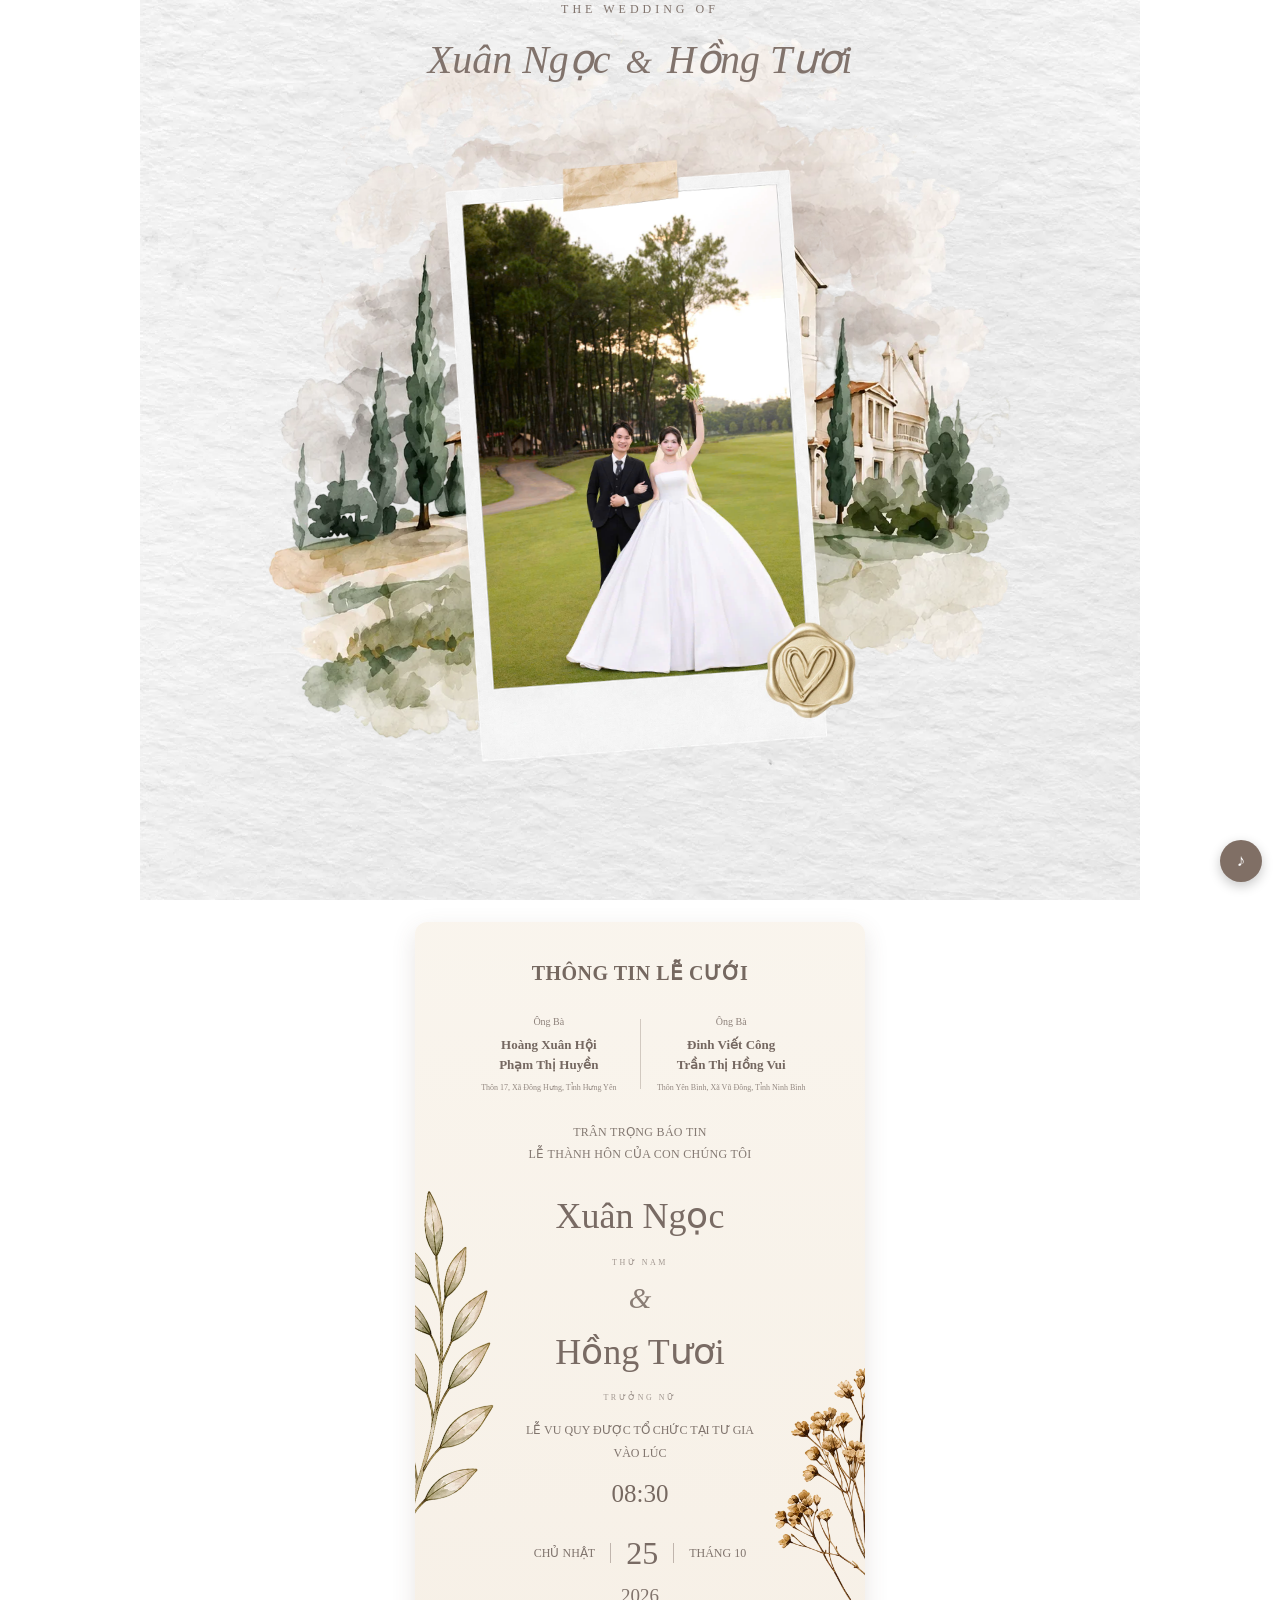
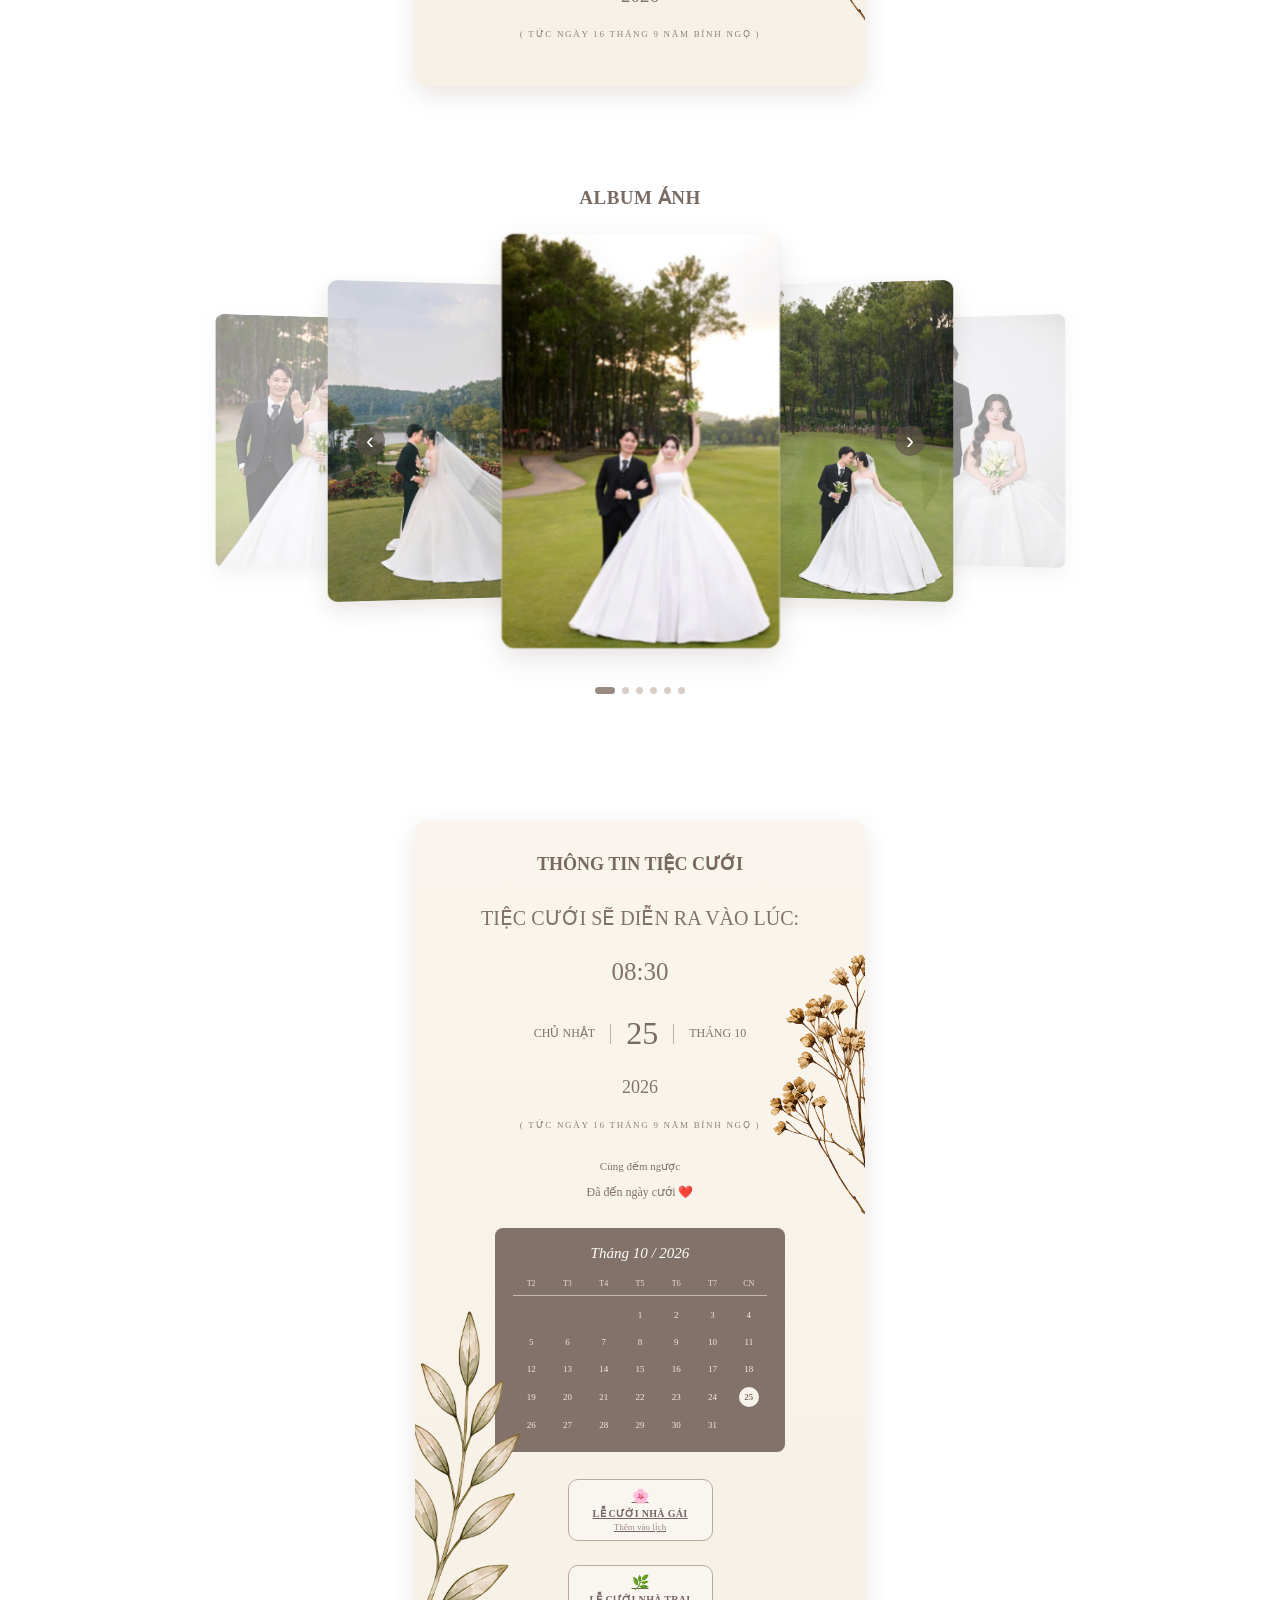
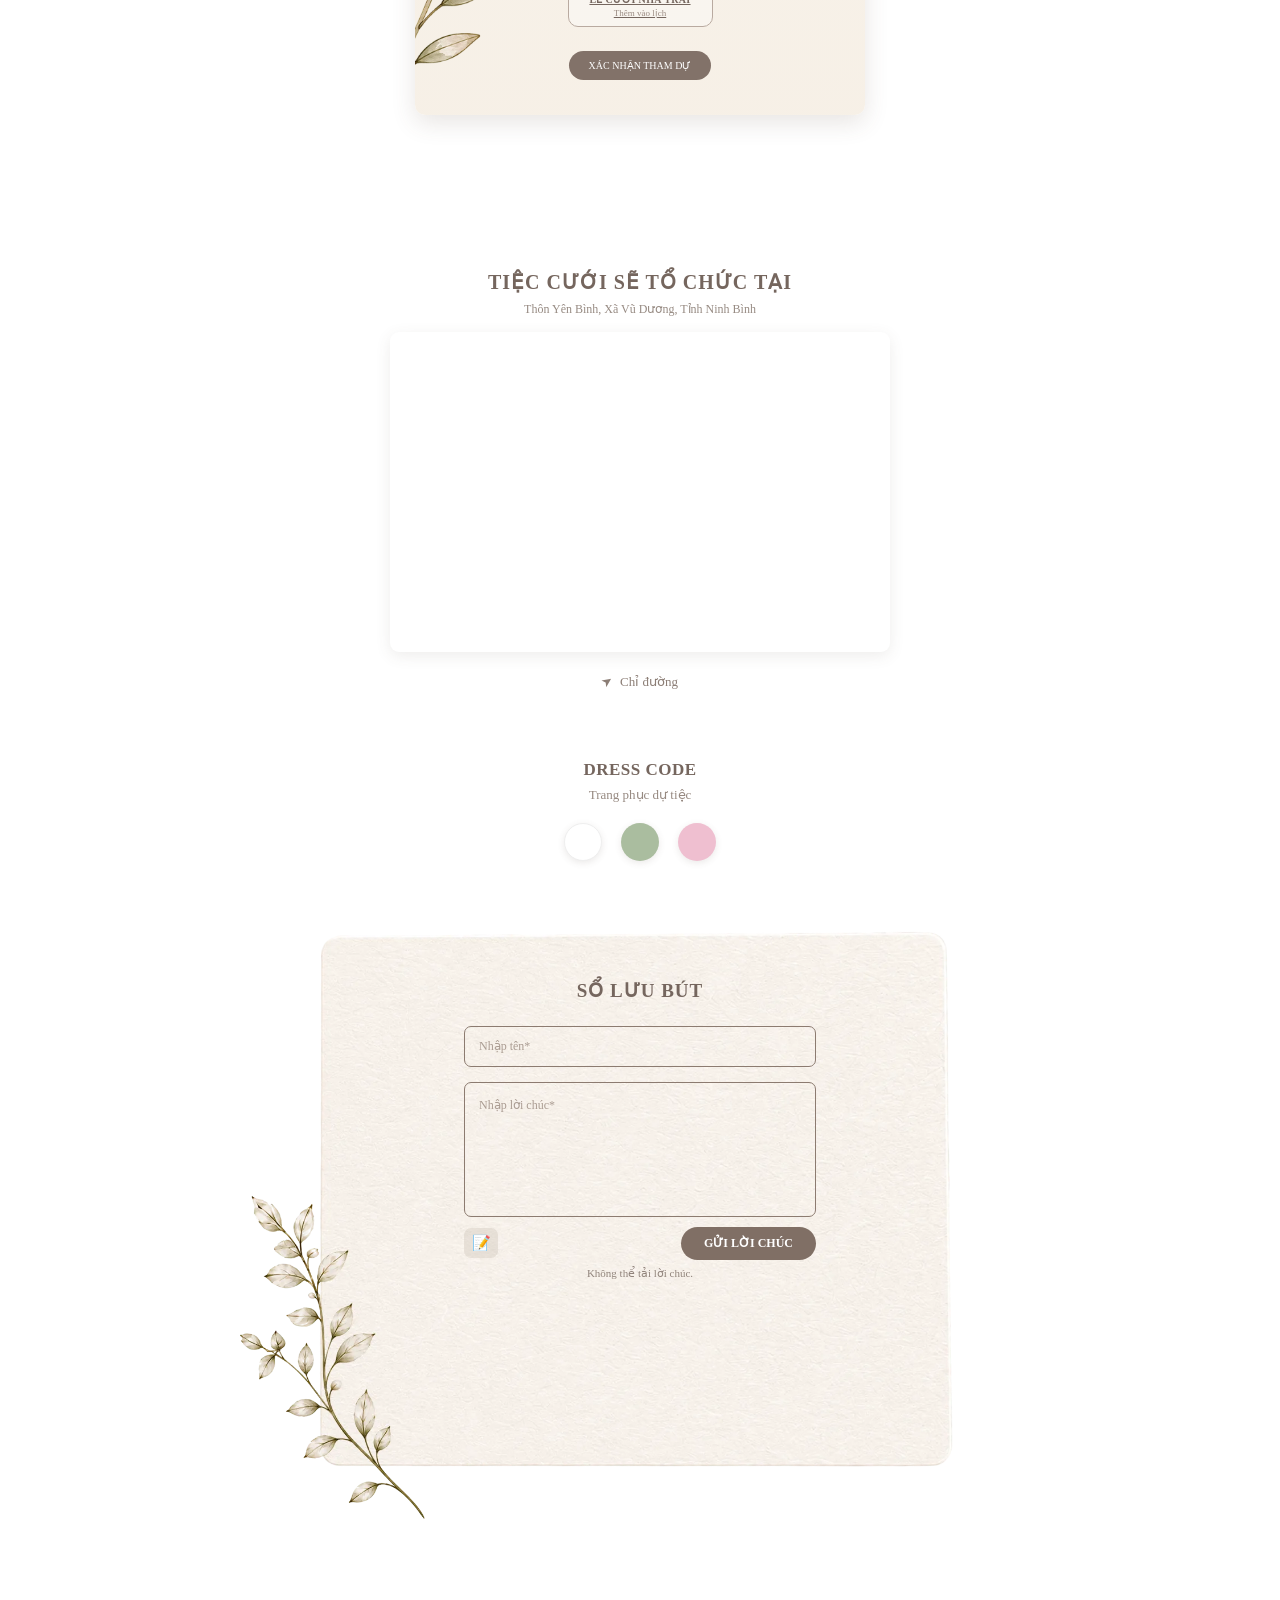
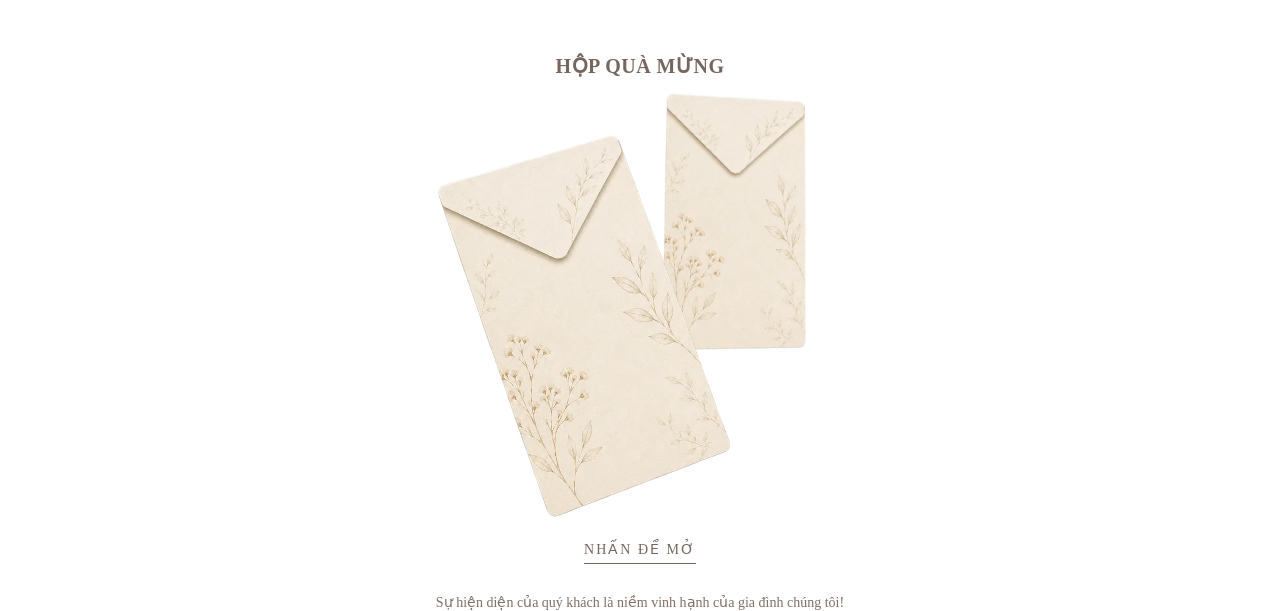
==== index.html @ ac2305ff "Cap nhat code" ====
<!DOCTYPE html>
<html lang="en">
<head>
    <meta charset="UTF-8">
    <meta name="viewport" content="width=device-width, initial-scale=1.0">
    <title>Đám Cưới Ngọc Tươi</title>
    <link rel="stylesheet" href="index.css">

    <meta property="og:type" content="website">
    <meta property="og:title" content="Thiệp cưới Xuân Ngọc & Hồng Tươi">
    <meta property="og:description" content="Trân trọng kính mời bạn đến chung vui cùng chúng mình ngày 25 tháng 10 năm 2026 ♥">
    <meta property="og:url" content="https://tuoixinh21.github.io/cuoingoctuoi/">
    <meta property="og:image" content="https://tuoixinh21.github.io/cuoingoctuoi/anhcuoi/2.jpg">
    <meta property="og:image:alt" content="Ảnh cưới Xuân Ngọc và Hồng Tươi">
    <meta name="twitter:card" content="summary_large_image">

</head>
<body>
    <div class="wedding-cover">

    <!-- ================================
         TIÊU ĐỀ
    ================================= -->

    <div class="wedding-subtitle">
        THE WEDDING OF
    </div>


    <!-- ================================
         TÊN CÔ DÂU CHÚ RỂ
    ================================= -->

    <div class="wedding-names">
        Xuân Ngọc <span>&amp;</span> Hồng Tươi
    </div>


    <!-- ================================
         KHU VỰC ẢNH
    ================================= -->

    <div class="wedding-photo">


        <!-- ẢNH CƯỚI -->
        <img class="anh-cuoi" src="anhcuoi/anh-chinh.jpg" alt="Xuân Ngọc &amp; Hồng Tươi">


        <!-- KHUNG POLAROID CỦA BẠN -->
        <img class="khung-anh" src="anhcuoi/frame-avatar.png" alt="">


        <!-- BĂNG KEO -->
        <div class="wedding-tape"></div>


        <!-- HOA KHÔ -->
        <div class="wedding-flower">

            <img src="LINK-HOA-KHO" alt="">

        </div>


        <!-- CON DẤU -->
        <div class="wedding-seal">

            <img src="LINK-CON-DAU" alt="">

        </div>


    </div>

</div>
<!-- =====================================================
     THÔNG TIN LỄ CƯỚI
===================================================== -->

<section class="wedding-info">

    <!-- TIÊU ĐỀ -->
    <h2 class="info-title">
        THÔNG TIN LỄ CƯỚI
    </h2>


    <!-- =================================================
         THÔNG TIN HAI GIA ĐÌNH
    ================================================== -->

    <div class="family-info">

        <!-- NHÀ TRAI -->
        <div class="family-side">

            <div class="small-text">
                Ông Bà
            </div>

            <strong>
                Hoàng Xuân Hội
            </strong>

            <strong>
                Phạm Thị Huyền
            </strong>

            <div class="address">
                Thôn 17, Xã Đông Hưng, Tỉnh Hưng Yên
            </div>

        </div>


        <!-- ĐƯỜNG KẺ -->
        <div class="family-line"></div>


        <!-- NHÀ GÁI -->
        <div class="family-side">

            <div class="small-text">
                Ông Bà
            </div>

            <strong>
                Đinh Viết Công
            </strong>

            <strong>
                Trần Thị Hồng Vui
            </strong>

            <div class="address">
                Thôn Yên Bình, Xã Vũ Đông, Tỉnh Ninh Bình
            </div>

        </div>

    </div>


    <!-- =================================================
         LỜI MỜI
    ================================================== -->

    <div class="invitation-text">

        TRÂN TRỌNG BÁO TIN<br>

        LỄ THÀNH HÔN CỦA CON CHÚNG TÔI

    </div>


    <!-- =================================================
         TÊN CÔ DÂU
    ================================================== -->

    <div class="bride-name">
        Xuân Ngọc
    </div>


    <!-- VAI TRÒ -->
    <div class="gender">
        THỨ NAM
    </div>


    <!-- DẤU & -->
    <div class="and-symbol">
        &
    </div>


    <!-- =================================================
         TÊN CHÚ RỂ
    ================================================== -->

    <div class="groom-name">
        Hồng Tươi
    </div>


    <!-- VAI TRÒ -->
    <div class="gender">
        TRƯỞNG NỮ
    </div>


    <!-- =================================================
         THÔNG TIN BUỔI LỄ
    ================================================== -->

    <div class="ceremony-text">

        LỄ VU QUY ĐƯỢC TỔ CHỨC TẠI TƯ GIA

        <br>

        VÀO LÚC

    </div>


    <!-- GIỜ -->
    <div class="ceremony-time">
        08:30
    </div>


    <!-- =================================================
         NGÀY
    ================================================== -->

    <div class="date-row">

        <span>
            CHỦ NHẬT
        </span>

        <i></i>

        <strong>
            25
        </strong>

        <i></i>

        <span>
            THÁNG 10
        </span>

    </div>


    <!-- =================================================
         NĂM
    ================================================== -->

    <div class="year">
        2026
    </div>


    <!-- =================================================
         ÂM LỊCH
    ================================================== -->

    <div class="lunar-date">
        ( TỨC NGÀY 16 THÁNG 9 NĂM BÍNH NGỌ )
    </div>


    <!-- =================================================
         HOA BÊN TRÁI
    ================================================== -->

    <div class="info-flower info-flower-left">

        <img
            src="anhcuoi/leaf-background.png"
            alt=""
        >

    </div>


    <!-- =================================================
         HOA BÊN PHẢI
    ================================================== -->

    <div class="info-flower info-flower-right">

        <img
            src="anhcuoi/flower2-decoration.png"
            alt=""
        >

    </div>

</section>
<!-- =====================================================
     ALBUM ẢNH
===================================================== -->

<section class="wedding-album">

    <h2 class="album-title">
        ALBUM ẢNH
    </h2>


    <div class="album-slider">

        <!-- NÚT TRÁI -->
        <button
            class="album-btn album-prev"
            onclick="prevAlbum()">
            ‹
        </button>


        <!-- KHUNG ẢNH -->
        <div class="album-track">

            <div class="album-card">
                <img src="anhcuoi/1.jpg" alt="Ảnh cưới 1">
            </div>

            <div class="album-card">
                <img src="anhcuoi/2.jpg" alt="Ảnh cưới 2">
            </div>

            <div class="album-card">
                <img src="anhcuoi/4.jpg" alt="Ảnh cưới 3">
            </div>

            <div class="album-card">
                <img src="anhcuoi/5.jpg" alt="Ảnh cưới 4">
            </div>

            <div class="album-card">
                <img src="anhcuoi/6.jpg" alt="Ảnh cưới 5">
            </div>

            <div class="album-card">
                <img src="anhcuoi/7.jpg" alt="Ảnh cưới 6">
            </div>

        </div>


        <!-- NÚT PHẢI -->
        <button
            class="album-btn album-next"
            onclick="nextAlbum()">
            ›
        </button>

    </div>


    <!-- CHẤM -->
    <div class="album-dots"></div>
<!-- HỘP XEM ẢNH ALBUM -->
<div class="album-lightbox" id="albumLightbox">

    <button
        type="button"
        class="album-lightbox-close"
        id="albumLightboxClose"
        aria-label="Đóng ảnh"
    >&times;</button>

    <img
        id="albumLightboxImage"
        src=""
        alt="Ảnh cưới phóng to"
    >

</div>

</section>
<!-- =====================================================
     THÔNG TIN TIỆC CƯỚI
===================================================== -->

<section class="wedding-party">

    <!-- =================================================
         TIÊU ĐỀ
    ================================================== -->

    <h2 class="party-title">
        THÔNG TIN TIỆC CƯỚI
    </h2>


    <!-- =================================================
         NỘI DUNG
    ================================================== -->

    <div class="party-content">

        <div class="party-intro">
            TIỆC CƯỚI SẼ DIỄN RA VÀO LÚC:
        </div>


        <!-- GIỜ -->

        <div class="party-time">
            08:30
        </div>


        <!-- NGÀY -->

        <div class="party-date">

            <span>CHỦ NHẬT</span>

            <i></i>

            <strong>25</strong>

            <i></i>

            <span>THÁNG 10</span>

        </div>


        <!-- NĂM -->

        <div class="party-year">
            2026
        </div>


        <!-- ÂM LỊCH -->

        <div class="party-lunar">
            ( TỨC NGÀY 16 THÁNG 9 NĂM BÍNH NGỌ )
        </div>


        <!-- =================================================
             ĐẾM NGƯỢC
        ================================================== -->

        <div class="countdown-title">
            Cùng đếm ngược
        </div>

        <div
            class="countdown"
            id="weddingCountdown">

            <span id="countdownText">
                17 ngày 18 giờ 10 phút 11 giây
            </span>

        </div>


        <!-- =================================================
             LỊCH
        ================================================== -->

        <div class="wedding-calendar">

            <div class="calendar-month">
                Tháng 10 / 2026
            </div>


            <div class="calendar-week">

                <span>T2</span>
                <span>T3</span>
                <span>T4</span>
                <span>T5</span>
                <span>T6</span>
                <span>T7</span>
                <span>CN</span>

            </div>


            <div class="calendar-days">

                <span></span>
                <span></span>
                <span></span>
            
                <span>1</span>
                <span>2</span>
                <span>3</span>

                <span>4</span>
                <span>5</span>
                <span>6</span>
                <span>7</span>
                <span>8</span>
                <span>9</span>
                <span>10</span>

                <span>11</span>
                <span>12</span>
                <span>13</span>
                <span>14</span>
                <span>15</span>
                <span>16</span>
                <span>17</span>

                <span>18</span>
                <span>19</span>
                <span>20</span>
                <span>21</span>
                <span>22</span>
                <span>23</span>
                <span>24</span>

                <span class="calendar-selected">
                    25
                </span>

                <span>26</span>
                <span>27</span>
                <span>28</span>
                <span>29</span>
                <span>30</span>
                <span>31</span>

            </div>

        </div>


        <!-- =================================================
             THÊM VÀO LỊCH
        ================================================== -->

        <!-- =========================================================
     THÊM VÀO LỊCH
========================================================= -->

<div class="calendar-buttons">

    <!-- NHÀ GÁI -->
    <button
        type="button"
        class="add-calendar"
        id="addCalendarBride">

        <span>🌸</span>
        <strong>LỄ CƯỚI NHÀ GÁI</strong>
        <small>Thêm vào lịch</small>

    </button>


    <!-- NHÀ TRAI -->
    <button
        type="button"
        class="add-calendar"
        id="addCalendarGroom">

        <span>🌿</span>
        <strong>LỄ CƯỚI NHÀ TRAI</strong>
        <small>Thêm vào lịch</small>

    </button>

</div>

        <!-- =================================================
             XÁC NHẬN THAM DỰ
        ================================================== -->

        <button
            class="confirm-attendance"
            id="openAttendance"
            type="button">

            XÁC NHẬN THAM DỰ

        </button>

    </div>


    <!-- =================================================
         HOA TRÁI
    ================================================== -->

    <div class="party-flower party-flower-left">

        <img
            src="anhcuoi/leaf-background.png"
            alt=""
        >

    </div>


    <!-- =================================================
         HOA PHẢI
    ================================================== -->

    <div class="party-flower party-flower-right">

        <img
            src="anhcuoi/flower2-decoration.png"
            alt=""
        >

    </div>


    <!-- =================================================
         POPUP XÁC NHẬN THAM DỰ
    ================================================== -->

    <div
        class="attendance-popup"
        id="attendancePopup">


        <!-- NỀN TỐI -->

        <div
            class="attendance-overlay"
            id="attendanceOverlay">
        </div>


        <!-- KHUNG FORM -->

        <div class="attendance-box">


            <!-- NÚT ĐÓNG -->

            <button
                type="button"
                class="attendance-close"
                id="attendanceClose">

                ×

            </button>


            <!-- TIÊU ĐỀ -->

            <h2>
                XÁC NHẬN THAM DỰ
            </h2>


            <p class="attendance-subtitle">

                Rất hân hạnh được đón tiếp bạn ❤️

            </p>


            <!-- =================================================
                 HỌ TÊN
            ================================================== -->

            <input
                type="text"
                id="attendanceName"
                class="attendance-input"
                placeholder="Họ và tên*"
            >


            <!-- =================================================
                 SỐ ĐIỆN THOẠI
            ================================================== -->

            <input
                type="tel"
                id="attendancePhone"
                class="attendance-input"
                placeholder="Số điện thoại*"
            >


            <!-- =================================================
                 SỐ NGƯỜI
            ================================================== -->

            <div class="attendance-label">

                Số người tham dự

            </div>


            <select
                id="attendanceGuests"
                class="attendance-input">

                <option value="1">
                    1 người
                </option>

                <option value="2">
                    2 người
                </option>

                <option value="3">
                    3 người
                </option>

                <option value="4">
                    4 người
                </option>

                <option value="5">
                    5 người
                </option>

                <option value="6">
                    6 người
                </option>

                <option value="7">
                    7 người
                </option>

                <option value="8">
                    8 người
                </option>

                <option value="9">
                    9 người
                </option>

                <option value="10">
                    10 người
                </option>

            </select>


            <!-- =================================================
                 TRẠNG THÁI THAM DỰ
            ================================================== -->

            <div class="attendance-label">

                Bạn có tham dự không?

            </div>


            <div class="attendance-options">


                <label>

                    <input
                        type="radio"
                        name="attendance"
                        value="Tham dự"
                        checked
                    >

                    <span>
                        Tôi sẽ tham dự ❤️
                    </span>

                </label>


                <label>

                    <input
                        type="radio"
                        name="attendance"
                        value="Không tham dự"
                    >

                    <span>
                        Tôi không thể tham dự
                    </span>

                </label>


            </div>


            <!-- =================================================
                 NÚT GỬI
            ================================================== -->

            <button
                type="button"
                class="attendance-submit"
                id="attendanceSubmit">

                XÁC NHẬN

            </button>


            <!-- =================================================
                 THÔNG BÁO
            ================================================== -->

            <p
                class="attendance-status"
                id="attendanceStatus">
            </p>


        </div>

    </div>

</section>
<section class="wedding-location">

    <!-- Địa điểm -->
    <div class="location-title">
        <h2>TIỆC CƯỚI SẼ TỔ CHỨC TẠI</h2>

        <p>
            Thôn Yên Bình, Xã Vũ Dương, Tỉnh Ninh Bình
        </p>
    </div>


    <!-- Bản đồ -->
    <div class="map-wrapper">

        <iframe
            src="https://www.google.com/maps?q=Nhà%20văn%20hóa%20thôn%20Dương%20Chính,%20Ý%20Yên,%20Nam%20Định&output=embed"
            loading="lazy"
            allowfullscreen
            referrerpolicy="no-referrer-when-downgrade"
            title="Địa điểm tổ chức tiệc cưới">
        </iframe>

    </div>


    <!-- Chỉ đường -->
    <a
        class="direction"
        href="https://www.google.com/maps/search/?api=1&query=Nhà%20văn%20hóa%20thôn%20Dương%20Chính,%20Ý%20Yên,%20Nam%20Định"
        target="_blank"
        rel="noopener noreferrer"
    >

        <span class="direction-icon">➤</span>

        <span>Chỉ đường</span>

    </a>


    <!-- Dress Code -->
    <div class="dress-code">

        <h2>DRESS CODE</h2>

        <p>Trang phục dự tiệc</p>


        <div class="dress-colors">

            <span class="color color-white"></span>

            <span class="color color-green"></span>

            <span class="color color-pink"></span>

        </div>

    </div>

</section>
<section class="guestbook">

    <!-- Ảnh nền + khung + thiệp của bạn -->
    <img
        src="anhcuoi/paper-note.png"
        class="guestbook-image"
        alt="Sổ lưu bút"
    >

    <!-- Nội dung sổ lưu bút -->
    <div class="guestbook-content">

        <h2>SỔ LƯU BÚT</h2>

        <input
            type="text"
            class="guest-name"
            id="guestName"
            placeholder="Nhập tên*"
        >

        <textarea
            class="guest-message"
            id="guestMessage"
            placeholder="Nhập lời chúc*"
        ></textarea>

        <div class="guestbook-actions">

            <button
                type="button"
                class="emoji-btn"
                id="emojiBtn"
            >
                📝
            </button>

            <button
                type="button"
                class="send-btn"
                id="sendWish"
            >
                GỬI LỜI CHÚC
            </button>

        </div>

        <p
            class="empty-message"
            id="sendStatus"
        >
            Chưa có lời chúc nào. Hãy là người đầu tiên!
        </p>

    </div>
    <div style="margin-top: 40px; text-align: center;">
                    <!-- Danh sách lời chúc sẽ hiển thị ở đây -->
    <div
        class="guest-wishes"
        id="guestWishes"
    ></div>
    </div>
</section>

<section class="gift-section">

    <h2 class="title">HỘP QUÀ MỪNG</h2>

    <div class="gift-envelopes">

        <!-- Phong bì phía sau -->
        <img
            src="anhcuoi/minimalism_brown.png"
            alt="Hộp quà mừng"
            class="envelope envelope-back"
        >

        <!-- Phong bì phía trước -->
        <img
            src="anhcuoi/minimalism_brown.png"
            alt="Hộp quà mừng"
            class="envelope envelope-front"
        >

    </div>

    <!-- =========================
         NHẤN ĐỂ MỞ
    ========================== -->

    <div class="gift-open-area">
        <span class="gift-open-text" onclick="openQR()">
            NHẤN ĐỂ MỞ
        </span>
    </div>
    <p class="gift-message">
        Sự hiện diện của quý khách là niềm vinh hạnh của gia đình chúng tôi!
    </p>

</section>


<!-- =========================
     POPUP QR
========================= -->

<!-- <div id="qrPopup" class="qr-popup">

    <div class="qr-overlay" onclick="closeQR()"></div>

    <div class="qr-modal">

        <div class="qr-header">

            <div class="qr-title">
                HỘP QUÀ MỪNG
            </div>

            <button
                class="qr-close"
                onclick="closeQR()"
            >
                ×
            </button>

        </div>

        <div class="qr-body">

            <div class="qr-name">
                Cô Dâu
            </div>

            <div class="qr-image-box">
                <img
                    src="anhcuoi/qr-1.jpg"
                    alt="QR Code"
                    class="qr-image"
                >
            </div>

            <a
                href="YOUR_QR_CODE_IMAGE_URL"
                download="QR-Cua-Dau.png"
                class="save-qr"
            >
                ↓ &nbsp;Lưu QR
            </a>

        </div>

    </div>

</div> -->

<div id="qrPopup" class="qr-popup">

    <div class="qr-overlay" onclick="closeQR()"></div>

    <div class="qr-modal">

        <div class="qr-header">

            <div class="qr-title">
                HỘP QUÀ MỪNG
            </div>

            <button
                class="qr-close"
                onclick="closeQR()"
            >
                ×
            </button>

        </div>

        <div class="qr-body">

    <!-- QR CÔ DÂU -->
    <div class="qr-item">

        <div class="qr-name">
            Cô Dâu
        </div>

        <div class="qr-image-box">
            <img
                src="anhcuoi/qr-2.jpg"
                alt="QR Cô Dâu"
                class="qr-image"
            >
        </div>

        <a
            href="#"
            onclick="saveQR(event, 'anhcuoi/qr-2.jpg', 'QR-Co-Dau.jpg')"
            class="save-qr"
        >
            ↓ &nbsp;Lưu QR Cô Dâu
        </a>

    </div>


    <!-- QR CHÚ RỂ -->
    <div class="qr-item">

        <div class="qr-name">
            Chú Rể
        </div>

        <div class="qr-image-box">
            <img
                src="anhcuoi/qr-1.jpg"
                alt="QR Cô Dâu"
                class="qr-image"
            >
        </div>

        <a
            href="#"
            onclick="saveQR(event, 'anhcuoi/qr-1.jpg', 'QR-Chu-Re.jpg')"
            class="save-qr"
        >
            ↓ &nbsp;Lưu QR Chú Rể
        </a>

    </div>

</div>

    </div>

</div>

<audio id="weddingMusic" loop>
    <source src="anhcuoi/nhac.mp3" type="audio/mpeg">
</audio>

<button
    type="button"
    id="musicButton"
    class="music-button">
    ♪
</button>
<script src="index.js"></script>
</body>
</html>
---- index.css ----
/* =========================================================
   WEDDING PAGE - RESPONSIVE CSS
   ========================================================= */

* {
    box-sizing: border-box;
}

html {
    width: 100%;
    overflow-x: hidden;
}

body {
    margin: 0;
    width: 100%;
    overflow-x: hidden;
}

/* Khu vực nền tối đa 800px */
body::before {
    content: "";
    position: fixed;
    top: 0;
    left: 50%;
    width: 1000px;
    max-width: 100%;
    height: 100vh;

    transform: translateX(-50%);

    background-image: url("anhcuoi/paper.png");
    background-repeat: repeat-y;
    background-position: top center;
    background-size: 100% auto;

    z-index: -1;
    pointer-events: none;
}


/* =========================================================
   WEDDING COVER
   ========================================================= */

.trang-wedding {
    position: relative;

    width: 100%;
    min-height: 100vh;

    padding: 55px 20px 100px !important;

    overflow: hidden !important;

    font-family:
        "Times New Roman",
        Times,
        serif;
}


/* =========================================================
   KHUNG NỘI DUNG CHÍNH
   ========================================================= */

.wedding-cover {
    position: relative;

    width: 100%;
    max-width: 800px;

    margin: 0 auto;

    text-align: center;

    background-image: url("anhcuoi/house-background.png");

    background-repeat: no-repeat;
    background-position: center top;
    background-size: 100% auto;
}


/* Lớp làm nền nhạt */

.wedding-cover::before {
    content: "";

    position: absolute;

    inset: 0;

    width: 100%;
    height: 100%;

    z-index: 0;

    pointer-events: none;
}


/* Nội dung nằm trên nền */

.wedding-cover > * {
    position: relative;

    z-index: 1;
}


/* =========================================================
   THE WEDDING OF
   ========================================================= */

.wedding-subtitle {
    margin: 0 0 18px;

    color: #81746d;

    font-family:
        "Times New Roman",
        Times,
        serif;

    font-size: 12px;
    font-weight: 400;

    letter-spacing: 4px;
    line-height: 1.5;
}


/* =========================================================
   TÊN CÔ DÂU - CHÚ RỂ
   ========================================================= */

.wedding-names {
    margin: 0 0 58px;

    color: #81736c;

    font-family:
        "Times New Roman",
        Times,
        serif;

    font-size: 40px;
    font-style: italic;
    font-weight: 400;

    line-height: 1.2;

    overflow-wrap: break-word;
}

.wedding-names span {
    margin: 0 5px;

    font-size: 34px;
}


/* =========================================================
   KHU VỰC ẢNH CƯỚI
   ========================================================= */

.wedding-photo {
    position: relative;

    width: min(520px, 95%);
    height: 700px;

    margin: 0 auto;

    overflow: visible !important;
}


/* =========================================================
   BĂNG KEO
   ========================================================= */

.wedding-tape {
    display: none !important;
}


/* =========================================================
   ẢNH CƯỚI
   ========================================================= */

.wedding-photo .anh-cuoi {
    position: absolute;
    top: 50px;
    left: 51%;
    width: 320px;
    height: 490px;
    max-width: none;
    object-fit: cover;
    transform: translateX(-53%) rotate(-4deg);
    z-index: 1;
    margin: 0 !important;
    box-shadow: none !important;
}


/* =========================================================
   KHUNG POLAROID
   ========================================================= */

.wedding-photo .khung-anh {
    position: absolute;
    top: 0;
    left: 50%;
    width: 450px;
    max-width: none;
    height: auto;
    transform: translateX(-49%) rotate(1deg);
    z-index: 5;
    margin: 0 !important;
    pointer-events: none;
}


/* =========================================================
   THÔNG TIN LỄ CƯỚI
   ========================================================= */

.wedding-info {
    position: relative;

    width: min(450px, 92%);
    min-height: 760px;

    margin: 80px auto 100px;

    padding: 38px 32px 45px;

    box-sizing: border-box;

    background:
        linear-gradient(
            rgba(249, 244, 236, 0.94),
            rgba(246, 239, 229, 0.94)
        ),
        url("images/paper-texture.png");

    background-size: cover;
    background-position: center;
    background-repeat: no-repeat;

    border-radius: 12px;

    box-shadow:
        0 8px 25px rgba(90, 70, 55, 0.14);

    text-align: center;

    color: #81736c;

    font-family:
        "Times New Roman",
        Times,
        serif;

    overflow: hidden;

    z-index: 5;
}


/* =========================================================
   TIÊU ĐỀ THÔNG TIN
   ========================================================= */

.info-title {
    margin: 0 0 28px;

    color: #756860;

    font-size: 20px;
    font-weight: 600;

    letter-spacing: 0.5px;
    line-height: 1.3;
}


/* =========================================================
   THÔNG TIN GIA ĐÌNH
   ========================================================= */

.family-info {
    display: flex;

    align-items: center;
    justify-content: center;

    width: 100%;

    margin-bottom: 28px;
}

.family-side {
    width: 47%;

    text-align: center;

    font-size: 11px;
    line-height: 1.6;
}

.family-side .small-text {
    margin-bottom: 5px;

    color: #8e827b;

    font-size: 10px;
}

.family-side strong {
    display: block;

    color: #756861;

    font-size: 13px;
    font-weight: 600;

    line-height: 1.55;
}

.family-side .address {
    margin-top: 7px;

    color: #958a83;

    font-size: 8px;

    line-height: 1.5;
}

.family-line {
    width: 1px;
    height: 70px;

    flex-shrink: 0;

    background: #bdb2aa;

    opacity: 0.65;
}


/* =========================================================
   LỜI MỜI
   ========================================================= */

.invitation-text {
    margin: 0 0 30px;

    color: #857a73;

    font-size: 12px;
    line-height: 1.8;

    letter-spacing: 0.3px;
}


/* =========================================================
   TÊN CÔ DÂU
   ========================================================= */

.bride-name {
    margin: 0 0 18px;

    color: #796b64;

    font-size: 36px;
    font-weight: 400;

    line-height: 1.2;

    overflow-wrap: break-word;
}


/* =========================================================
   VAI TRÒ
   ========================================================= */

.gender {
    margin: 0 0 16px;

    color: #a29891;

    font-size: 8px;

    letter-spacing: 2.5px;

    line-height: 1.4;
}


/* =========================================================
   &
   ========================================================= */

.and-symbol {
    margin: 0 0 18px;

    color: #8a7d75;

    font-size: 29px;
    font-style: italic;

    line-height: 1;
}


/* =========================================================
   TÊN CHÚ RỂ
   ========================================================= */

.groom-name {
    margin: 0 0 18px;

    color: #796b64;

    font-size: 36px;
    font-weight: 400;

    line-height: 1.2;

    overflow-wrap: break-word;
}


/* =========================================================
   THÔNG TIN LỄ
   ========================================================= */

.ceremony-text {
    margin: 10px 0 14px;

    color: #81756e;

    font-size: 12px;

    line-height: 1.9;
}


/* =========================================================
   GIỜ
   ========================================================= */

.ceremony-time {
    margin: 0 0 28px;

    color: #776961;

    font-size: 25px;
    font-weight: 400;

    line-height: 1.2;
}


/* =========================================================
   NGÀY
   ========================================================= */

.date-row {
    display: flex;

    align-items: center;
    justify-content: center;

    gap: 15px;

    margin-bottom: 16px;

    color: #81756e;

    font-size: 12px;

    line-height: 1;
}

.date-row strong {
    color: #796b64;

    font-size: 32px;
    font-weight: 400;

    line-height: 1;
}

.date-row i {
    display: block;

    width: 1px;
    height: 20px;

    flex-shrink: 0;

    background: #c0b5ad;
}


/* =========================================================
   NĂM
   ========================================================= */

.year {
    margin: 0 0 20px;

    color: #81746d;

    font-size: 19px;

    line-height: 1.2;
}


/* =========================================================
   ÂM LỊCH
   ========================================================= */

.lunar-date {
    color: #8e837b;

    font-size: 9px;

    letter-spacing: 1.7px;

    line-height: 1.5;
}


/* =========================================================
   HOA THÔNG TIN
   ========================================================= */

.info-flower {
    position: absolute;

    z-index: 10;

    pointer-events: none;
}

.info-flower img {
    display: block;

    width: 100% !important;
    height: auto !important;

    max-width: none !important;

    margin: 0 !important;
}

.info-flower-left {
    left: -48px;
    bottom: 125px;
    width: 135px;
    transform: rotate(-8deg);

    animation: flowerUpDown 3s ease-in-out infinite;
}

@keyframes flowerUpDown {
    0% {
        transform: translateY(0) rotate(-8deg);
    }

    50% {
        transform: translateY(-15px) rotate(-8deg);
    }

    100% {
        transform: translateY(0) rotate(-8deg);
    }
}

.info-flower-right {
    right: -50px;
    bottom: -5px;
    width: 145px;

    animation: flowerRightFloat 3.5s ease-in-out infinite;
}

@keyframes flowerRightFloat {
    0% {
        transform: translateY(0) rotate(5deg);
    }

    50% {
        transform: translateY(-15px) rotate(8deg);
    }

    100% {
        transform: translateY(0) rotate(5deg);
    }
}


/* =========================================================
   ALBUM
   ========================================================= */

.wedding-album {
    position: relative;

    width: 100%;
    max-width: 1000px;

    margin: 70px auto 110px;

    text-align: center;

    font-family:
        "Times New Roman",
        Times,
        serif;

    overflow: hidden;
}


/* =========================================================
   TIÊU ĐỀ ALBUM
   ========================================================= */

.album-title {
    margin: 0 0 35px;

    color: #796c65;

    font-size: 19px;
    font-weight: 600;

    letter-spacing: 0.5px;

    line-height: 1.3;
}


/* =========================================================
   SLIDER
   ========================================================= */

.album-slider {
    position: relative;

    width: 100%;
    height: 390px;

    display: flex;

    align-items: center;
    justify-content: center;

    perspective: 1200px;

    overflow: visible;
}


/* =========================================================
   TRACK
   ========================================================= */

.album-track {
    position: relative;

    width: 100%;
    height: 100%;

    display: flex;

    align-items: center;
    justify-content: center;

    transform-style: preserve-3d;
}


/* =========================================================
   CARD
   ========================================================= */

.album-card {
    position: absolute;

    width: 255px;
    height: 380px;

    border-radius: 12px;

    overflow: hidden;

    background: #eee;

    box-shadow:
        0 10px 25px rgba(80, 65, 55, 0.15);

    transition:
        transform 0.6s ease,
        opacity 0.6s ease,
        filter 0.6s ease;

    transform-style: preserve-3d;
}

.album-card img {
    display: block;

    width: 100% !important;
    height: 100% !important;

    max-width: none !important;

    object-fit: cover;

    margin: 0 !important;
}


/* =========================================================
   CARD ACTIVE
   ========================================================= */

.album-card.active {
    z-index: 10;

    opacity: 1;

    transform:
        translateX(0)
        translateZ(100px)
        scale(1);

    filter: none;
}


/* =========================================================
   LEFT 1
   ========================================================= */

.album-card.left-1 {
    z-index: 6;

    opacity: 0.9;

    transform:
        translateX(-210px)
        translateZ(-40px)
        rotateY(12deg)
        scale(0.86);
}


/* =========================================================
   LEFT 2
   ========================================================= */

.album-card.left-2 {
    z-index: 4;

    opacity: 0.45;

    transform:
        translateX(-370px)
        translateZ(-120px)
        rotateY(18deg)
        scale(0.72);
}


/* =========================================================
   RIGHT 1
   ========================================================= */

.album-card.right-1 {
    z-index: 6;

    opacity: 0.9;

    transform:
        translateX(210px)
        translateZ(-40px)
        rotateY(-12deg)
        scale(0.86);
}


/* =========================================================
   RIGHT 2
   ========================================================= */

.album-card.right-2 {
    z-index: 4;

    opacity: 0.45;

    transform:
        translateX(370px)
        translateZ(-120px)
        rotateY(-18deg)
        scale(0.72);
}


/* =========================================================
   HIDDEN
   ========================================================= */

.album-card.hidden {
    opacity: 0;
    pointer-events: none;

    transform:
        translateX(0)
        translateZ(-300px)
        scale(0.5);
}


/* =========================================================
   NÚT ALBUM
   ========================================================= */

.album-btn {
    position: absolute;

    top: 50%;

    width: 30px;
    height: 30px;

    padding: 0;

    border: none;
    border-radius: 50%;

    background: rgba(90, 80, 72, 0.65);

    color: #fff;

    font-size: 24px;
    line-height: 28px;

    cursor: pointer;

    z-index: 30;

    transform: translateY(-50%);

    transition:
        background 0.3s ease,
        transform 0.3s ease;
}

.album-btn:hover {
    background: rgba(70, 60, 52, 0.85);

    transform:
        translateY(-50%)
        scale(1.1);
}

.album-prev {
    left: calc(50% - 285px);
}

.album-next {
    right: calc(50% - 285px);
}


/* =========================================================
   DOTS
   ========================================================= */

.album-dots {
    display: flex;

    justify-content: center;
    align-items: center;

    gap: 7px;

    margin-top: 45px;
    margin-bottom: 10px;

    min-height: 20px;
}

.album-dot {
    width: 7px;
    height: 7px;

    padding: 0;

    border: none;
    border-radius: 50%;

    background: #d8cec5;

    cursor: pointer;

    transition:
        width 0.3s ease,
        background 0.3s ease,
        transform 0.3s ease;
}

.album-dot.active {
    width: 20px;
    height: 7px;

    border-radius: 10px;

    background: #9a8b82;
}


/* =========================================================
   THÔNG TIN TIỆC CƯỚI
   ========================================================= */

.wedding-party {
    position: relative;

    width: min(450px, 92%);
    min-height: 765px;

    margin: 90px auto 110px;

    padding: 32px 30px 35px;

    box-sizing: border-box;

    background:
        linear-gradient(
            rgba(249, 244, 236, 0.94),
            rgba(246, 239, 229, 0.94)
        ),
        url("images/paper-texture.png");

    background-size: cover;
    background-position: center;
    background-repeat: no-repeat;

    border-radius: 10px;

    box-shadow:
        0 8px 25px rgba(90, 70, 55, 0.14);

    text-align: center;

    color: #81736c;

    font-family:
        "Times New Roman",
        Times,
        serif;

    overflow: hidden;

    z-index: 5;
}


/* =========================================================
   PARTY TITLE
   ========================================================= */

.party-title {
    margin: 0 0 28px;

    color: #776961;

    font-size: 18px;
    font-weight: 600;

    line-height: 1.3;
}

.party-intro {
    margin: 0 0 25px;

    color: #81736c;

    font-size: 20px;

    line-height: 1.4;
}

.party-time {
    margin: 0 0 28px;

    color: #81736c;

    font-size: 25px;

    line-height: 1.2;
}


/* =========================================================
   PARTY DATE
   ========================================================= */

.party-date {
    display: flex;

    align-items: center;
    justify-content: center;

    gap: 15px;

    margin-bottom: 25px;

    color: #81736c;

    font-size: 12px;
}

.party-date strong {
    color: #796b64;

    font-size: 32px;
    font-weight: 400;
}

.party-date i {
    width: 1px;
    height: 20px;

    background: #bdb2aa;
}

.party-year {
    margin: 0 0 22px;

    color: #81746d;

    font-size: 18px;
}

.party-lunar {
    margin: 0 0 30px;

    color: #8e837b;

    font-size: 9px;

    letter-spacing: 1.7px;
}


/* =========================================================
   COUNTDOWN
   ========================================================= */

.countdown-title {
    margin: 0 0 12px;

    color: #81736c;

    font-size: 11px;
}

.countdown {
    margin: 0 0 28px;

    color: #81736c;

    font-size: 12px;
}


/* =========================================================
   CALENDAR
   ========================================================= */

.wedding-calendar {
    width: min(290px, 100%);

    margin: 0 auto 27px;

    padding: 16px 18px 18px;

    box-sizing: border-box;

    background: #827269;

    border-radius: 8px;

    color: #f5eee5;
}

.calendar-month {
    margin: 0 0 15px;

    color: #fff;

    font-size: 15px;
    font-style: italic;

    line-height: 1.3;
}

.calendar-week {
    display: grid;

    grid-template-columns: repeat(7, 1fr);

    padding-bottom: 7px;

    border-bottom:
        1px solid
        rgba(255,255,255,0.5);
}

.calendar-week span {
    color: #e8ded5;

    font-size: 8px;
}

.calendar-days {
    display: grid;

    grid-template-columns: repeat(7, 1fr);

    row-gap: 9px;

    margin-top: 10px;

    align-items: center;
}

.calendar-days span {
    display: flex;

    align-items: center;
    justify-content: center;

    min-height: 18px;

    color: #f4ece3;

    font-size: 9px;
}

.calendar-selected {
    width: 20px;
    height: 20px;

    margin: auto;

    border-radius: 50%;

    background: #f7f2eb;

    color: #827269 !important;

    font-weight: 600;
}


/* =========================================================
   PARTY BUTTON
   ========================================================= */

.add-calendar {
    display: block;

    width: fit-content;

    margin: 0 auto 24px;

    color: #81736c;

    font-size: 10px;

    text-decoration: underline;

    cursor: pointer;
}

.add-calendar:hover {
    color: #655850;
}

.confirm-attendance {
    padding: 9px 20px;

    border: none;
    border-radius: 20px;

    background: #827269;

    color: #fff;

    font-family:
        "Times New Roman",
        Times,
        serif;

    font-size: 10px;

    cursor: pointer;

    transition:
        transform 0.3s ease,
        background 0.3s ease;
}

.confirm-attendance:hover {
    background: #6f6159;

    transform: scale(1.04);
}


/* =========================================================
   HOA PARTY
   ========================================================= */

.party-flower {
    position: absolute;

    z-index: 10;

    pointer-events: none;
}

.party-flower img {
    display: block;

    width: 100% !important;
    height: auto !important;

    max-width: none !important;

    margin: 0 !important;
}

.party-flower-left {
    left: -45px;
    bottom: -20px;
    width: 155px;

    animation: partyFlowerLeftFloat 3s ease-in-out infinite;
}

@keyframes partyFlowerLeftFloat {
    0% {
        transform: translateY(0) rotate(-5deg);
    }

    50% {
        transform: translateY(-15px) rotate(-8deg);
    }

    100% {
        transform: translateY(0) rotate(-5deg);
    }
}

.party-flower-right {
    right: -45px;
    top: 120px;
    width: 145px;

    animation: partyFlowerRightFloat 3.5s ease-in-out infinite;
}

@keyframes partyFlowerRightFloat {
    0% {
        transform: translateY(0) rotate(8deg);
    }

    50% {
        transform: translateY(-12px) rotate(5deg);
    }

    100% {
        transform: translateY(0) rotate(8deg);
    }
}

/* =========================================================
   LOCATION
   ========================================================= */

.wedding-location {
    width: 100%;
    max-width: 800px;

    margin: 0 auto;

    padding: 45px 20px 70px;

    box-sizing: border-box;

    text-align: center;

    color: #796b63;
}

.location-title {
    margin-bottom: 15px;
}

.location-title h2 {
    margin: 0 0 8px;

    color: #75665e;

    font-size: 20px;
    font-weight: bold;

    letter-spacing: 1px;
}

.location-title p {
    margin: 0;

    color: #978b83;

    font-size: 12px;
}

.map-wrapper {
    width: min(500px, 100%);
    height: 320px;

    margin: 0 auto;

    overflow: hidden;

    border-radius: 9px;

    box-shadow:
        0 4px 15px rgba(90, 75, 65, 0.10);
}

.map-wrapper iframe {
    display: block;

    width: 100%;
    height: 100%;

    border: 0;
}

.direction {
    display: inline-flex;

    align-items: center;
    justify-content: center;

    gap: 7px;

    margin-top: 17px;

    padding: 5px 8px;

    color: #8b7d75;

    text-decoration: none;

    font-size: 13px;

    transition:
        color 0.3s ease,
        transform 0.3s ease;
}

.direction-icon {
    display: inline-flex;

    align-items: center;
    justify-content: center;

    font-size: 13px;

    color: #8b7d75;

    transform: rotate(-35deg);

    transition:
        transform 0.3s ease;
}

.direction:hover {
    color: #6f6159;

    transform: translateY(-2px);
}

.direction:hover .direction-icon {
    transform:
        rotate(-35deg)
        translate(2px, -2px);
}


/* =========================================================
   DRESS CODE
   ========================================================= */

.dress-code {
    margin-top: 65px;

    text-align: center;

    color: #796b63;
}

.dress-code h2 {
    margin: 0 0 7px;

    color: #75665e;

    font-size: 17px;
    font-weight: 600;

    letter-spacing: 0.5px;
}

.dress-code p {
    margin: 0;

    color: #968981;

    font-size: 13px;
}

.dress-colors {
    display: flex;

    align-items: center;
    justify-content: center;

    flex-wrap: wrap;

    gap: 19px;

    margin-top: 20px;
}

.color {
    display: block;

    width: 38px;
    height: 38px;

    flex-shrink: 0;

    border-radius: 50%;

    box-shadow:
        0 2px 7px rgba(90, 75, 65, 0.12);

    transition:
        transform 0.3s ease;
}

.color:hover {
    transform: translateY(-4px);
}

.color-white {
    background: #ffffff;

    border: 1px solid #eeeeee;
}

.color-green {
    background: #aabd9f;
}

.color-pink {
    background: #efbfd0;
}

/* =========================================================
   GUESTBOOK
   ========================================================= */

.guestbook {
    position: relative;

    width: 100%;
    max-width: 800px;

    margin: 0 auto;

    overflow: hidden;
}


/* =========================================================
   GUESTBOOK IMAGE
   ========================================================= */

.guestbook-image {
    display: block;

    width: 100%;
    height: auto;

    pointer-events: none;
}


/* =========================================================
   GUESTBOOK CONTENT
   ========================================================= */

.guestbook-content {
    position: absolute;

    top: 7.5%;
    left: 50%;

    width: 44%;

    transform: translateX(-50%);

    text-align: center;
}

.guestbook-content h2 {
    margin: 0 0 24px;

    color: #75665e;

    font-family:
        Georgia,
        "Times New Roman",
        serif;

    font-size: 19px;
    font-weight: 600;

    letter-spacing: 1px;
}


/* =========================================================
   GUEST NAME
   ========================================================= */

.guest-name {
    display: block;

    width: 100%;
    height: 41px;

    box-sizing: border-box;

    padding: 0 14px;

    border: 1px solid #8c7b70;
    border-radius: 7px;

    background: transparent;

    color: #75665e;

    font-family:
        Georgia,
        "Times New Roman",
        serif;

    font-size: 12px;

    outline: none;

    transition: border-color 0.25s ease;
}

.guest-name::placeholder {
    color: #aa9c92;
}

.guest-name:focus {
    border-color: #75665e;
}


/* =========================================================
   GUEST MESSAGE
   ========================================================= */

.guest-message {
    display: block;

    width: 100%;
    height: 135px;

    margin-top: 15px;

    box-sizing: border-box;

    padding: 13px 14px;

    resize: none;

    border: 1px solid #8c7b70;
    border-radius: 7px;

    background: transparent;

    color: #75665e;

    font-family:
        Georgia,
        "Times New Roman",
        serif;

    font-size: 12px;

    line-height: 1.5;

    outline: none;

    transition: border-color 0.25s ease;
}

.guest-message::placeholder {
    color: #aa9c92;
}

.guest-message:focus {
    border-color: #75665e;
}


/* =========================================================
   GUEST ACTIONS
   ========================================================= */

.guestbook-actions {
    display: flex;

    justify-content: space-between;
    align-items: center;

    gap: 10px;

    margin-top: 10px;
}


/* =========================================================
   EMOJI BUTTON
   ========================================================= */

.emoji-btn {
    width: 34px;
    height: 30px;

    padding: 0;

    flex-shrink: 0;

    border: none;
    border-radius: 7px;

    background: rgba(210, 201, 190, 0.45);

    font-size: 15px;

    cursor: pointer;

    transition: 0.25s ease;
}

.emoji-btn:hover {
    background: rgba(210, 201, 190, 0.7);

    transform: translateY(-1px);
}


/* =========================================================
   SEND BUTTON
   ========================================================= */

.send-btn {
    height: 33px;

    padding: 0 23px;

    border: none;
    border-radius: 20px;

    background: #806f65;

    color: #fff;

    font-family:
        Georgia,
        "Times New Roman",
        serif;

    font-size: 12px;
    font-weight: 600;

    cursor: pointer;

    transition: 0.25s ease;
}

.send-btn:hover {
    background: #6f5f56;

    transform: translateY(-1px);
}

.send-btn:disabled {
    opacity: 0.6;

    cursor: not-allowed;

    transform: none;
}


/* =========================================================
   STATUS
   ========================================================= */

.empty-message {
    margin: 5px 0 0;

    color: #91847c;

    font-family:
        Georgia,
        "Times New Roman",
        serif;

    font-size: 11px;

    line-height: 1.5;
}


/* =========================================================
   DANH SÁCH LỜI CHÚC
   ========================================================= */

.guest-wishes {
    position: relative;

    width: 44%;

    margin: 0 auto;

    padding-top: 5px;

    box-sizing: border-box;
}


/* =========================================================
   TỪNG LỜI CHÚC
   ========================================================= */

.guest-wish {
    padding: 12px 0;

    border-bottom: 1px solid rgba(140, 123, 112, 0.35);

    text-align: left;

    color: #75665e;

    font-family:
        Georgia,
        "Times New Roman",
        serif;
}

.guest-wish-name {
    margin: 0 0 5px;

    font-size: 13px;

    font-weight: 600;
}

.guest-wish-message {
    margin: 0;

    font-size: 12px;

    line-height: 1.6;

    color: #85776e;

    word-break: break-word;
}


/* =========================================================
   GIFT TITLE
   ========================================================= */

.gift-title {
    position: absolute;

    top: 49.5%;
    left: 50%;

    transform: translateX(-50%);

    margin: 0;

    color: #75665e;

    font-family:
        Georgia,
        "Times New Roman",
        serif;

    font-size: 18px;
    font-weight: 600;

    letter-spacing: 0.7px;

    white-space: nowrap;
}


/* =========================================================
   OPEN GIFT
   ========================================================= */

.open-gift {
    position: absolute;

    top: 83.5%;
    left: 50%;

    transform: translateX(-50%);

    width: 150px;
    height: 40px;

    border: none;

    background: transparent;

    cursor: pointer;
}

.gift-text {
    color: #75665e;

    font-family:
        Georgia,
        "Times New Roman",
        serif;

    font-size: 12px;

    transition: 0.25s ease;
}

.open-gift:hover .gift-text {
    color: #554941;
}


/* =========================================================
   THANK YOU
   ========================================================= */

.thank-you {
    position: absolute;

    bottom: 4.5%;
    left: 50%;

    width: 90%;

    transform: translateX(-50%);

    margin: 0;

    text-align: center;

    color: #85776e;

    font-family:
        Georgia,
        "Times New Roman",
        serif;

    font-size: 11px;

    line-height: 1.5;
}


/* =========================================================
   MOBILE
   ========================================================= */

@media screen and (max-width: 600px) {

    .guestbook-content {
        width: 48%;
    }

    .guest-wishes {
        width: 48%;
    }

    .guestbook-content h2 {
        font-size: 17px;

        margin-bottom: 18px;
    }

    .guest-name {
        height: 37px;

        font-size: 11px;
    }

    .guest-message {
        height: 110px;

        margin-top: 10px;

        font-size: 11px;
    }

    .send-btn {
        height: 31px;

        padding: 0 16px;

        font-size: 10px;
    }

    .emoji-btn {
        width: 31px;
        height: 28px;

        font-size: 13px;
    }

    .empty-message {
        font-size: 9px;
        padding-top: 28px;
    }

    .gift-title {
        font-size: 16px;
    }

    .gift-text {
        font-size: 10px;
    }

    .thank-you {
        font-size: 9px;
    }
}
/* =========================================================
   GIFT SECTION
   ========================================================= */

.gift-section {
    width: 100%;
    max-width: 800px;

    margin: 0 auto;

    padding: 0 20px;

    text-align: center;
}

.title {
    padding-top: 85px;
    margin: 0 0 7px;
    color: #75665e;
    font-size: 20px;
    font-weight: 600;
    letter-spacing: 0.5px;
}

.gift-description {
    width: 100%;
    max-width: 550px;

    margin: 0 auto 35px;

    color: #75665e;

    line-height: 1.8;

    font-size: 15px;
}


/* =========================================================
   2 PHONG BÌ
   ========================================================= */

.gift-envelopes {
    position: relative;

    width: min(380px, 100%);
    height: 300px;

    margin: 0 auto;
}

.envelope {
    position: absolute;

    height: auto !important;

    display: block;

    object-fit: contain;

    transition:
        transform 0.3s ease;
}

.envelope-back {
    width: 190px !important;

    top: 5px;
    right: 0;

    transform: rotate(13deg);

    z-index: 1;
}

.envelope-front {
    width: 260px !important;

    left: 5px;
    top: 55px;

    transform: rotate(-7deg);

    z-index: 2;
}

.gift-envelopes:hover .envelope-back {
    transform:
        rotate(16deg)
        translate(5px, -5px);
}

.gift-envelopes:hover .envelope-front {
    transform:
        rotate(-9deg)
        translate(-3px, -5px);
}


/* =========================================================
   NHẤN ĐỂ MỞ
   ========================================================= */

.gift-open-area {
    position: relative;

    display: block;

    width: 100%;

    margin-top: 5px;

    text-align: center;

    z-index: 100;
}

.gift-open-text {
    display: inline-block !important;

    padding-top: 149px !important;

    color: #75665e !important;

    font-size: 14px !important;
    font-weight: 500 !important;

    letter-spacing: 2px;

    line-height: 1.5;

    cursor: pointer;

    visibility: visible !important;
    opacity: 1 !important;

    text-decoration: none;

    transition:
        opacity 0.25s ease,
        transform 0.25s ease;
}

.gift-open-text::after {
    content: "";

    display: block;

    width: 100%;
    height: 1px;

    margin-top: 3px;

    background: #75665e;
}

.gift-open-text:hover {
    opacity: 0.6 !important;

    transform: translateY(-2px);
}


/* =========================================================
   QR POPUP
   ========================================================= */

.qr-popup {
    position: fixed;

    inset: 0;

    width: 100%;
    height: 100%;

    display: none;

    align-items: center;
    justify-content: center;

    padding: 15px;

    box-sizing: border-box;

    z-index: 999999;
}

.qr-popup.active {
    display: flex;
}

.qr-overlay {
    position: absolute;

    inset: 0;

    background: rgba(0, 0, 0, 0.45);

    backdrop-filter: blur(2px);
}


/* =========================================================
   QR MODAL
   ========================================================= */

.qr-modal {
    position: relative;

    width: min(520px, 100%);

    max-height: calc(100vh - 30px);

    overflow: hidden;
    overflow-y: auto;

    background: #fff8f4;

    border-radius: 16px;

    z-index: 2;

    box-shadow:
        0 20px 60px rgba(0, 0, 0, 0.25);

    animation:
        popupShow 0.3s ease;
}


/* =========================================================
   QR HEADER
   ========================================================= */

.qr-header {
    position: relative;

    height: 64px;

    display: flex;

    align-items: center;
    justify-content: center;

    padding: 0 55px 0 20px;

    background: #806f65;

    color: white;
}

.qr-title {
    margin: 20px 0 0;

    font-family:
        Georgia,
        "Times New Roman",
        serif;

    font-size: 18px;
    font-weight: bold;

    letter-spacing: 1px;

    text-align: center;
}

.gift-message {
    margin: 30px 0 0;

    color: #806f65;

    font-family:
        Georgia,
        "Times New Roman",
        serif;

    font-size: 14px;

    text-align: center;
}


/* =========================================================
   QR CLOSE
   ========================================================= */

.qr-close {
    position: absolute;

    top: 50%;
    right: 10px;

    transform: translateY(-50%);

    width: 34px;
    height: 34px;

    display: flex;

    align-items: center;
    justify-content: center;

    padding: 0;

    border: 2px solid rgba(255, 255, 255, 0.85);
    border-radius: 50%;

    background: #181818;

    color: white;

    font-size: 25px;
    font-weight: 300;

    line-height: 1;

    cursor: pointer;

    transition: 0.2s ease;
}

.qr-close:hover {
    transform:
        translateY(-50%)
        scale(1.08);
}


/* =========================================================
   QR BODY
   ========================================================= */

.qr-body {
    min-height: 278px;

    padding: 22px 20px 24px;

    display: flex;

    flex-direction: row;

    align-items: flex-start;
    justify-content: center;

    gap: 24px;

    box-sizing: border-box;
}


/* =========================================================
   QR ITEM
========================================================= */

.qr-item {
    width: 172px;
    display: flex;
    flex-direction: column;
    align-items: center;
    order: initial;
    box-sizing: border-box;
}



/* =========================================================
   QR NAME
========================================================= */

.qr-name {
    margin: 0 0 12px;

    color: #806f65;

    font-family: Arial, sans-serif;

    font-size: 14px;

    text-align: center;
}


/* =========================================================
   QR IMAGE
========================================================= */

.qr-image-box {
    width: 172px;
    height: 172px;

    padding: 10px;

    display: flex;

    align-items: center;
    justify-content: center;

    box-sizing: border-box;

    background: #ffffff;

    border-radius: 10px;

    box-shadow:
        0 5px 15px rgba(0, 0, 0, 0.12);

    flex-shrink: 0;
}


.qr-image {
    display: block;

    width: 100%;
    height: 100%;

    object-fit: contain;
}


/* =========================================================
   SAVE QR
========================================================= */

.save-qr {
    margin-top: 8px;

    padding: 6px 14px;

    display: inline-flex;

    align-items: center;
    justify-content: center;

    border-radius: 20px;

    background: #eee7e2;

    color: #806f65;

    font-family: Arial, sans-serif;

    font-size: 12px;

    text-decoration: none;

    cursor: pointer;

    transition: 0.2s ease;
}


.save-qr:hover {
    background: #e2d9d3;

    transform: translateY(-1px);
}


/* =========================================================
   MOBILE
========================================================= */

@media screen and (max-width: 600px) {

    .qr-body {
        min-height: auto;

        padding: 20px 15px 24px;

        flex-direction: column;

        align-items: center;

        gap: 25px;
    }

    .qr-item {
        width: 172px;
    }

}

/* =========================================================
   POPUP ANIMATION
   ========================================================= */

@keyframes popupShow {

    from {
        opacity: 0;

        transform:
            scale(0.90)
            translateY(15px);
    }

    to {
        opacity: 1;

        transform:
            scale(1)
            translateY(0);
    }
}


/* =========================================================
   RESPONSIVE - ĐÃ ĐỒNG BỘ LẠI
   Không để các breakpoint ghi đè vị trí ảnh lẫn nhau
   ========================================================= */


/* =========================================================
   TABLET
   601px - 900px
   ========================================================= */

@media screen and (max-width: 900px) {

    .trang-wedding {
        padding: 45px 15px 80px !important;
    }

    .album-card.left-2 {
        transform:
            translateX(-320px)
            translateZ(-120px)
            rotateY(18deg)
            scale(0.68);
    }

    .album-card.right-2 {
        transform:
            translateX(320px)
            translateZ(-120px)
            rotateY(-18deg)
            scale(0.68);
    }

    .album-prev {
        left: 20px;
    }

    .album-next {
        right: 20px;
    }

    .guestbook-content {
        width: 48%;
    }
}


/* =========================================================
   MOBILE
   481px - 600px
   ========================================================= */

@media screen and (min-width: 481px) and (max-width: 600px) {

    .trang-wedding {
        padding: 40px 10px 70px !important;
    }

    .wedding-cover {
        width: 100%;
        background-size: 100% auto;
    }

    .wedding-subtitle {
        margin-bottom: 15px;
        font-size: 10px;
        letter-spacing: 3px;
    }

    .wedding-names {
        margin-bottom: 42px;
        font-size: 30px;
        line-height: 1.25;
    }

    .wedding-names span {
        margin: 0 3px;
        font-size: 25px;
    }


    /* =========================
       KHUNG ẢNH CƯỚI
       ========================= */

    .wedding-photo {
        position: relative;
        width: 100%;
        max-width: 430px;
        height: 530px;
        margin: 0 auto;
        overflow: visible !important;
    }

    .wedding-photo .anh-cuoi {
        position: absolute;

        top: 38px;
        left: 50%;

        width: 61%;
        height: auto;

        aspect-ratio: 325 / 490;

        object-fit: cover;

        transform:
            translateX(-50%)
            rotate(-5deg);

        margin: 0 !important;
    }

    .wedding-photo .khung-anh {
        position: absolute;

        top: 0;
        left: 50%;

        width: 76%;
        height: auto;

        transform:
            translateX(-50%)
            rotate(1deg);

        margin: 0 !important;
    }


    /* =========================
       ALBUM
       ========================= */

    .album-slider {
        height: 340px;
    }

    .album-card {
        width: 210px;
        height: 315px;
    }

    .album-card.left-1 {
        transform:
            translateX(-150px)
            translateZ(-40px)
            rotateY(12deg)
            scale(0.78);
    }

    .album-card.right-1 {
        transform:
            translateX(150px)
            translateZ(-40px)
            rotateY(-12deg)
            scale(0.78);
    }

    .album-prev {
        left: 12px;
    }

    .album-next {
        right: 12px;
    }
}


/* =========================================================
   MOBILE
   376px - 480px
   Dùng chung một cách căn giữa
   ========================================================= */

@media screen and (min-width: 376px) and (max-width: 480px) {

    .trang-wedding {
        padding-left: 8px !important;
        padding-right: 8px !important;
    }

    .wedding-cover {
        width: 100%;
    }

    .wedding-names {
        margin-bottom: 38px;
        font-size: clamp(24px, 7vw, 29px);
    }

    .wedding-names span {
        font-size: clamp(20px, 6vw, 24px);
    }


    /* =========================
       KHUNG ẢNH
       ========================= */

    .wedding-photo {
        position: relative;

        width: 100%;
        max-width: 410px;

        height: 485px;

        margin: 0 auto;

        overflow: visible !important;
    }

    .wedding-photo .anh-cuoi {
        position: absolute;
        top: 34px;
        left: 50%;
        width: 58%;
        height: auto;
        aspect-ratio: 305 / 448;
        object-fit: cover;
        transform: translateX(-52%) rotate(-4deg);
        margin: 0 !important;
    }

    .wedding-photo .khung-anh {
        position: absolute;

        top: 0;
        left: 50%;

        width: 78%;
        height: auto;

        transform:
            translateX(-50%)
            rotate(1deg);

        margin: 0 !important;
    }


    /* =========================
       THÔNG TIN
       ========================= */

    .wedding-info {
        width: 92%;
        min-height: 680px;

        margin: 60px auto 80px;

        padding: 30px 20px 35px;
    }

    .info-title {
        font-size: 18px;
    }

    .family-side {
        width: 46%;
        font-size: 10px;
    }

    .family-side strong {
        font-size: 11px;
    }

    .family-side .address {
        font-size: 7px;
    }

    .invitation-text {
        font-size: 10px;
    }

    .bride-name,
    .groom-name {
        font-size: 30px;
    }

    .ceremony-time {
        font-size: 22px;
    }

    .date-row strong {
        font-size: 28px;
    }

    .year {
        font-size: 17px;
    }

    .lunar-date {
        font-size: 8px;
    }


    /* =========================
       ALBUM
       ========================= */

    .wedding-album {
        width: 100%;
        margin: 55px auto 80px;
    }

    .album-slider {
        height: 340px;
    }

    .album-card {
        width: 210px;
        height: 315px;
    }

    .album-card.left-1 {
        transform:
            translateX(-150px)
            translateZ(-40px)
            rotateY(12deg)
            scale(0.78);
    }

    .album-card.right-1 {
        transform:
            translateX(150px)
            translateZ(-40px)
            rotateY(-12deg)
            scale(0.78);
    }

    .album-card.left-2,
    .album-card.right-2 {
        opacity: 0.2;
    }

    .album-prev {
        left: 10px;
    }

    .album-next {
        right: 10px;
    }
}


/* =========================================================
   MOBILE
   321px - 375px
   ========================================================= */

@media screen and (min-width: 321px) and (max-width: 375px) {

    .trang-wedding {
        padding-left: 7px !important;
        padding-right: 7px !important;
    }

    .wedding-names {
        margin-bottom: 36px;
        font-size: 23px;
    }

    .wedding-names span {
        font-size: 20px;
    }


    /* =========================
       KHUNG ẢNH
       ========================= */

    .wedding-photo {
        position: relative;

        width: 100%;
        max-width: 365px;

        height: 450px;

        margin: 0 auto;

        overflow: visible !important;
    }

    .wedding-photo .anh-cuoi {
        position: absolute;

        top: 31px;
        left: 50%;

        width: 58%;
        height: auto;

        aspect-ratio: 325 / 490;

        object-fit: cover;

        transform:
            translateX(-50%)
            rotate(-5deg);

        margin: 0 !important;
    }

    .wedding-photo .khung-anh {
        position: absolute;

        top: 0;
        left: 50%;

        width: 81%;
        height: auto;

        transform:
            translateX(-50%)
            rotate(1deg);

        margin: 0 !important;
    }


    /* =========================
       ALBUM
       ========================= */

    .album-card {
        width: 185px;
        height: 278px;
    }

    .album-card.left-1 {
        transform:
            translateX(-105px)
            translateZ(-40px)
            scale(0.70);
    }

    .album-card.right-1 {
        transform:
            translateX(105px)
            translateZ(-40px)
            scale(0.70);
    }

    .album-card.left-2,
    .album-card.right-2 {
        opacity: 0;
    }

    .album-prev {
        left: 6px;
    }

    .album-next {
        right: 6px;
    }
}


/* =========================================================
   ĐIỆN THOẠI NHỎ
   <= 320px
   ========================================================= */

@media screen and (max-width: 320px) {

    .trang-wedding {
        padding-left: 5px !important;
        padding-right: 5px !important;
    }

    .wedding-subtitle {
        font-size: 9px;
        letter-spacing: 2.5px;
    }

    .wedding-names {
        font-size: 21px;
        margin-bottom: 32px;
    }

    .wedding-names span {
        font-size: 18px;
    }


    /* =========================
       KHUNG ẢNH
       ========================= */

    .wedding-photo {
        position: relative;

        width: 100%;
        max-width: 315px;

        height: 410px;

        margin: 0 auto;

        overflow: visible !important;
    }

    .wedding-photo .anh-cuoi {
        position: absolute;

        top: 29px;
        left: 50%;

        width: 60%;
        height: auto;

        aspect-ratio: 327 / 486;

        object-fit: cover;

        transform:
            translateX(-50%)
            rotate(-4deg);

        margin: 0 !important;
    }

    .wedding-photo .khung-anh {
        position: absolute;

        top: 0;
        left: 50%;

        width: 82%;
        height: auto;

        transform:
            translateX(-50%)
            rotate(1deg);

        margin: 0 !important;
    }


    /* =========================
       ALBUM
       ========================= */

    .album-card {
        width: 165px;
        height: 248px;
    }

    .album-card.left-1 {
        transform:
            translateX(-90px)
            translateZ(-40px)
            scale(0.68);
    }

    .album-card.right-1 {
        transform:
            translateX(90px)
            translateZ(-40px)
            scale(0.68);
    }

    .album-card.left-2,
    .album-card.right-2 {
        opacity: 0;
    }

    .album-prev {
        left: 5px;
    }

    .album-next {
        right: 5px;
    }
}


/* =========================================================
   CHỐNG TRÀN NGANG
   ========================================================= */

html,
body {
    width: 100%;
    max-width: 100%;
    overflow-x: hidden;
}

img,
iframe,
video {
    max-width: 100%;
}

button,
input,
textarea,
select {
    max-width: 100%;
    box-sizing: border-box;
}

/* =========================================================
   DANH SÁCH LỜI CHÚC
   ========================================================= */

.guest-wishes {
    position: sticky;

    top: 58%;
    left: 50%;

    width: 44%;

    transform: translateX(-50%);

    max-height: 200px;

    overflow-y: auto;

    padding: 5px 8px;

    box-sizing: border-box;

    z-index: 5;
}


/* =========================================================
   TỪNG LỜI CHÚC
   ========================================================= */

.guest-wish {

    width: 100%;

    margin-bottom: 10px;

    padding: 10px 12px;

    box-sizing: border-box;

    border: 1px solid rgba(140, 123, 112, 0.45);

    border-radius: 8px;

    background: rgba(255, 255, 255, 0.25);

    text-align: left;
}


/* =========================================================
   TÊN KHÁCH
   ========================================================= */

.guest-wish-name {

    margin: 0 0 5px;

    color: #75665e;

    font-family:
        Georgia,
        "Times New Roman",
        serif;

    font-size: 12px;

    font-weight: 600;
}


/* =========================================================
   NỘI DUNG LỜI CHÚC
   ========================================================= */

.guest-wish-message {

    margin: 0;

    color: #85776e;

    font-family:
        Georgia,
        "Times New Roman",
        serif;

    font-size: 11px;

    line-height: 1.5;

    word-break: break-word;
}


/* =========================================================
   THANH CUỘN
   ========================================================= */

.guest-wishes::-webkit-scrollbar {
    width: 4px;
}

.guest-wishes::-webkit-scrollbar-track {
    background: transparent;
}

.guest-wishes::-webkit-scrollbar-thumb {
    background: rgba(117, 102, 94, 0.45);

    border-radius: 10px;
}


/* =========================================================
   MOBILE
   ========================================================= */

@media screen and (max-width: 768px) {

    .guest-wishes {

        width: 48%;

        top: 84%;

        max-height: 230px;

    }

    .guest-wish {

        padding: 8px 10px;

        margin-bottom: 8px;

    }

    .guest-wish-name {

        font-size: 10px;

    }

    .guest-wish-message {

        font-size: 9px;

        line-height: 1.4;

    }

}


/* =========================================================
   ĐIỆN THOẠI NHỎ
   ========================================================= */

@media screen and (max-width: 425px) {

    .guest-wishes {

        width: 49%;

        top: 58%;

        max-height: 125px;

    }

    .guest-wish {

        padding: 7px 8px;

    }

    .guest-wish-name {

        font-size: 9px;

    }

    .guest-wish-message {

        font-size: 8px;

    }

}


/* =========================================================
   ĐIỆN THOẠI RẤT NHỎ
   ========================================================= */

@media screen and (max-width: 375px) {

    .guest-wishes {

        width: 50%;

        top: 58%;

        max-height: 110px;

    }

    .guest-wish-name {

        font-size: 8px;

    }

    .guest-wish-message {

        font-size: 7.5px;

    }

}


/* =========================================================
   POPUP XÁC NHẬN THAM DỰ
   ========================================================= */

.attendance-popup {
    position: fixed;

    inset: 0;

    display: none;

    align-items: center;
    justify-content: center;

    z-index: 9999;
}


/* =========================================================
   KHI POPUP ĐƯỢC MỞ
   ========================================================= */

.attendance-popup.active {
    display: flex;
}


/* =========================================================
   NỀN TỐI
   ========================================================= */

.attendance-overlay {
    position: absolute;

    inset: 0;

    background: rgba(0, 0, 0, 0.45);

    backdrop-filter: blur(3px);
}


/* =========================================================
   KHUNG POPUP
   ========================================================= */

.attendance-box {
    position: relative;

    z-index: 2;

    width: 90%;
    max-width: 390px;

    padding: 30px 25px;

    box-sizing: border-box;

    background: #fdfaf6;

    border-radius: 14px;

    box-shadow:
        0 15px 50px rgba(0, 0, 0, 0.2);

    text-align: center;

    animation: attendancePopupShow 0.35s ease;
}


/* =========================================================
   HIỆU ỨNG MỞ POPUP
   ========================================================= */

@keyframes attendancePopupShow {

    from {
        opacity: 0;

        transform:
            translateY(20px)
            scale(0.95);
    }

    to {
        opacity: 1;

        transform:
            translateY(0)
            scale(1);
    }

}


/* =========================================================
   NÚT ĐÓNG
   ========================================================= */

.attendance-close {
    position: absolute;

    top: 10px;
    right: 12px;

    width: 30px;
    height: 30px;

    padding: 0;

    border: none;

    background: transparent;

    color: #75665e;

    font-family: Arial, sans-serif;

    font-size: 25px;

    font-weight: 300;

    line-height: 30px;

    cursor: pointer;

    transition: 0.25s ease;
}


.attendance-close:hover {
    color: #4f433d;

    transform: rotate(90deg);
}


/* =========================================================
   TIÊU ĐỀ
   ========================================================= */

.attendance-box h2 {

    margin: 5px 0 8px;

    color: #75665e;

    font-family:
        Georgia,
        "Times New Roman",
        serif;

    font-size: 20px;

    font-weight: 600;

    letter-spacing: 1px;
}


/* =========================================================
   DÒNG PHỤ
   ========================================================= */

.attendance-subtitle {

    margin: 0 0 22px;

    color: #9a8b82;

    font-family:
        Georgia,
        "Times New Roman",
        serif;

    font-size: 12px;

    line-height: 1.5;
}


/* =========================================================
   INPUT
   ========================================================= */

.attendance-input {

    width: 100%;

    height: 42px;

    margin-bottom: 13px;

    padding: 0 13px;

    box-sizing: border-box;

    border: 1px solid #c8bbb2;

    border-radius: 7px;

    outline: none;

    background: transparent;

    color: #75665e;

    font-family:
        Georgia,
        "Times New Roman",
        serif;

    font-size: 12px;
}


.attendance-input::placeholder {

    color: #aa9c92;

}


.attendance-input:focus {

    border-color: #806f65;

}


/* =========================================================
   LABEL
   ========================================================= */

.attendance-label {

    margin: 4px 0 8px;

    color: #75665e;

    font-family:
        Georgia,
        "Times New Roman",
        serif;

    font-size: 11px;

    text-align: left;
}


/* =========================================================
   LỰA CHỌN THAM DỰ
   ========================================================= */

.attendance-options {

    display: flex;

    flex-direction: column;

    gap: 9px;

    margin-bottom: 20px;

    text-align: left;
}


.attendance-options label {

    display: flex;

    align-items: center;

    gap: 8px;

    color: #75665e;

    font-family:
        Georgia,
        "Times New Roman",
        serif;

    font-size: 11px;

    cursor: pointer;
}


.attendance-options input {

    width: 14px;

    height: 14px;

    margin: 0;

    accent-color: #806f65;

}


/* =========================================================
   NÚT XÁC NHẬN
   ========================================================= */

.attendance-submit {

    width: 100%;

    height: 40px;

    border: none;

    border-radius: 20px;

    background: #806f65;

    color: #fff;

    font-family:
        Georgia,
        "Times New Roman",
        serif;

    font-size: 12px;

    font-weight: 600;

    letter-spacing: 0.5px;

    cursor: pointer;

    transition: 0.25s ease;
}


.attendance-submit:hover {

    background: #6f5f56;

    transform: translateY(-1px);

}


/* =========================================================
   THÔNG BÁO
   ========================================================= */

.attendance-status {

    min-height: 16px;

    margin: 12px 0 0;

    color: #806f65;

    font-family:
        Georgia,
        "Times New Roman",
        serif;

    font-size: 11px;
}


/* =========================================================
   MOBILE
   ========================================================= */

@media screen and (max-width: 425px) {

    .attendance-box {

        width: 88%;

        padding: 27px 20px;

        border-radius: 12px;

    }


    .attendance-box h2 {

        font-size: 18px;

    }


    .attendance-subtitle {

        font-size: 11px;

        margin-bottom: 18px;

    }


    .attendance-input {

        height: 40px;

        font-size: 11px;

    }


    .attendance-label {

        font-size: 10px;

    }


    .attendance-options label {

        font-size: 10px;

    }


    .attendance-submit {

        height: 38px;

        font-size: 11px;

    }

}

/* =========================================================
   NÚT THÊM VÀO LỊCH
========================================================= */

.calendar-buttons {
    justify-content: center;
    align-items: center;
    gap: 12px;
    margin-top: 15px;
}

.add-calendar {
    width: 145px;
    min-height: 58px;
    padding: 8px 10px;
    box-sizing: border-box;

    border: 1px solid #b9aaa0;
    border-radius: 10px;

    background: rgba(255, 255, 255, 0.35);

    color: #75665e;

    font-family: Georgia, "Times New Roman", serif;

    cursor: pointer;

    transition: 0.25s ease;
}

.add-calendar span {
    display: block;
    margin-bottom: 3px;
    font-size: 14px;
}

.add-calendar strong {
    display: block;

    font-size: 10px;
    font-weight: 600;

    letter-spacing: 0.3px;
}

.add-calendar small {
    display: block;

    margin-top: 3px;

    color: #9a8b82;

    font-size: 9px;
}

.add-calendar:hover {
    background: rgba(128, 111, 101, 0.12);
    border-color: #806f65;
    transform: translateY(-2px);
}


/* =========================================================
   MOBILE
========================================================= */

@media screen and (max-width: 425px) {

    .calendar-buttons {
        gap: 8px;
    }

    .add-calendar {
        width: 130px;
        min-height: 54px;
        padding: 7px 6px;
    }

    .add-calendar strong {
        font-size: 9px;
    }

    .add-calendar small {
        font-size: 8px;
    }
}


@media screen and (max-width: 375px) {

    .calendar-buttons {
        gap: 6px;
    }

    .add-calendar {
        width: 120px;
        min-height: 52px;
    }

    .add-calendar strong {
        font-size: 8px;
    }
}

/* =========================================================
   NÚT NHẠC
========================================================= */

.music-button {
    position: fixed;

    right: 18px;
    bottom: 18px;

    width: 42px;
    height: 42px;

    padding: 0;

    border: none;
    border-radius: 50%;

    background: #806f65;

    color: #ffffff;

    font-size: 17px;

    display: flex;
    align-items: center;
    justify-content: center;

    cursor: pointer;

    z-index: 99999;

    box-shadow:
        0 4px 12px rgba(0, 0, 0, 0.22);

    transition:
        transform 0.25s ease,
        background 0.25s ease;
}

.music-button:hover {
    transform: scale(1.08);
    background: #6f5e55;
}


/* ĐIỆN THOẠI */

@media screen and (max-width: 425px) {

    .music-button {
        right: 14px;
        bottom: 14px;

        width: 40px;
        height: 40px;

        font-size: 16px;
    }

}

/* =========================================================
   XEM ẢNH ALBUM PHÓNG TO
========================================================= */

/* Con trỏ khi bấm ảnh */
.album-card img {
    cursor: zoom-in;
}

/* Nền tối toàn màn hình */
.album-lightbox {
    position: fixed;
    inset: 0;

    width: 100%;
    height: 100%;
    box-sizing: border-box;

    display: flex;
    justify-content: center;
    align-items: center;

    padding: 20px;

    background: rgba(0, 0, 0, 0.9);

    z-index: 999999;

    opacity: 0;
    visibility: hidden;
    pointer-events: none;

    transition:
        opacity 0.3s ease,
        visibility 0.3s ease;
}

/* Khi mở ảnh */
.album-lightbox.show {
    opacity: 1;
    visibility: visible;
    pointer-events: auto;
    cursor: zoom-out;
}

/* Ảnh phóng to */
.album-lightbox img {
    display: block;

    width: auto !important;
    height: auto !important;

    max-width: 95vw !important;
    max-height: 90vh !important;

    object-fit: contain;

    margin: 0 !important;
    padding: 0 !important;

    border: none !important;
    border-radius: 5px;

    box-shadow: 0 10px 40px rgba(0, 0, 0, 0.4);

    transform: scale(0.8);

    transition: transform 0.3s ease;
}

/* Hiệu ứng phóng to */
.album-lightbox.show img {
    transform: scale(1);
}

/* Nút đóng X */
.album-lightbox-close {
    position: absolute;

    top: 20px;
    right: 25px;

    width: 42px;
    height: 42px;

    display: flex;
    justify-content: center;
    align-items: center;

    padding: 0;

    border: none;
    border-radius: 50%;

    background: rgba(255, 255, 255, 0.2);
    color: #fff;

    font-family: Arial, sans-serif;
    font-size: 30px;
    line-height: 1;

    cursor: pointer;

    z-index: 10;

    transition: background 0.3s ease;
}

.album-lightbox-close:hover {
    background: rgba(255, 255, 255, 0.4);
}

/* Giao diện điện thoại */
@media screen and (max-width: 600px) {

    .album-lightbox {
        padding: 10px;
    }

    .album-lightbox img {
        max-width: 96vw !important;
        max-height: 85vh !important;
    }

    .album-lightbox-close {
        top: 12px;
        right: 12px;

        width: 38px;
        height: 38px;

        font-size: 27px;
    }
}
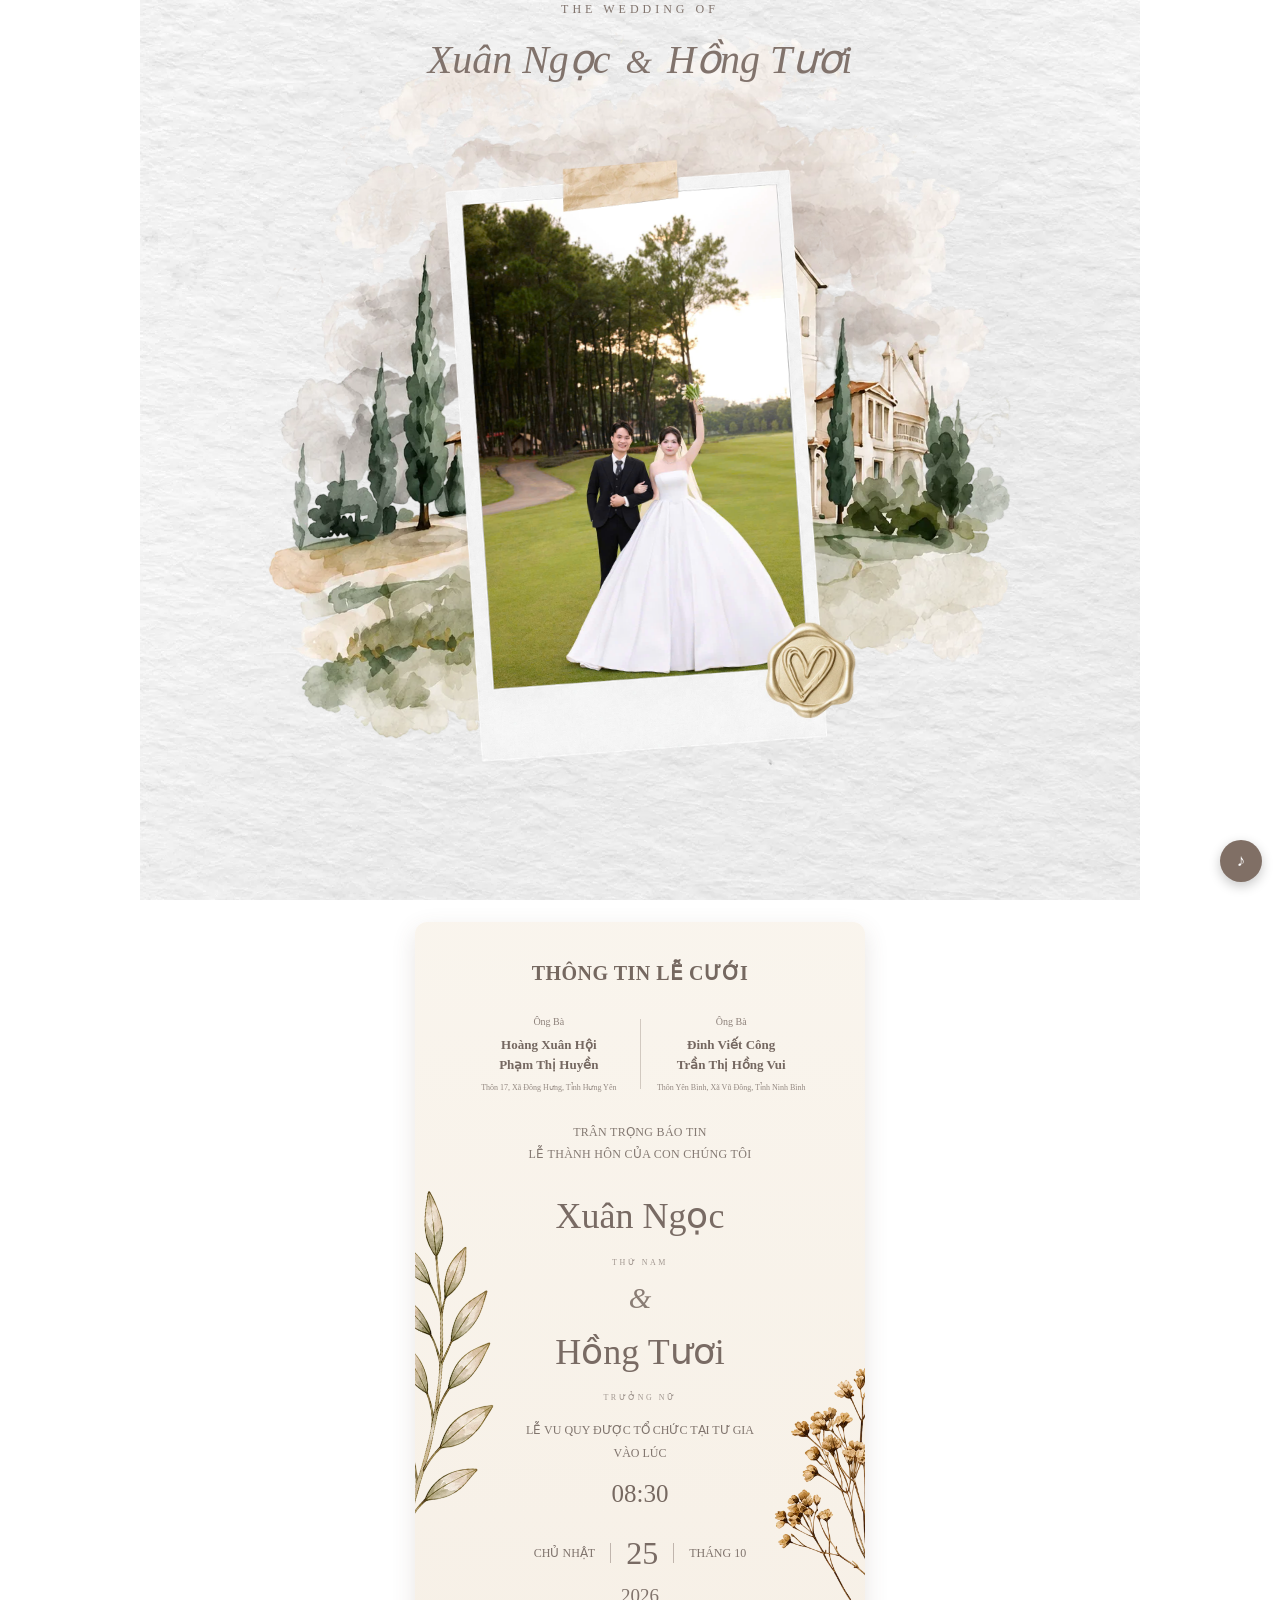
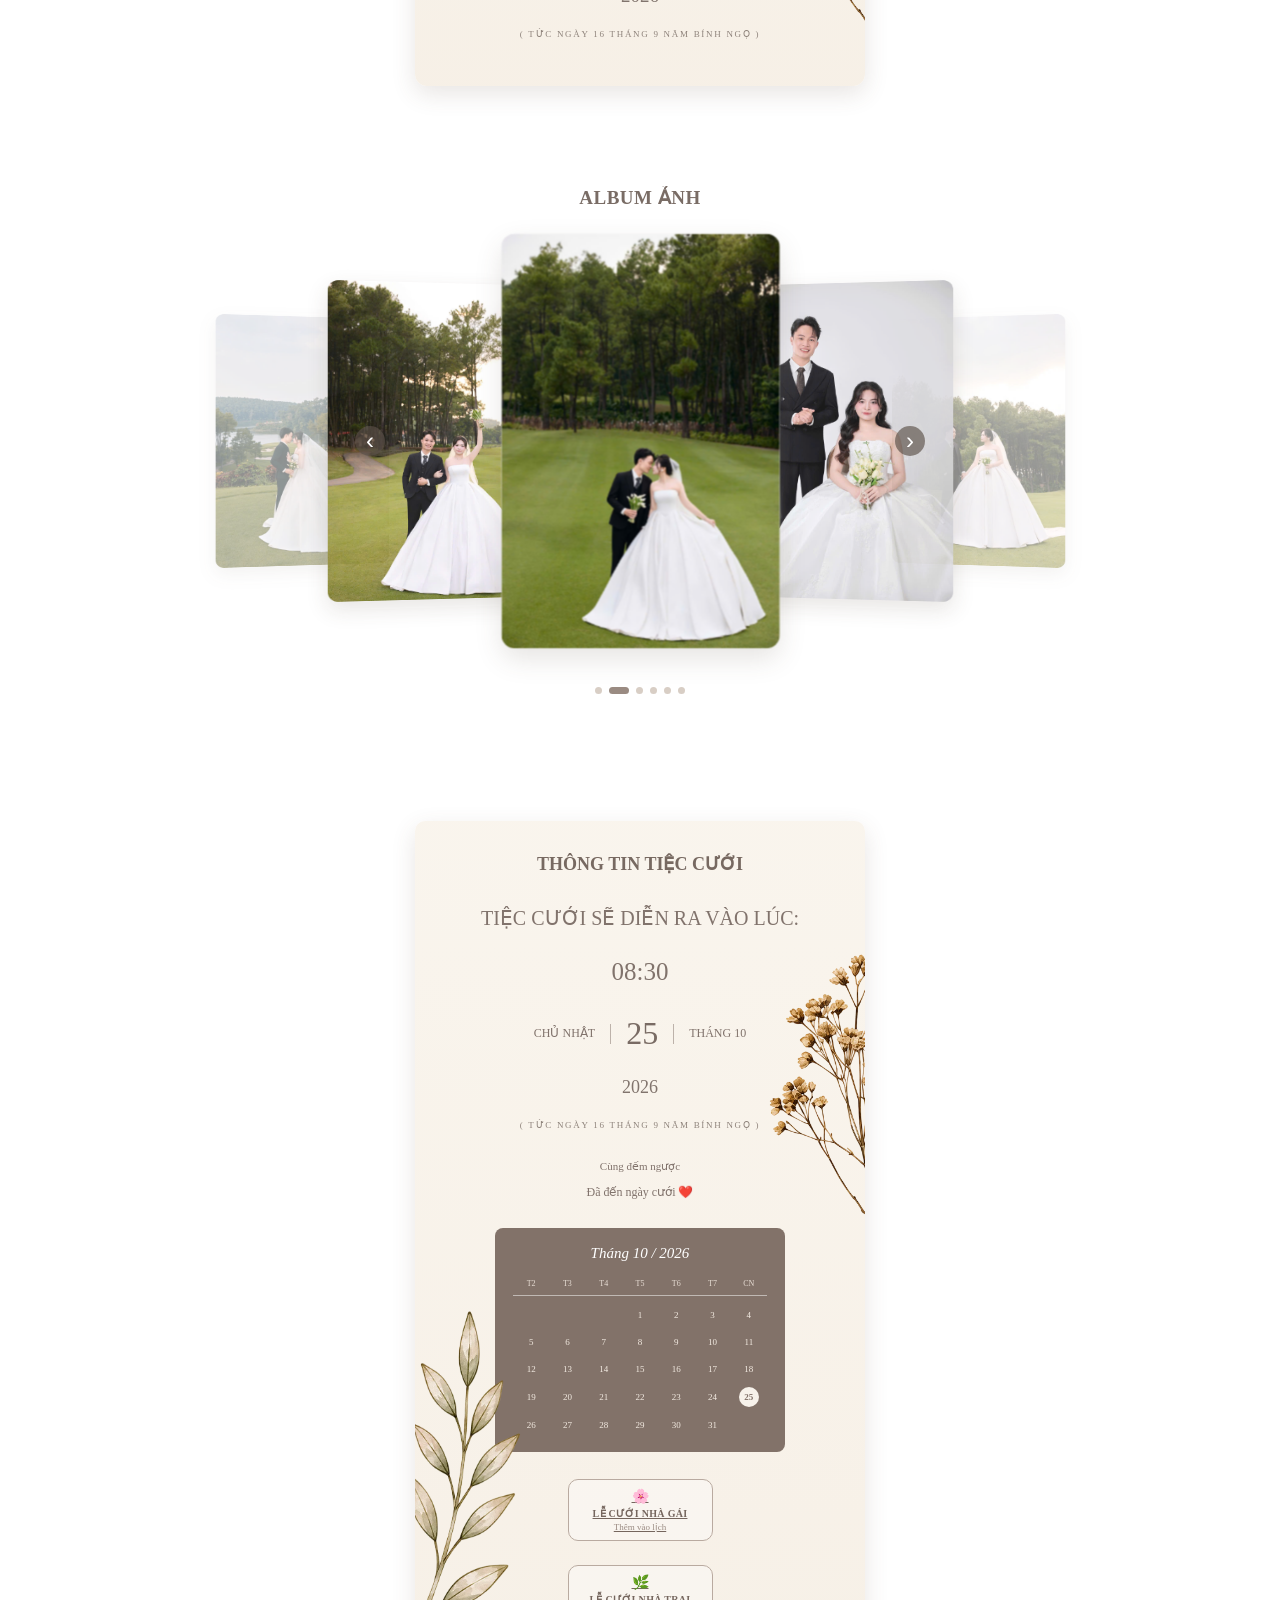
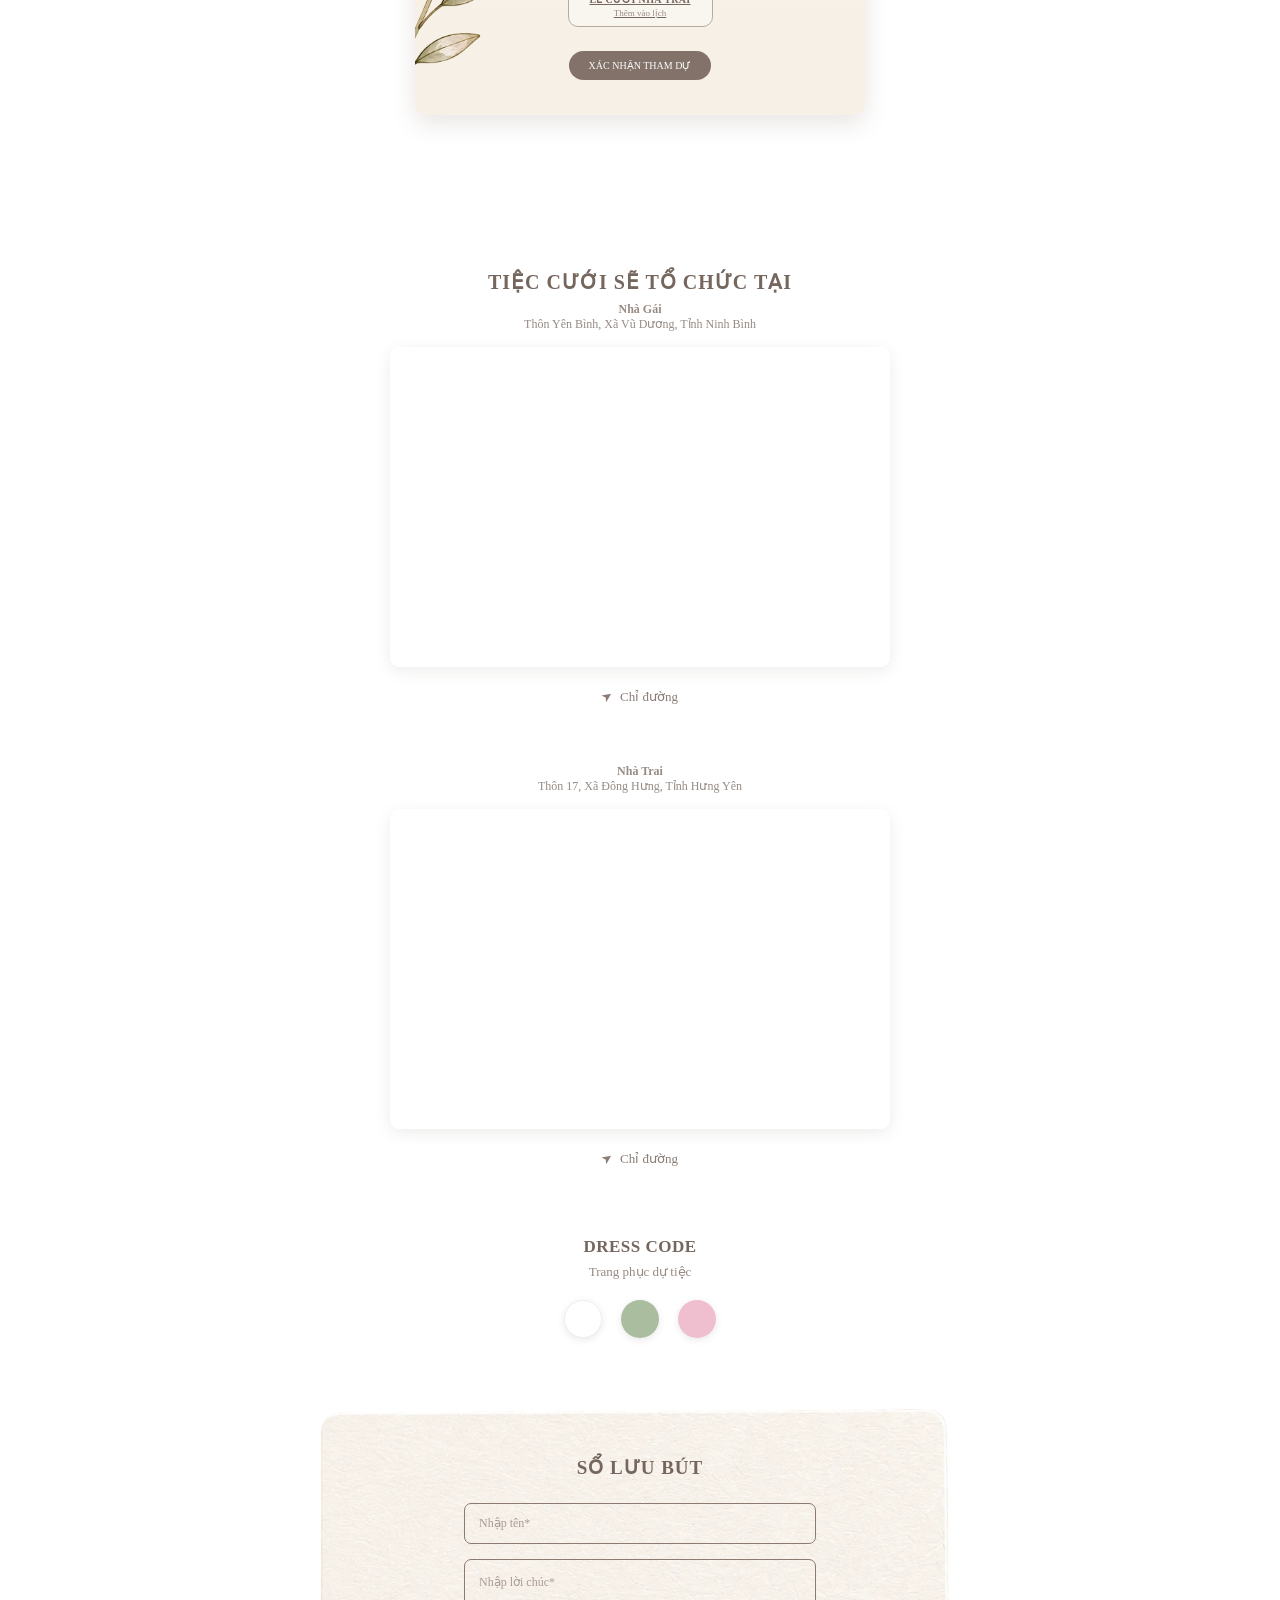
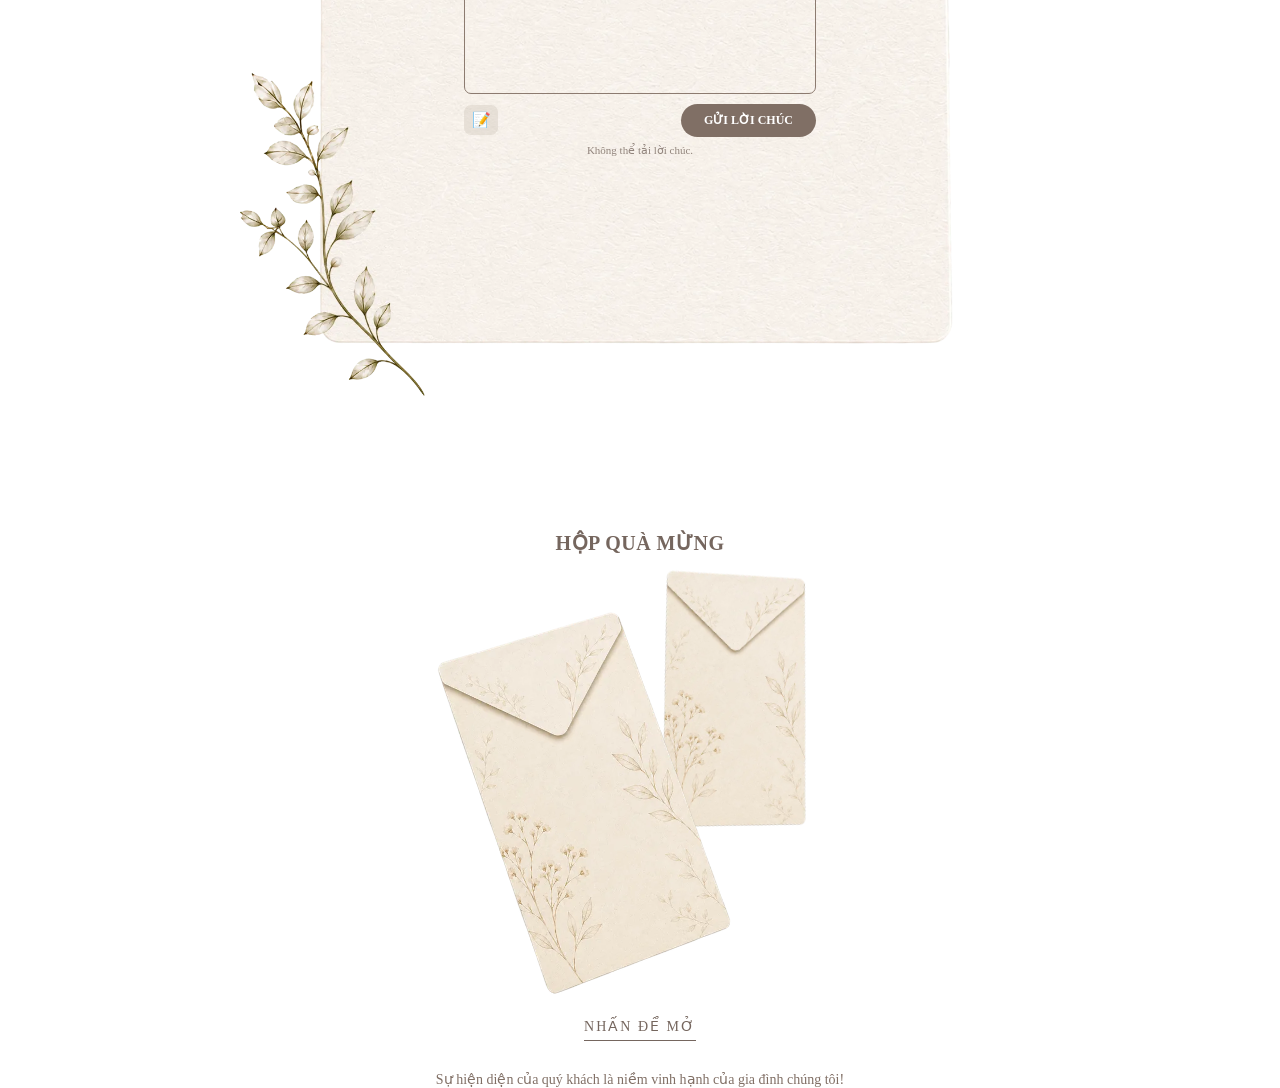
==== commit b2be4ca8: "Cap nhat code" ====
--- a/index.html
+++ b/index.html
@@ -817,6 +817,7 @@
         <h2>TIỆC CƯỚI SẼ TỔ CHỨC TẠI</h2>
 
         <p>
+            <span class="location-name" style="font-weight: bold;">Nhà Gái</span><br>
             Thôn Yên Bình, Xã Vũ Dương, Tỉnh Ninh Bình
         </p>
     </div>
@@ -839,6 +840,43 @@
     <!-- Chỉ đường -->
     <a
         class="direction"
+        href="https://www.google.com/maps/place/Thu%E1%BA%A7n+T%C3%BAy,+%C4%90%C3%B4ng+La,+Dong+Hung,+Hung+Yen,+Vietnam/@20.5763953,106.3497376,16z/data=!3m1!4b1!4m6!3m5!1s0x3135f1e4d03f4321:0x51405442f4ccb67!8m2!3d20.576425!4d106.3544734!16s%2Fg%2F11h08h0w7?entry=ttu&g_ep=EgoyMDI2MTAwNy4wIKXMDSoASAFQAw%3D%3D"
+        target="_blank"
+        rel="noopener noreferrer"
+    >
+
+        <span class="direction-icon">➤</span>
+
+        <span>Chỉ đường</span>
+
+    </a><br><br><br><br>
+
+        <div class="location-title">
+
+        <p>
+            <span class="location-name" style="font-weight: bold;">Nhà Trai</span><br>
+            Thôn 17, Xã Đông Hưng, Tỉnh Hưng Yên
+        </p>
+    </div>
+
+
+    <!-- Bản đồ -->
+    <div class="map-wrapper">
+
+        <iframe
+            src="https://www.google.com/maps?q=Nhà%20văn%20hóa%20thôn%20Dương%20Chính,%20Ý%20Yên,%20Nam%20Định&output=embed"
+            loading="lazy"
+            allowfullscreen
+            referrerpolicy="no-referrer-when-downgrade"
+            title="Địa điểm tổ chức tiệc cưới">
+        </iframe>
+
+    </div>
+
+
+    <!-- Chỉ đường -->
+    <a
+        class="direction"
         href="https://www.google.com/maps/search/?api=1&query=Nhà%20văn%20hóa%20thôn%20Dương%20Chính,%20Ý%20Yên,%20Nam%20Định"
         target="_blank"
         rel="noopener noreferrer"
@@ -872,6 +910,9 @@
     </div>
 
 </section>
+
+
+
 <section class="guestbook">
 
     <!-- Ảnh nền + khung + thiệp của bạn -->
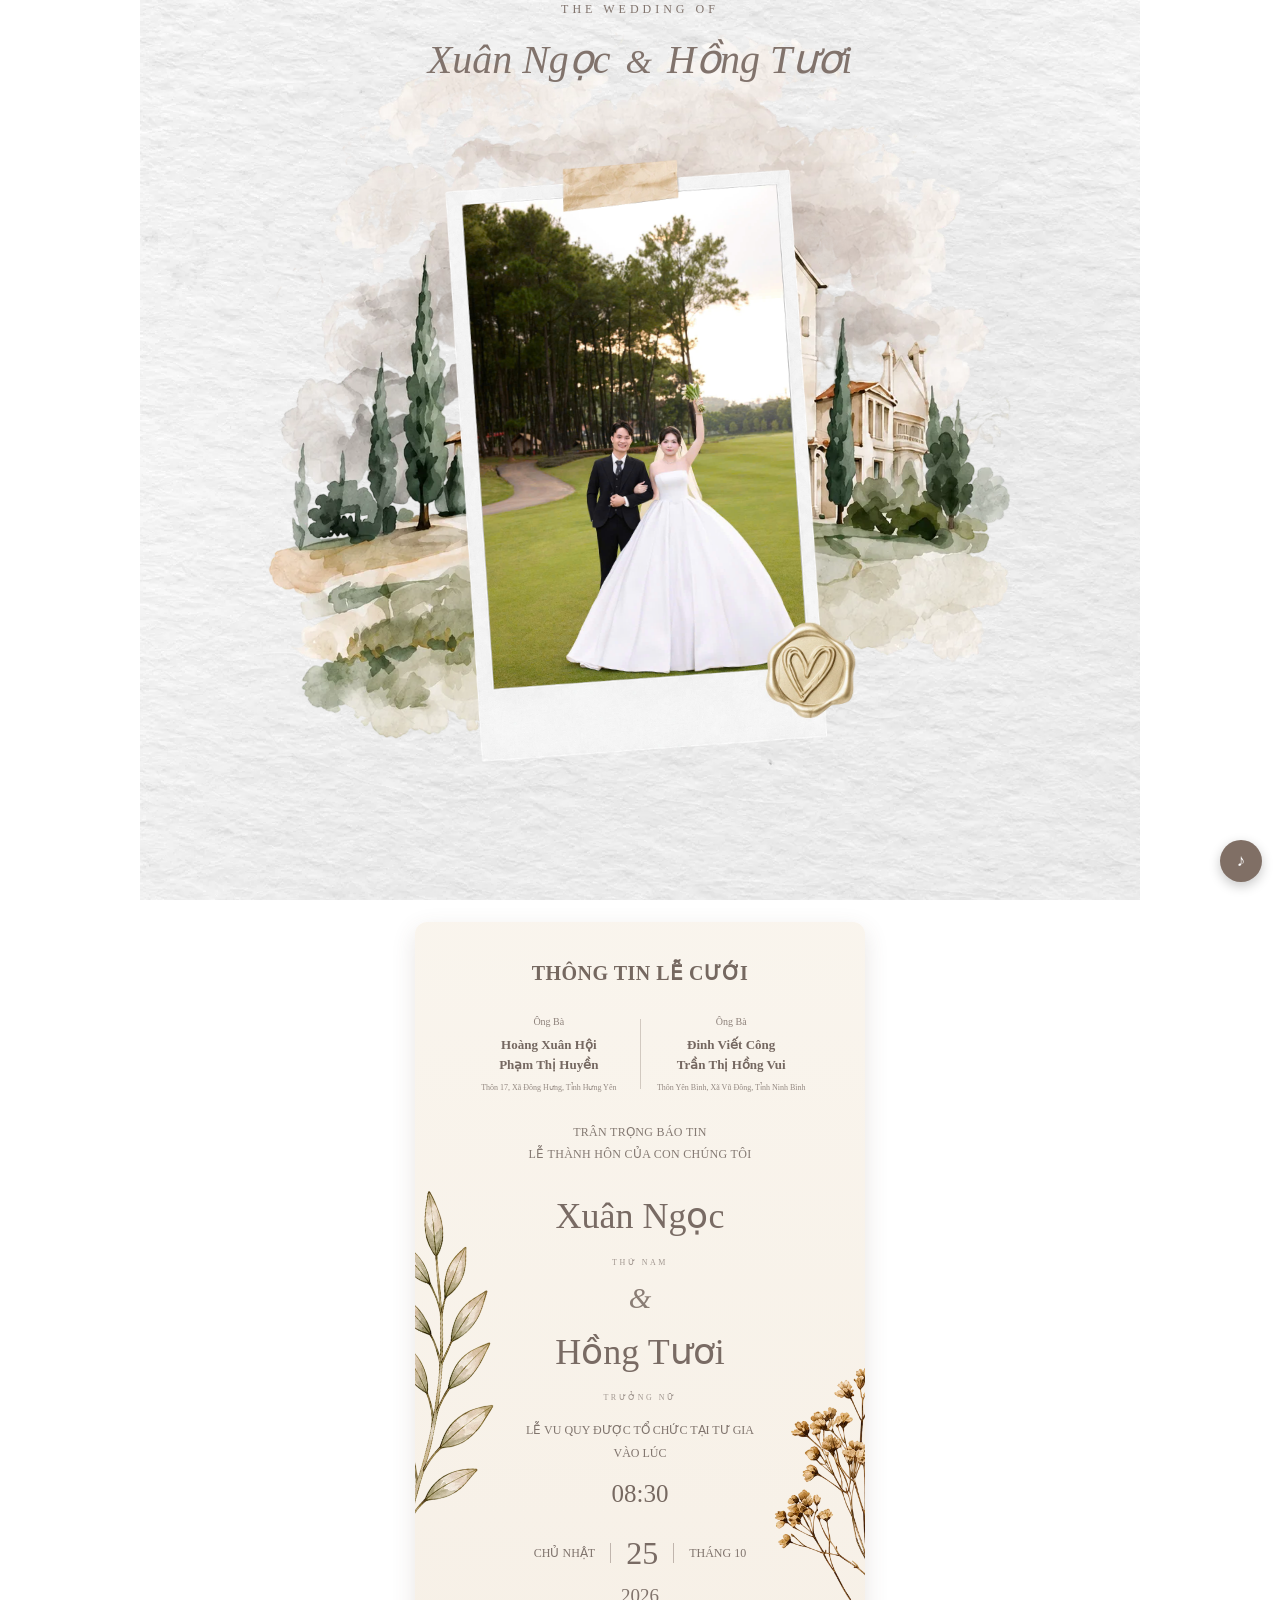
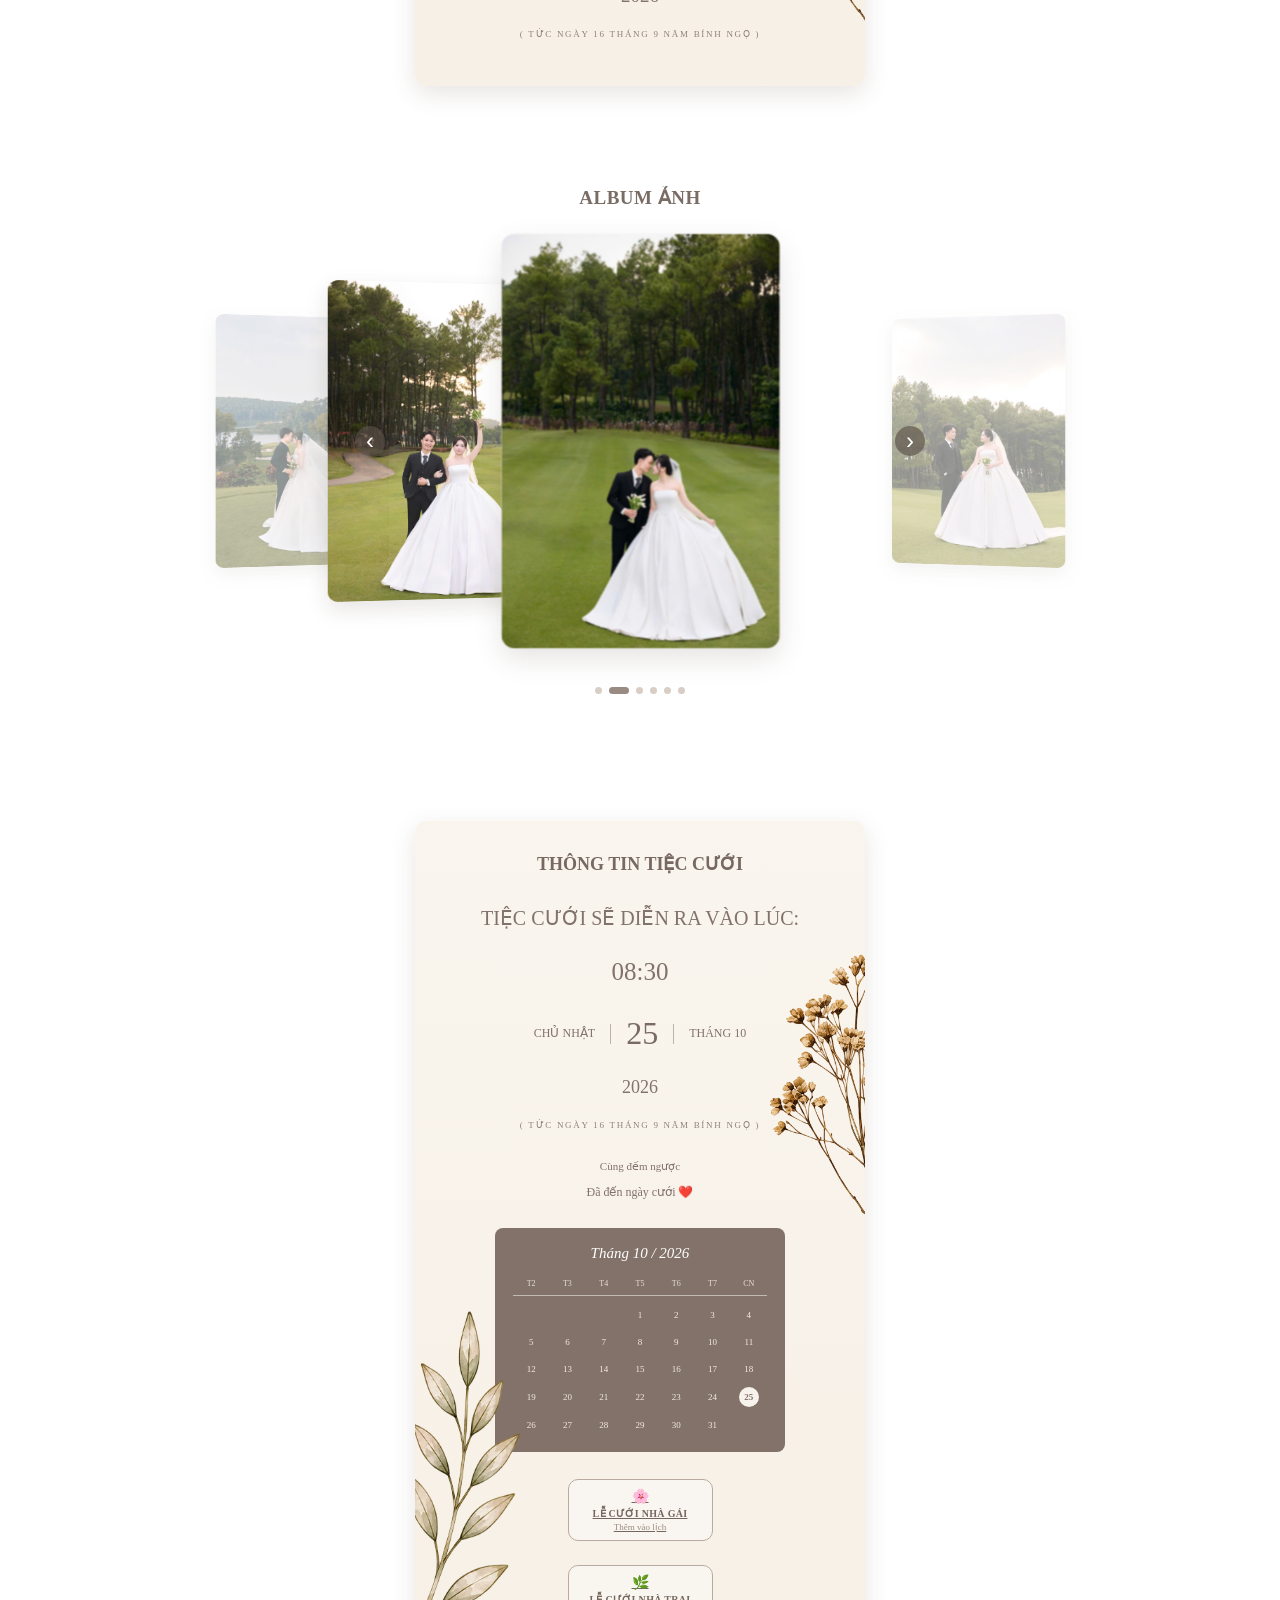
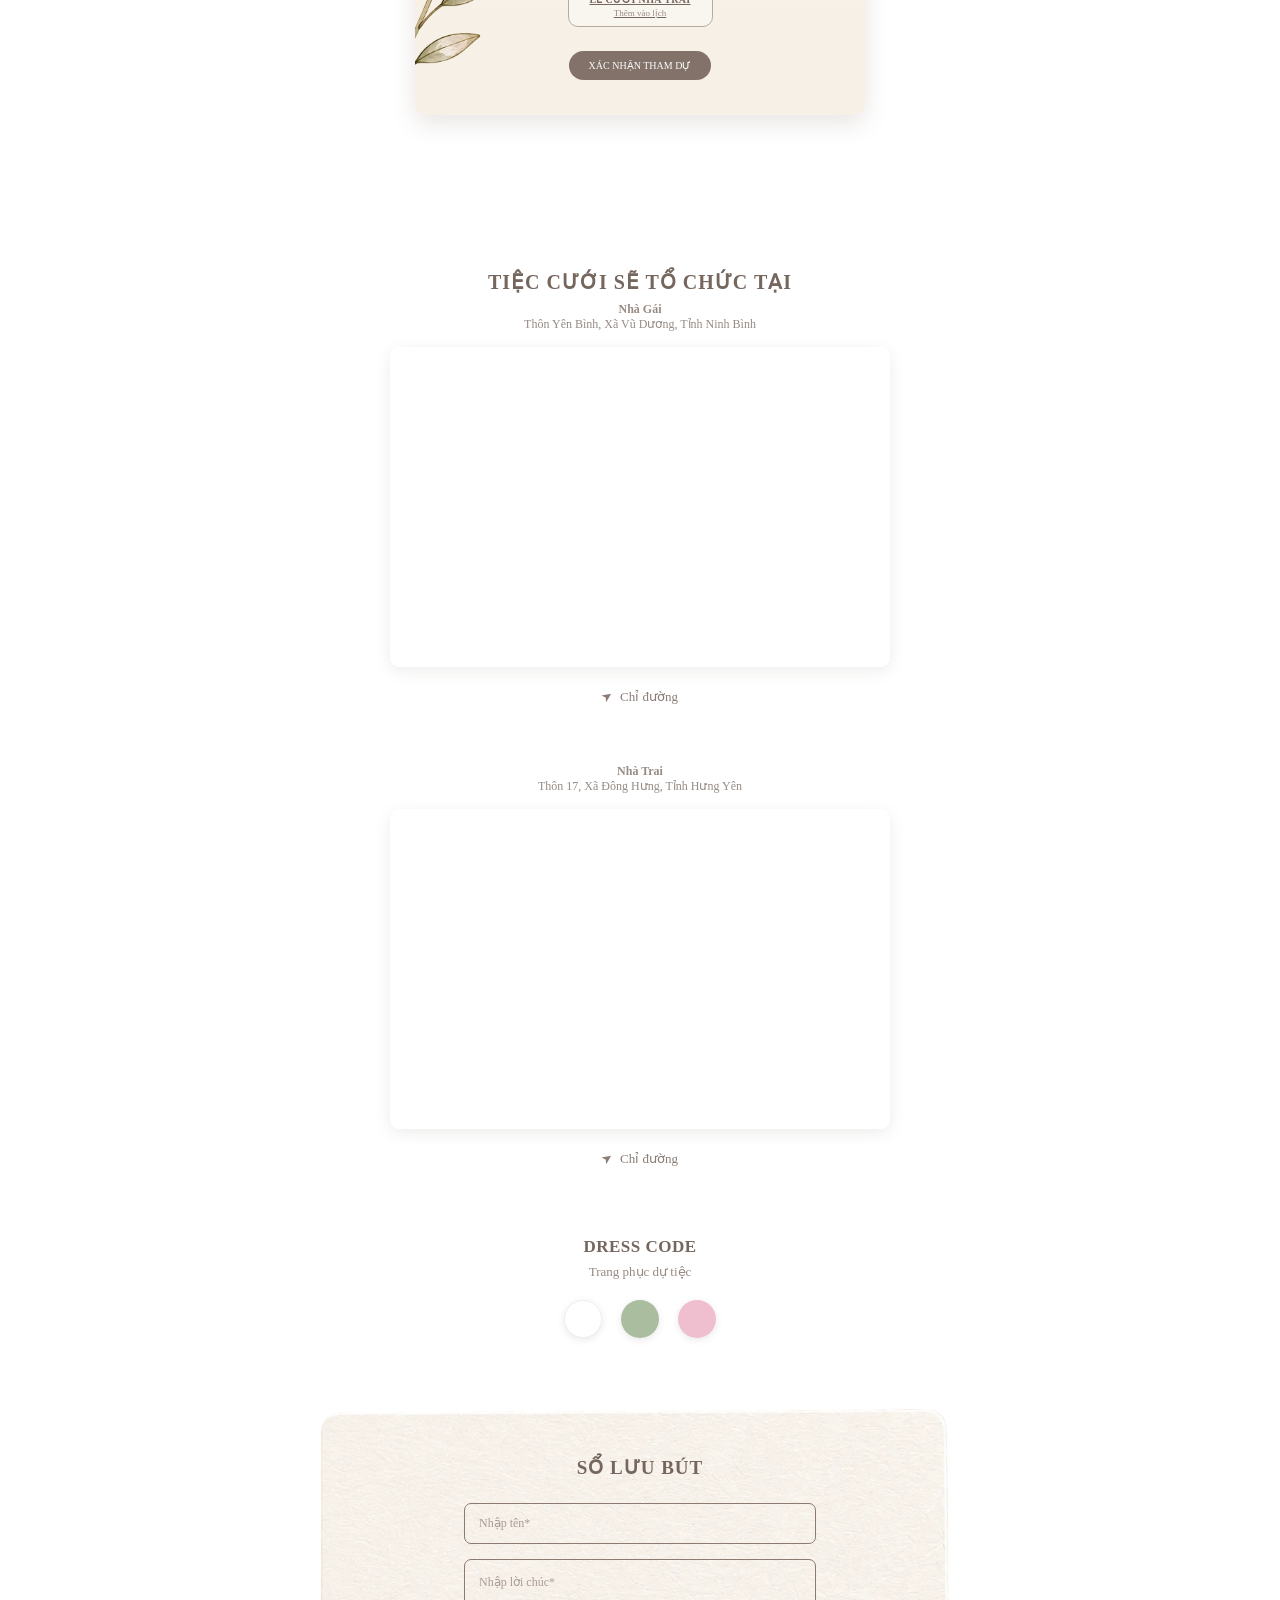
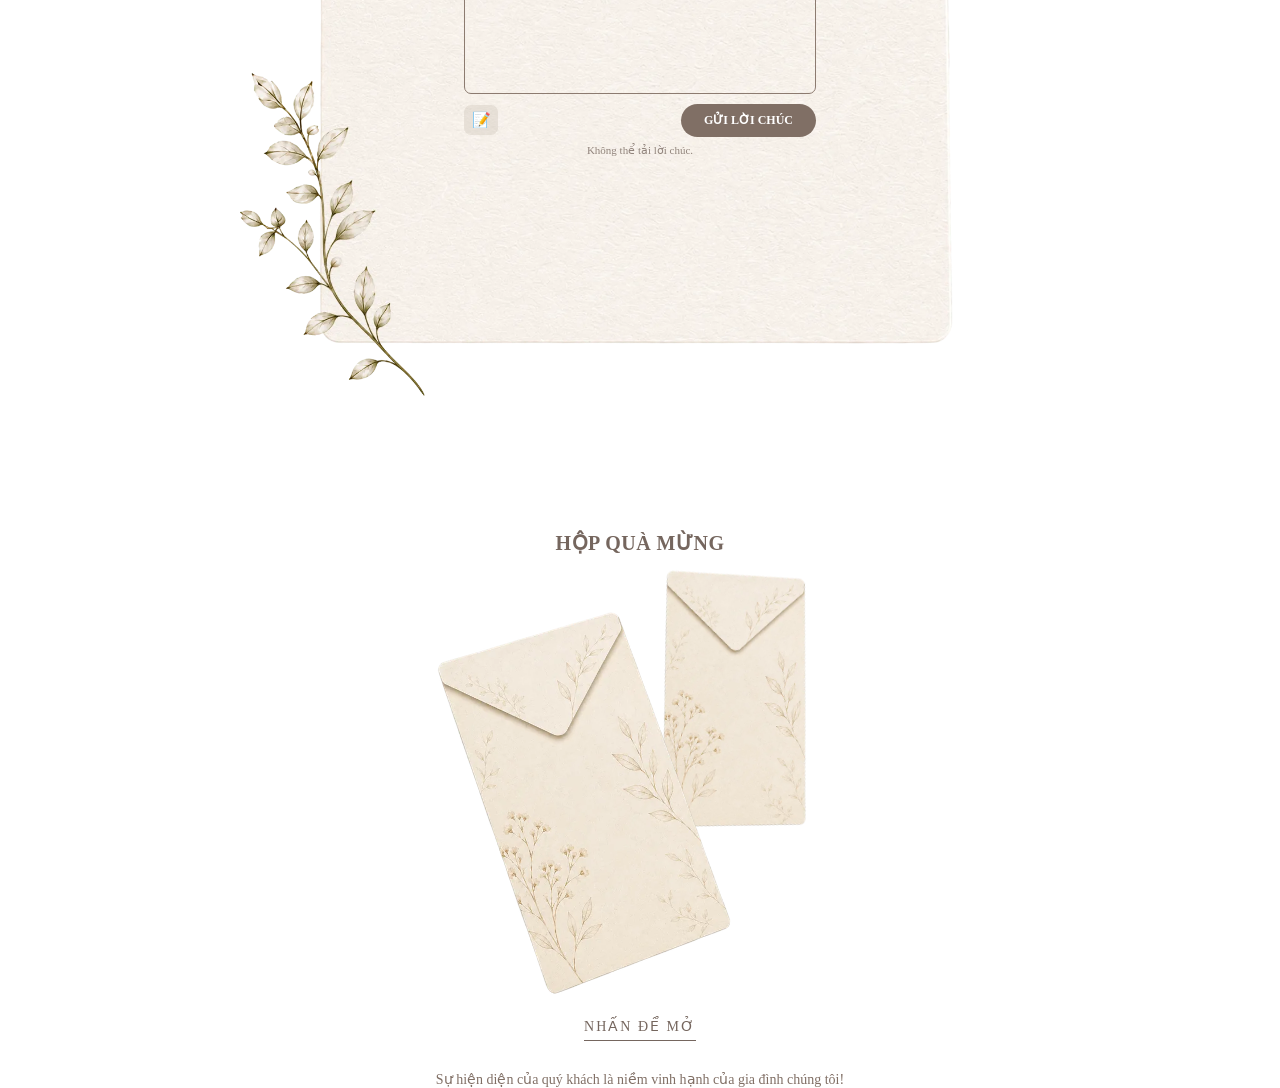
==== commit e431fad9: "Cap nhat code" ====
--- a/index.html
+++ b/index.html
@@ -840,7 +840,7 @@
     <!-- Chỉ đường -->
     <a
         class="direction"
-        href="https://www.google.com/maps/place/Thu%E1%BA%A7n+T%C3%BAy,+%C4%90%C3%B4ng+La,+Dong+Hung,+Hung+Yen,+Vietnam/@20.5763953,106.3497376,16z/data=!3m1!4b1!4m6!3m5!1s0x3135f1e4d03f4321:0x51405442f4ccb67!8m2!3d20.576425!4d106.3544734!16s%2Fg%2F11h08h0w7?entry=ttu&g_ep=EgoyMDI2MTAwNy4wIKXMDSoASAFQAw%3D%3D"
+        href="https://www.google.com/maps/search/?api=1&query=Nhà%20văn%20hóa%20thôn%20Dương%20Chính,%20Ý%20Yên,%20Nam%20Định"
         target="_blank"
         rel="noopener noreferrer"
     >
@@ -864,7 +864,7 @@
     <div class="map-wrapper">
 
         <iframe
-            src="https://www.google.com/maps?q=Nhà%20văn%20hóa%20thôn%20Dương%20Chính,%20Ý%20Yên,%20Nam%20Định&output=embed"
+            src="https://www.google.com/maps/place/Thu%E1%BA%A7n+T%C3%BAy,+%C4%90%C3%B4ng+La,+Dong+Hung,+Hung+Yen,+Vietnam/@20.5763953,106.3497376,16z/data=!3m1!4b1!4m6!3m5!1s0x3135f1e4d03f4321:0x51405442f4ccb67!8m2!3d20.576425!4d106.3544734!16s%2Fg%2F11h08h0w7?entry=ttu&g_ep=EgoyMDI2MTAwNy4wIKXMDSoASAFQAw%3D%3D"
             loading="lazy"
             allowfullscreen
             referrerpolicy="no-referrer-when-downgrade"
@@ -877,7 +877,7 @@
     <!-- Chỉ đường -->
     <a
         class="direction"
-        href="https://www.google.com/maps/search/?api=1&query=Nhà%20văn%20hóa%20thôn%20Dương%20Chính,%20Ý%20Yên,%20Nam%20Định"
+        href="https://www.google.com/maps/place/Thu%E1%BA%A7n+T%C3%BAy,+%C4%90%C3%B4ng+La,+Dong+Hung,+Hung+Yen,+Vietnam/@20.5763953,106.3497376,16z/data=!3m1!4b1!4m6!3m5!1s0x3135f1e4d03f4321:0x51405442f4ccb67!8m2!3d20.576425!4d106.3544734!16s%2Fg%2F11h08h0w7?entry=ttu&g_ep=EgoyMDI2MTAwNy4wIKXMDSoASAFQAw%3D%3D"
         target="_blank"
         rel="noopener noreferrer"
     >
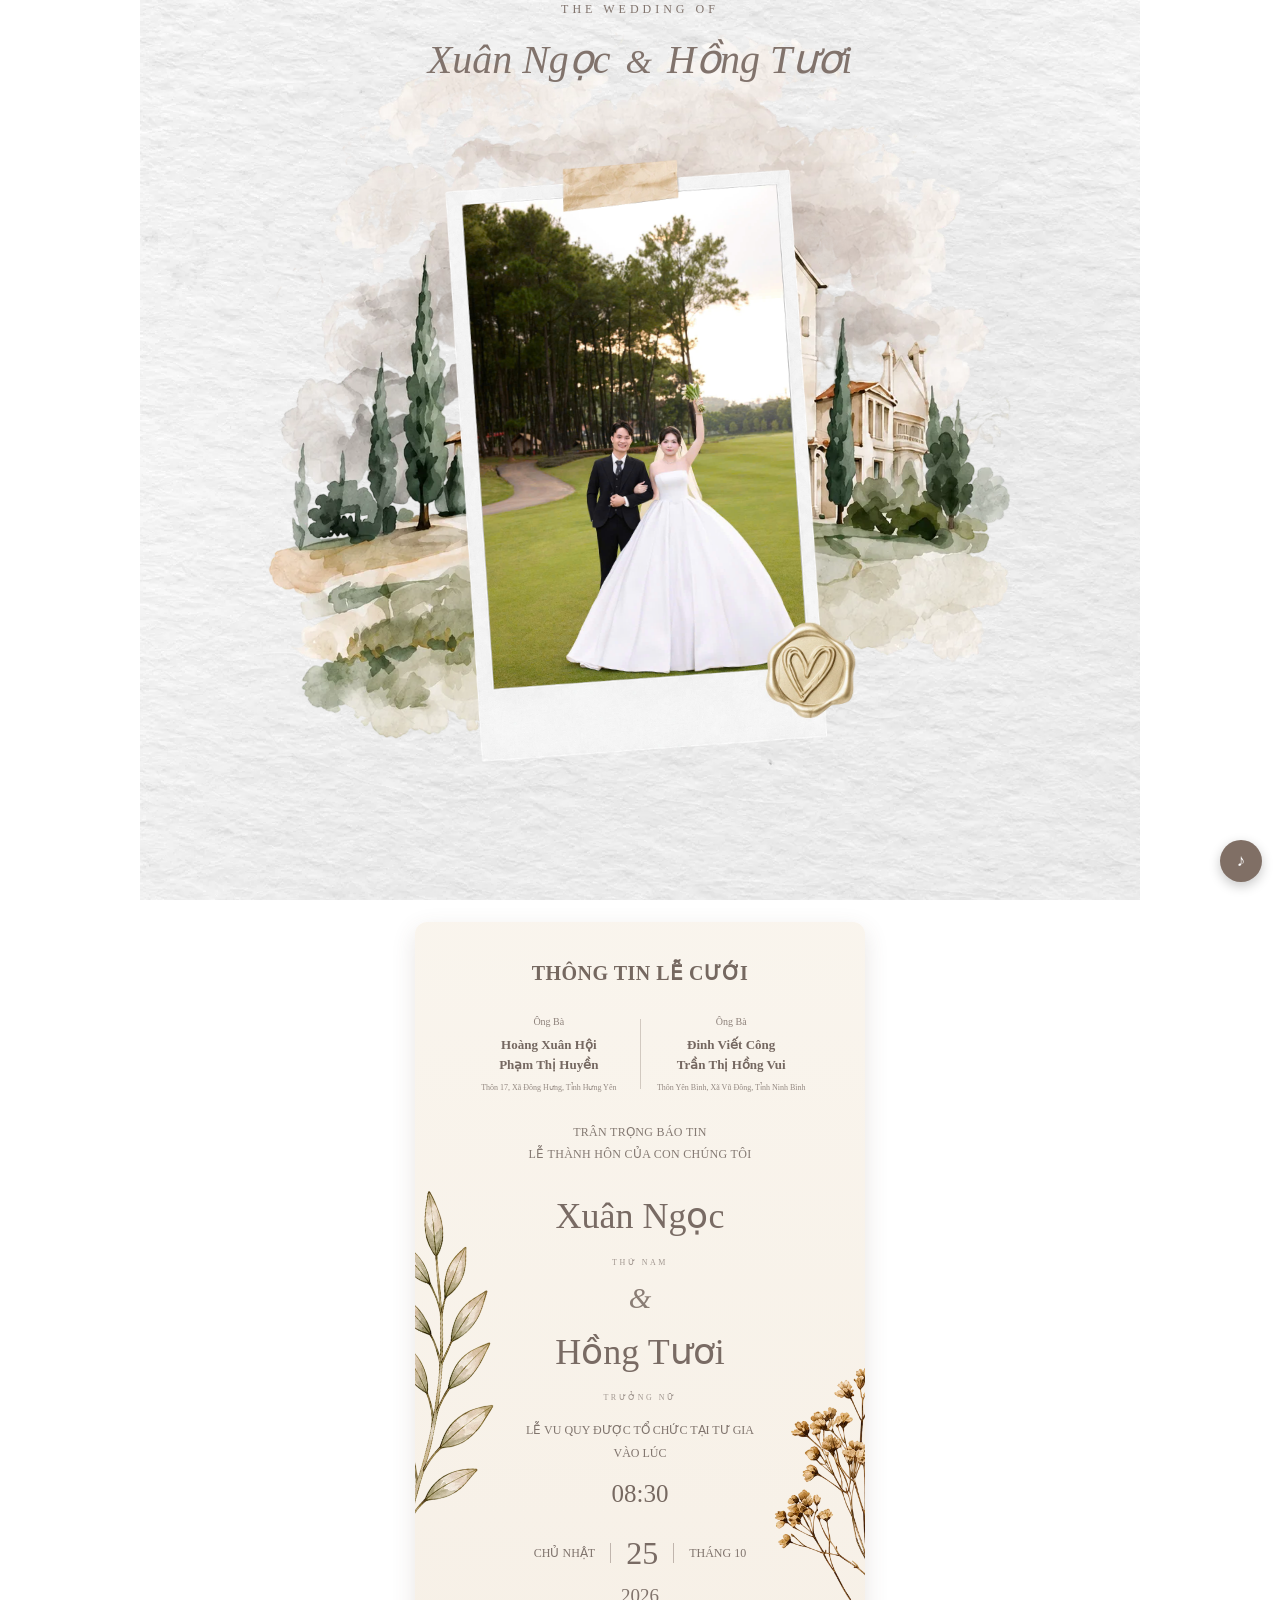
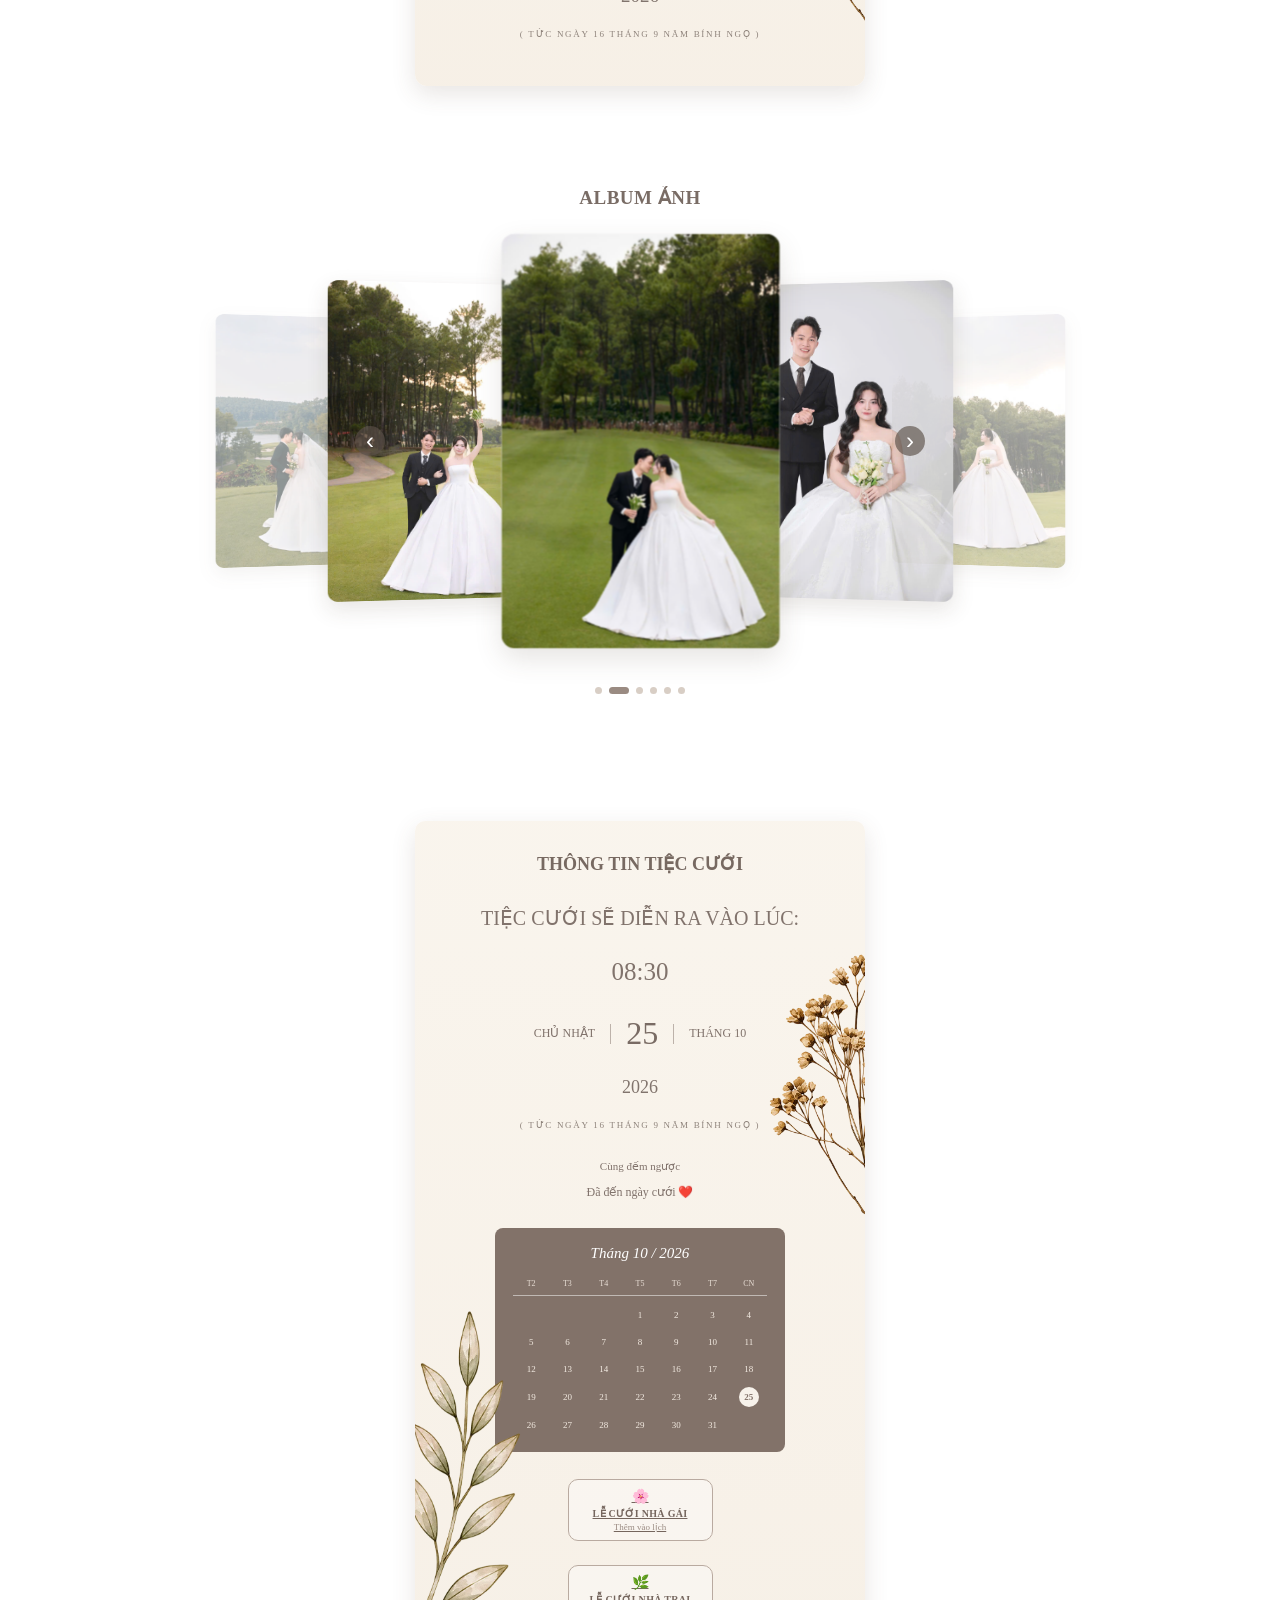
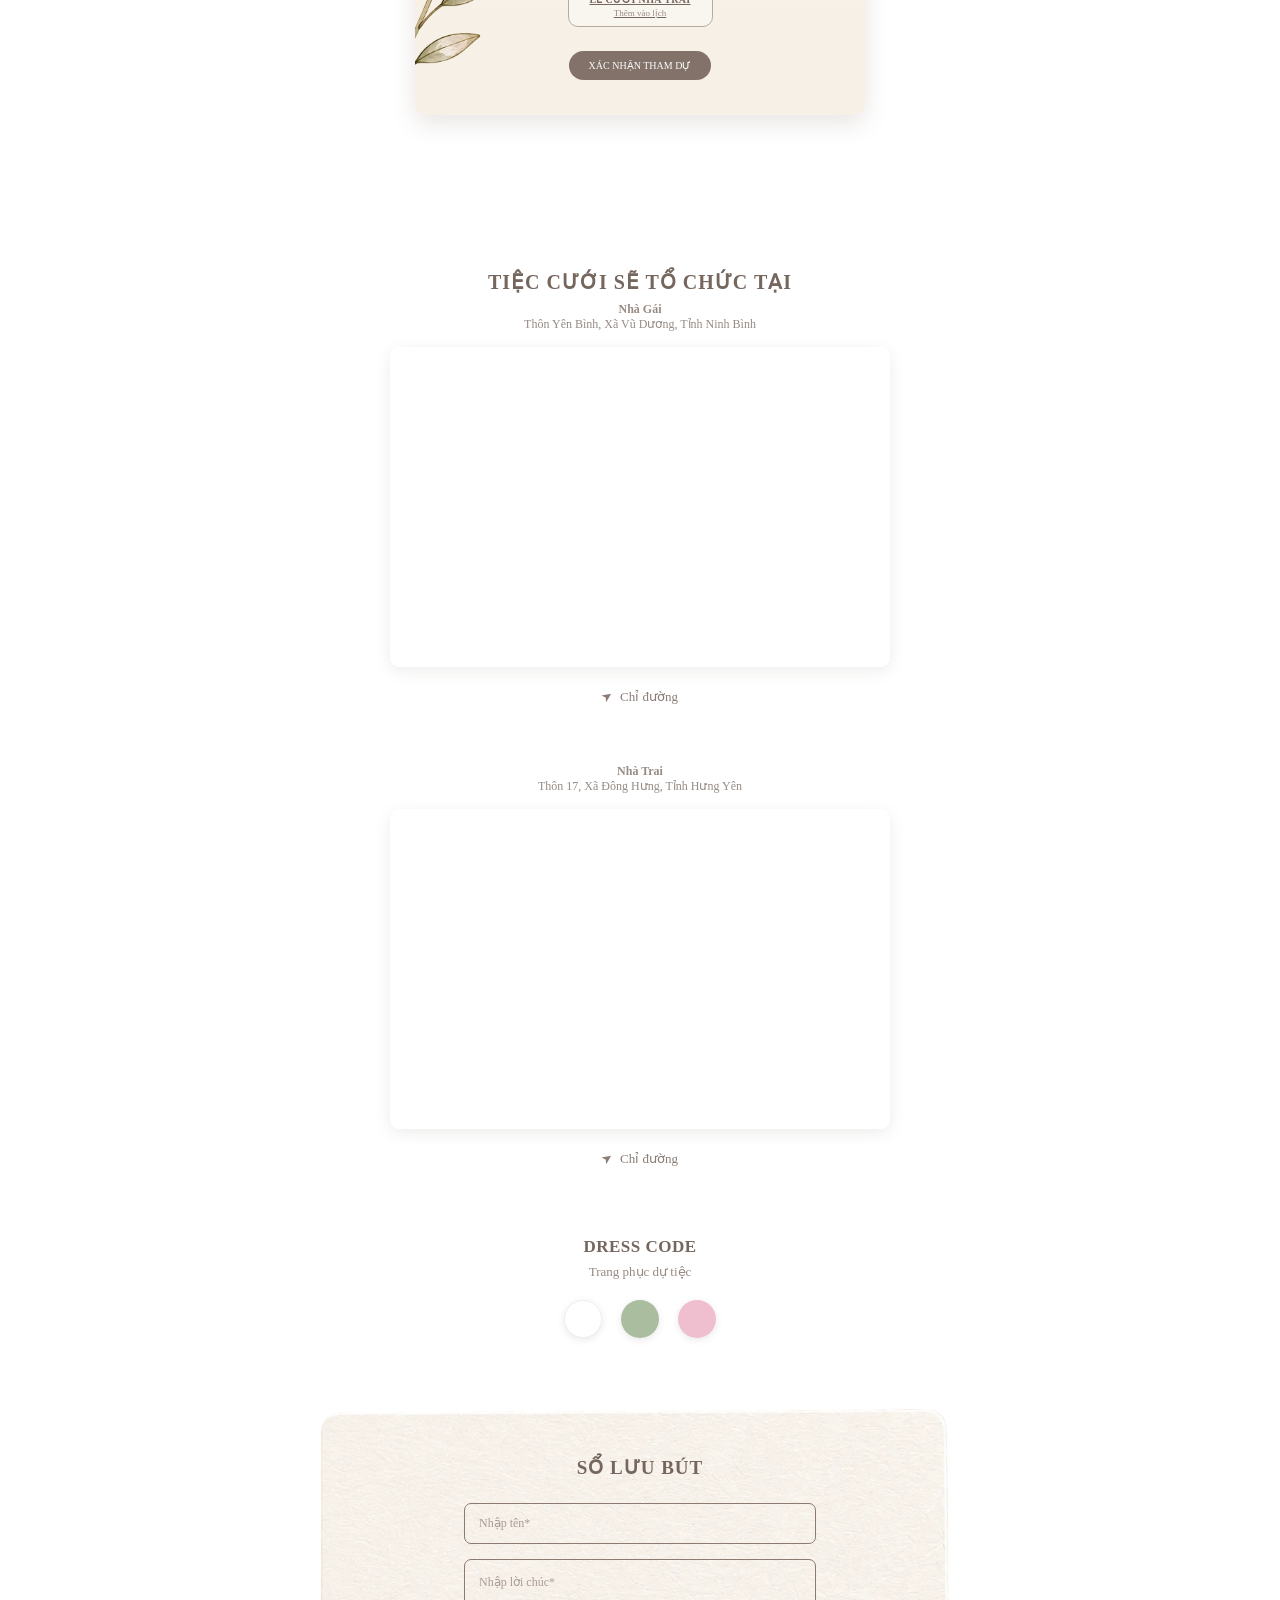
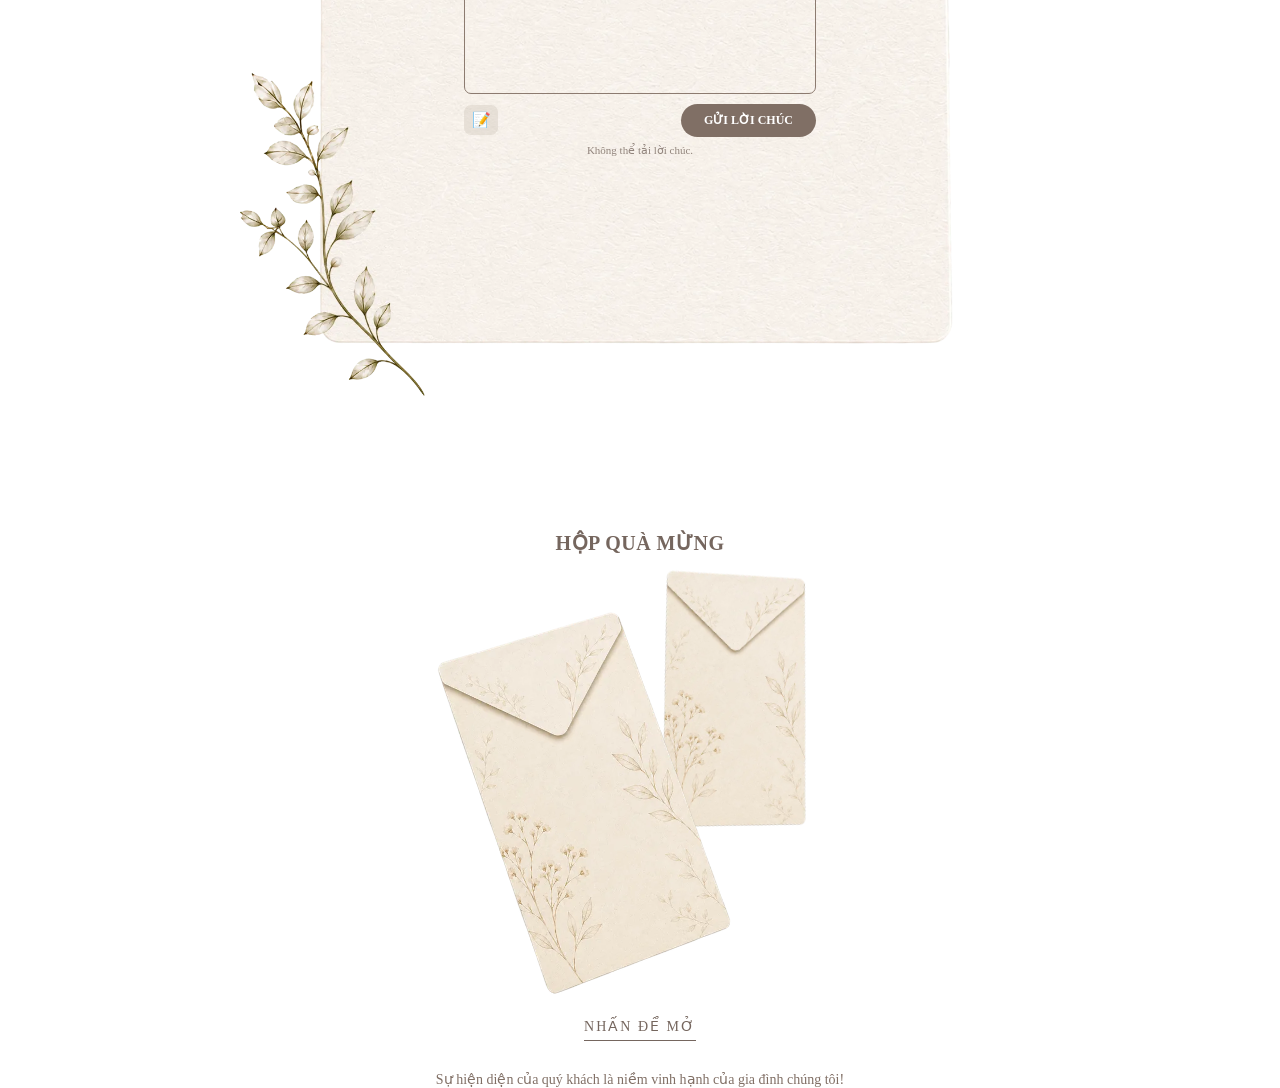
==== commit 843bc6da: "Cap nhat code" ====
--- a/index.html
+++ b/index.html
@@ -859,34 +859,30 @@
         </p>
     </div>
 
-
-    <!-- Bản đồ -->
-    <div class="map-wrapper">
-
-        <iframe
-            src="https://www.google.com/maps/place/Thu%E1%BA%A7n+T%C3%BAy,+%C4%90%C3%B4ng+La,+Dong+Hung,+Hung+Yen,+Vietnam/@20.5763953,106.3497376,16z/data=!3m1!4b1!4m6!3m5!1s0x3135f1e4d03f4321:0x51405442f4ccb67!8m2!3d20.576425!4d106.3544734!16s%2Fg%2F11h08h0w7?entry=ttu&g_ep=EgoyMDI2MTAwNy4wIKXMDSoASAFQAw%3D%3D"
-            loading="lazy"
-            allowfullscreen
-            referrerpolicy="no-referrer-when-downgrade"
-            title="Địa điểm tổ chức tiệc cưới">
-        </iframe>
-
-    </div>
-
-
-    <!-- Chỉ đường -->
-    <a
-        class="direction"
-        href="https://www.google.com/maps/place/Thu%E1%BA%A7n+T%C3%BAy,+%C4%90%C3%B4ng+La,+Dong+Hung,+Hung+Yen,+Vietnam/@20.5763953,106.3497376,16z/data=!3m1!4b1!4m6!3m5!1s0x3135f1e4d03f4321:0x51405442f4ccb67!8m2!3d20.576425!4d106.3544734!16s%2Fg%2F11h08h0w7?entry=ttu&g_ep=EgoyMDI2MTAwNy4wIKXMDSoASAFQAw%3D%3D"
-        target="_blank"
-        rel="noopener noreferrer"
-    >
-
-        <span class="direction-icon">➤</span>
-
-        <span>Chỉ đường</span>
-
-    </a>
+<!-- Bản đồ -->
+<div class="map-wrapper">
+    <iframe
+        src="https://maps.google.com/maps?q=Th%C3%B4n%2017%2C%20x%C3%A3%20%C4%90%C3%B4ng%20H%C6%B0ng%2C%20t%E1%BB%89nh%20H%C6%B0ng%20Y%C3%AAn%2C%20Vi%E1%BB%87t%20Nam&z=16&output=embed"
+        width="100%"
+        height="350"
+        style="border:0;"
+        loading="lazy"
+        allowfullscreen
+        referrerpolicy="no-referrer-when-downgrade"
+        title="Địa điểm tổ chức tiệc cưới">
+    </iframe>
+</div>
+
+<!-- Chỉ đường -->
+<a
+    class="direction"
+    href="https://www.google.com/maps/dir/?api=1&destination=Th%C3%B4n%2017%2C%20x%C3%A3%20%C4%90%C3%B4ng%20H%C6%B0ng%2C%20t%E1%BB%89nh%20H%C6%B0ng%20Y%C3%AAn%2C%20Vi%E1%BB%87t%20Nam"
+    target="_blank"
+    rel="noopener noreferrer">
+
+    <span class="direction-icon">➤</span>
+    <span>Chỉ đường</span>
+</a>
 
 
     <!-- Dress Code -->
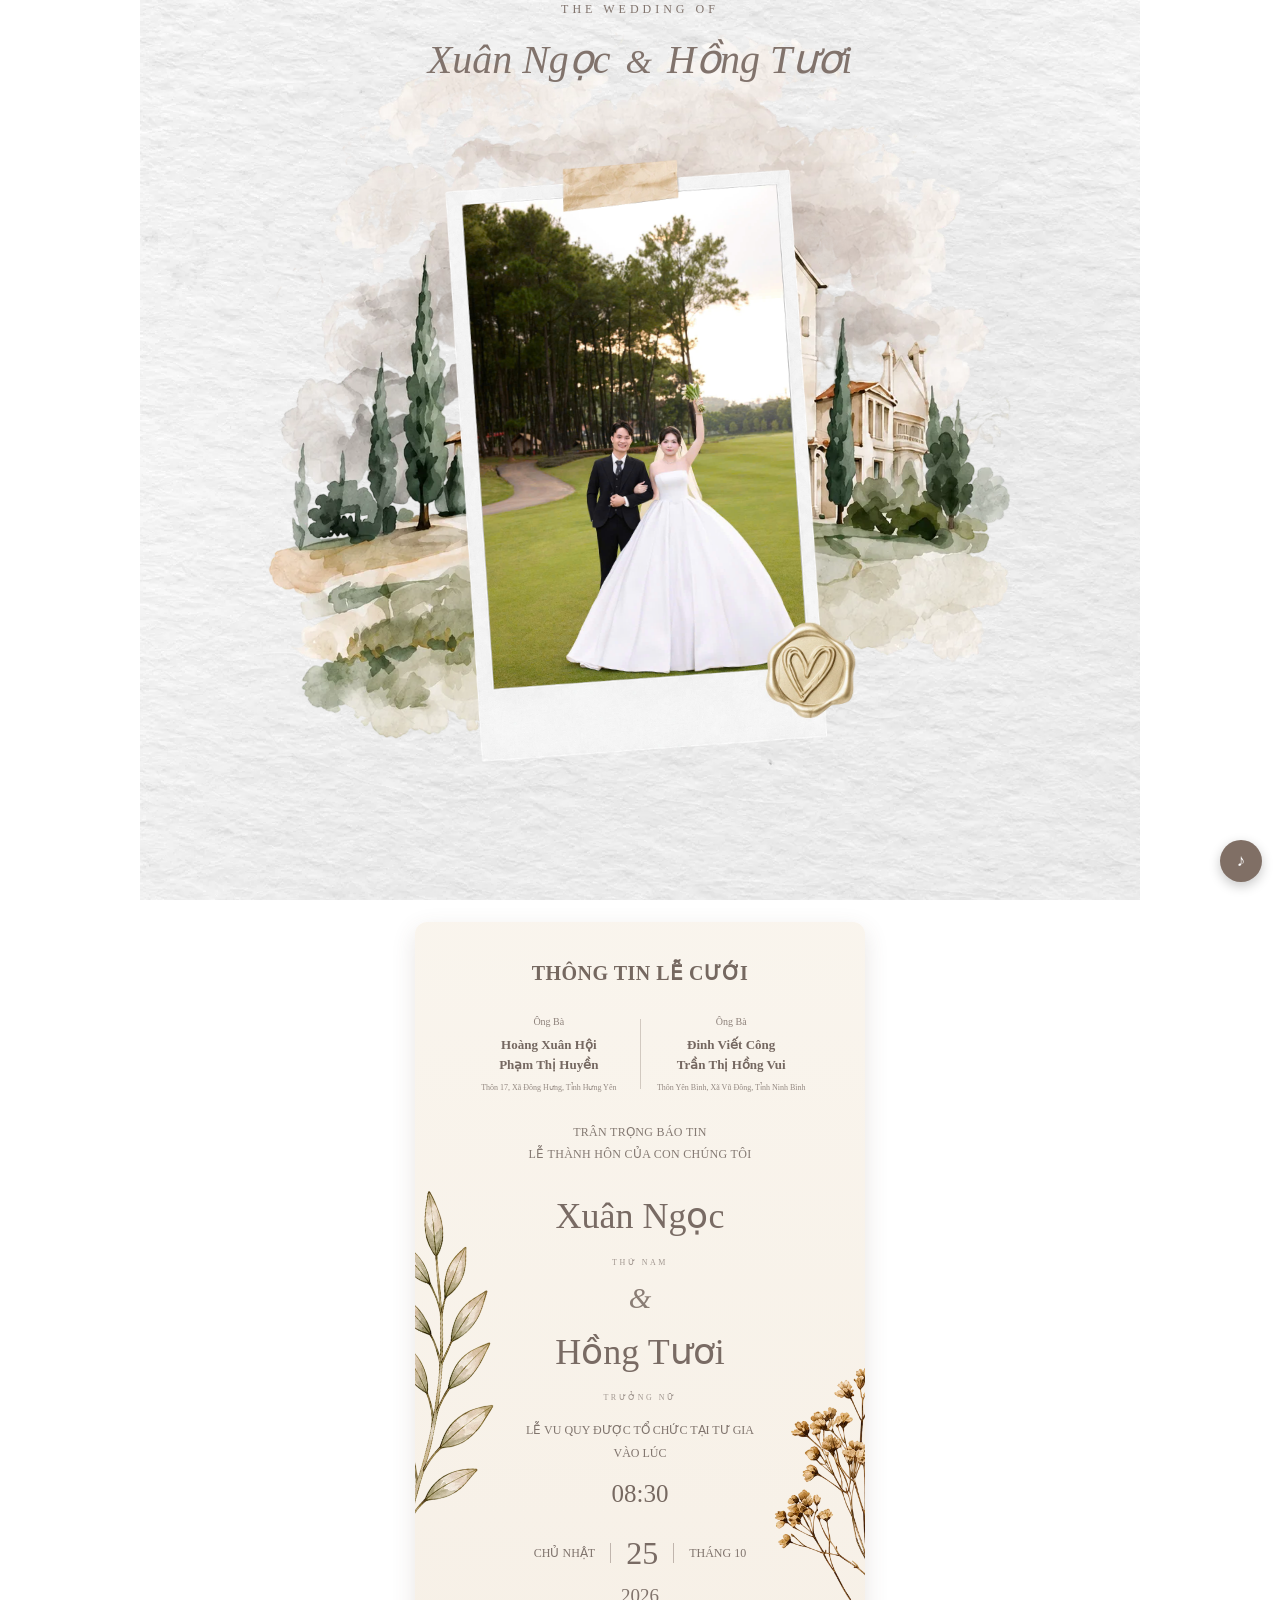
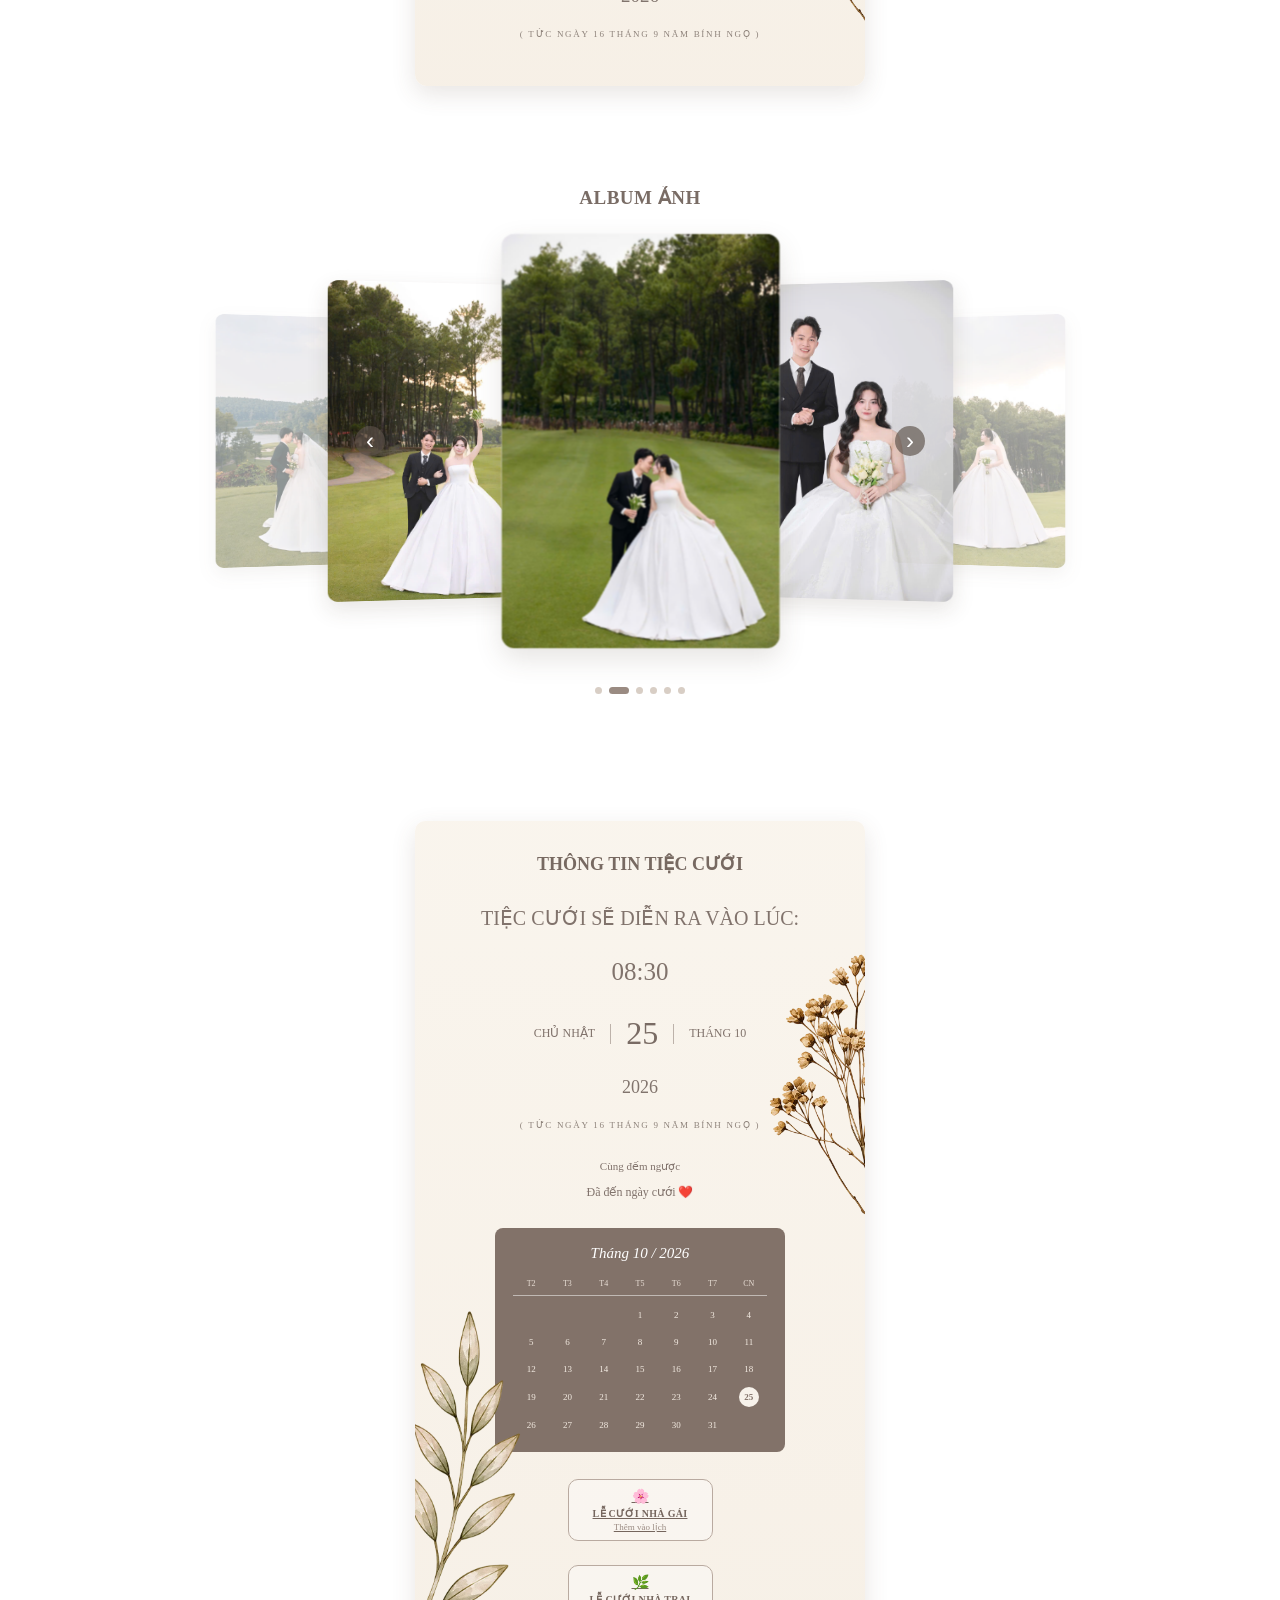
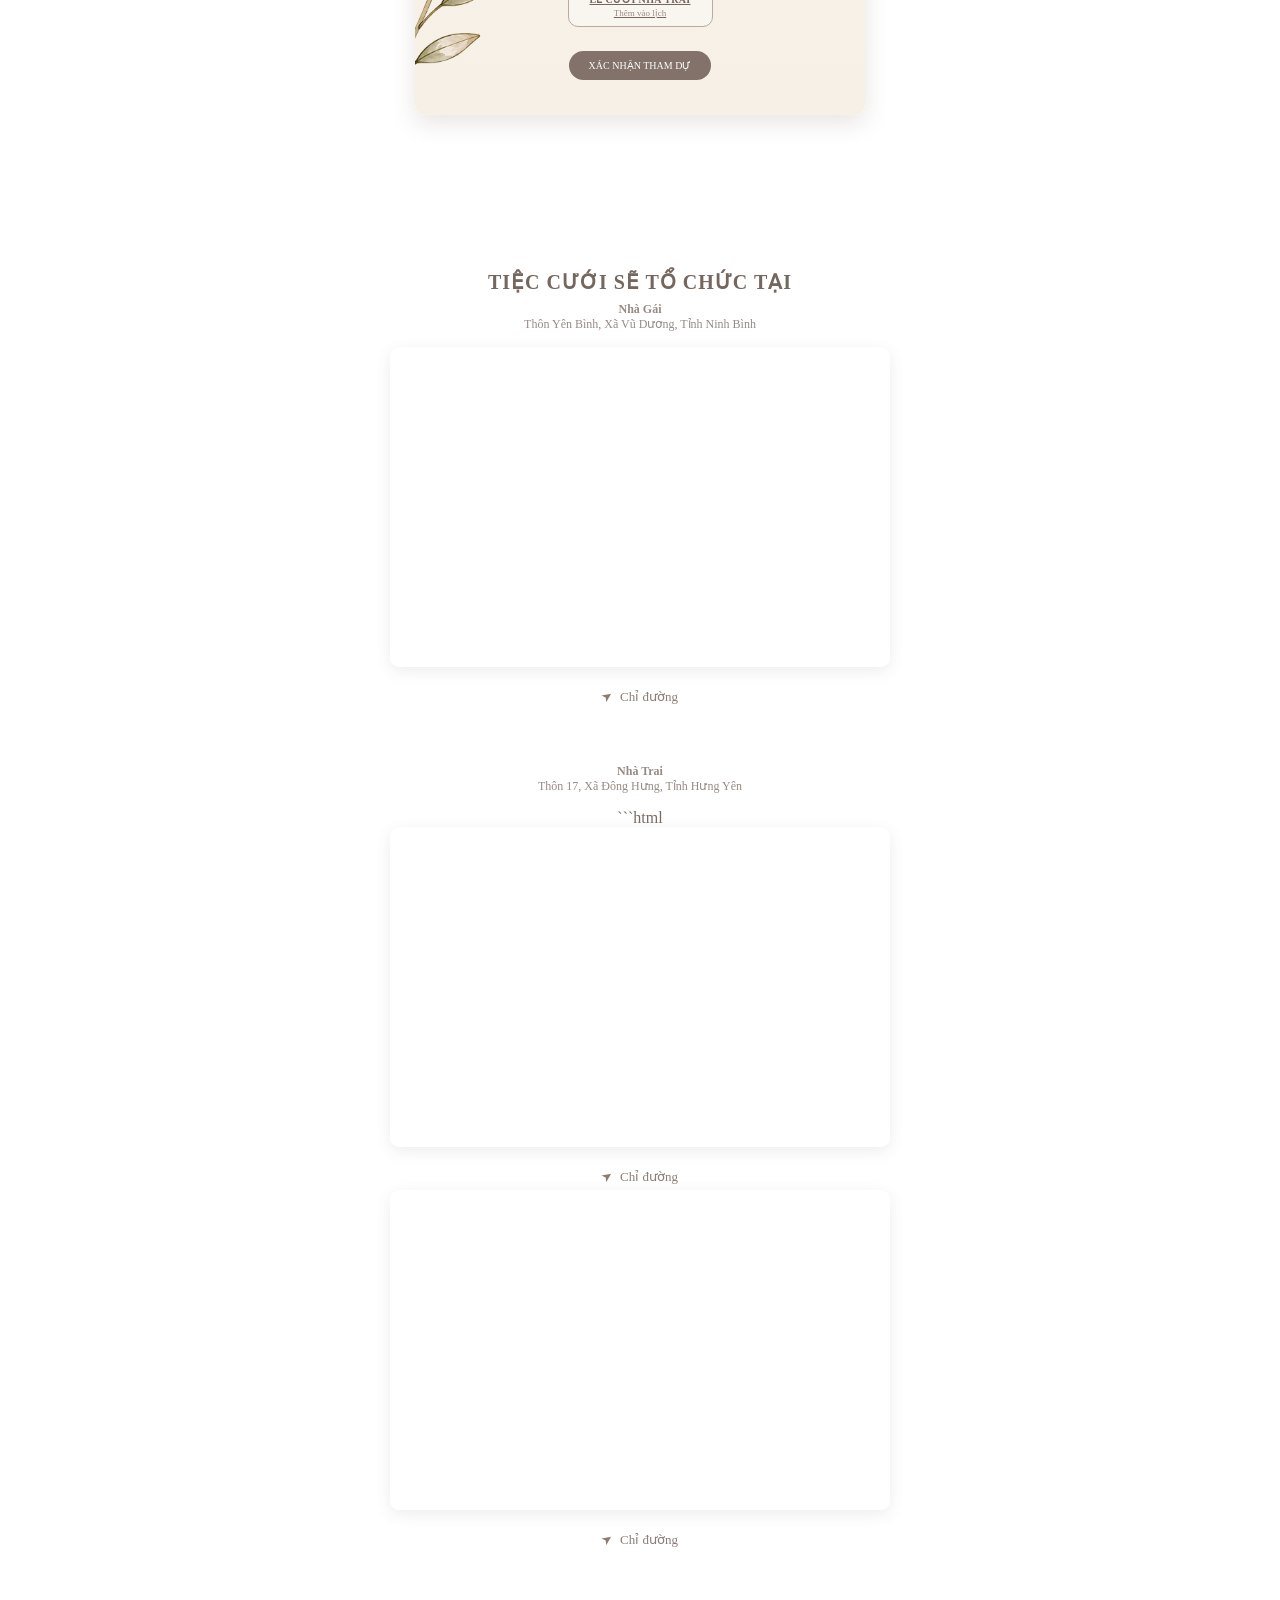
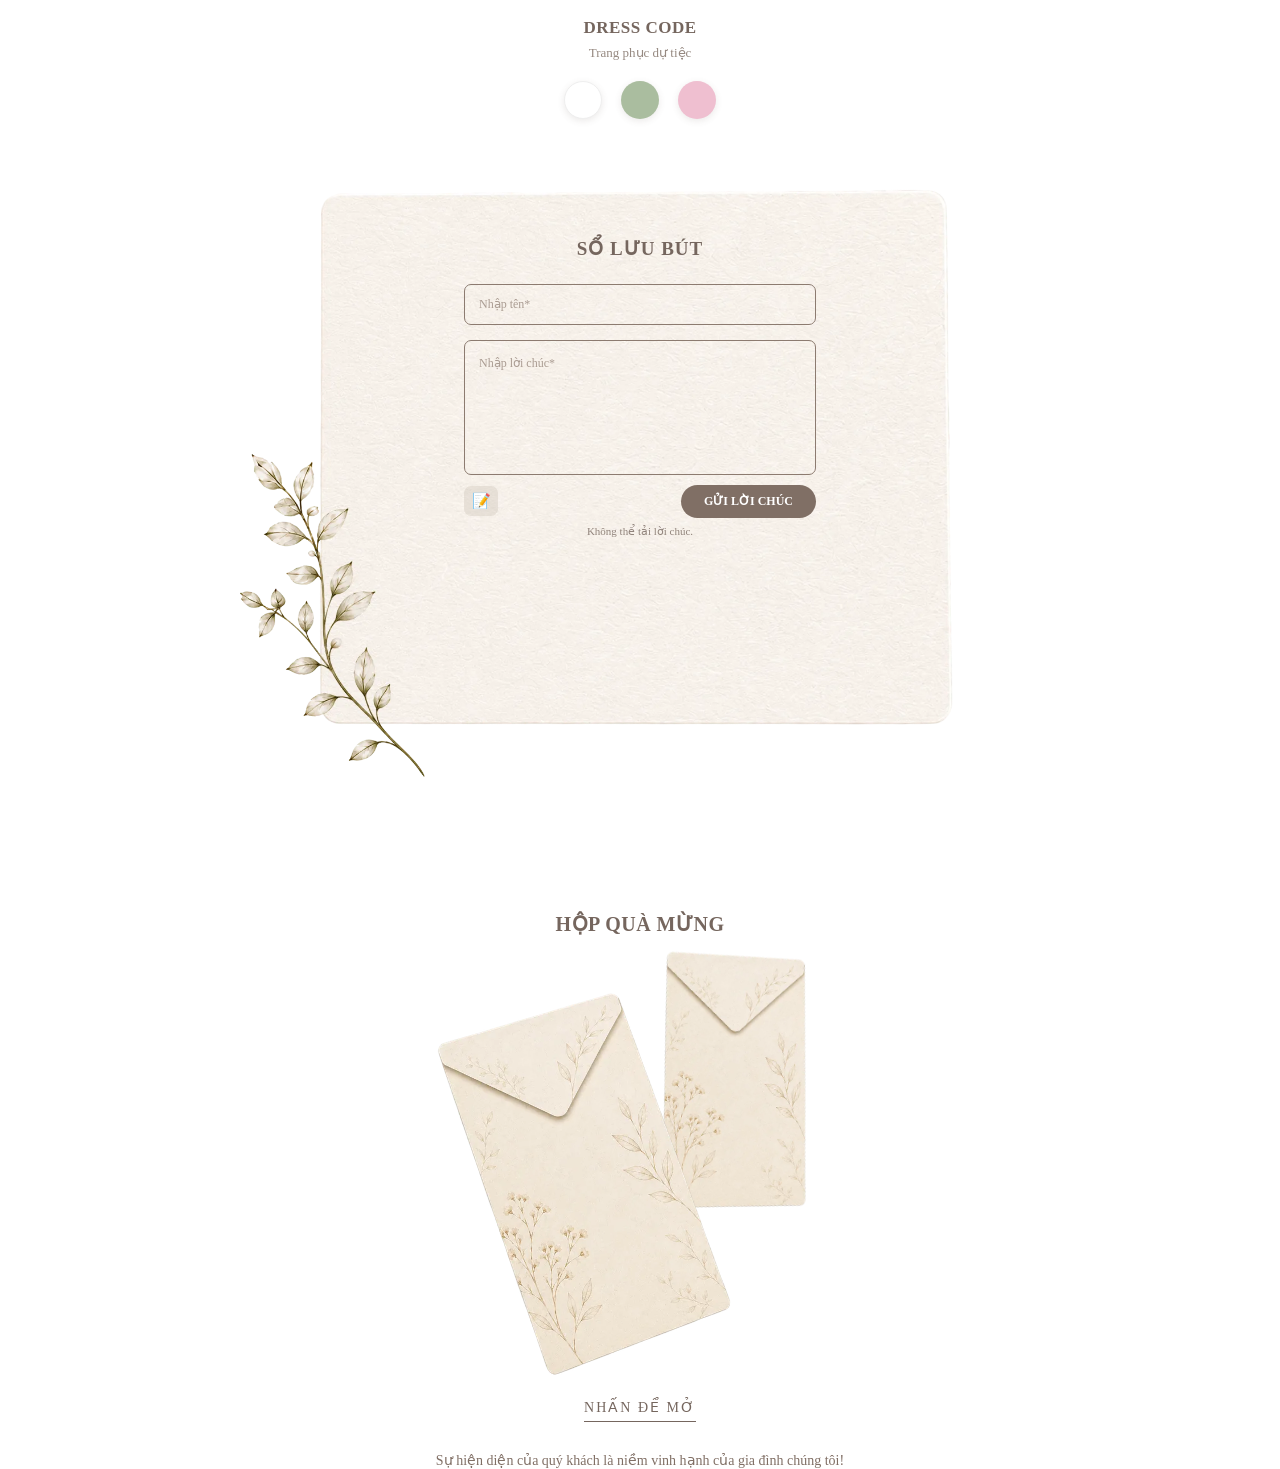
==== commit 9ea5d053: "Cap nhat code" ====
--- a/index.html
+++ b/index.html
@@ -859,6 +859,8 @@
         </p>
     </div>
 
+
+    ```html
 <!-- Bản đồ -->
 <div class="map-wrapper">
     <iframe
@@ -884,6 +886,34 @@
     <span>Chỉ đường</span>
 </a>
 
+<!-- Bản đồ -->
+<div class="map-wrapper">
+
+    <iframe
+        src="https://maps.google.com/maps?q=Th%C3%B4n%2017%2C%20x%C3%A3%20%C4%90%C3%B4ng%20H%C6%B0ng%2C%20t%E1%BB%89nh%20H%C6%B0ng%20Y%C3%AAn%2C%20Vi%E1%BB%87t%20Nam&z=16&output=embed"
+        loading="lazy"
+        allowfullscreen
+        referrerpolicy="no-referrer-when-downgrade"
+        title="Địa điểm tổ chức tiệc cưới">
+    </iframe>
+
+</div>
+
+
+<!-- Chỉ đường -->
+<a
+    class="direction"
+    href="https://www.google.com/maps/dir/?api=1&destination=Th%C3%B4n%2017%2C%20x%C3%A3%20%C4%90%C3%B4ng%20H%C6%B0ng%2C%20t%E1%BB%89nh%20H%C6%B0ng%20Y%C3%AAn%2C%20Vi%E1%BB%87t%20Nam"
+    target="_blank"
+    rel="noopener noreferrer"
+>
+
+    <span class="direction-icon">➤</span>
+
+    <span>Chỉ đường</span>
+
+</a>
+
 
     <!-- Dress Code -->
     <div class="dress-code">
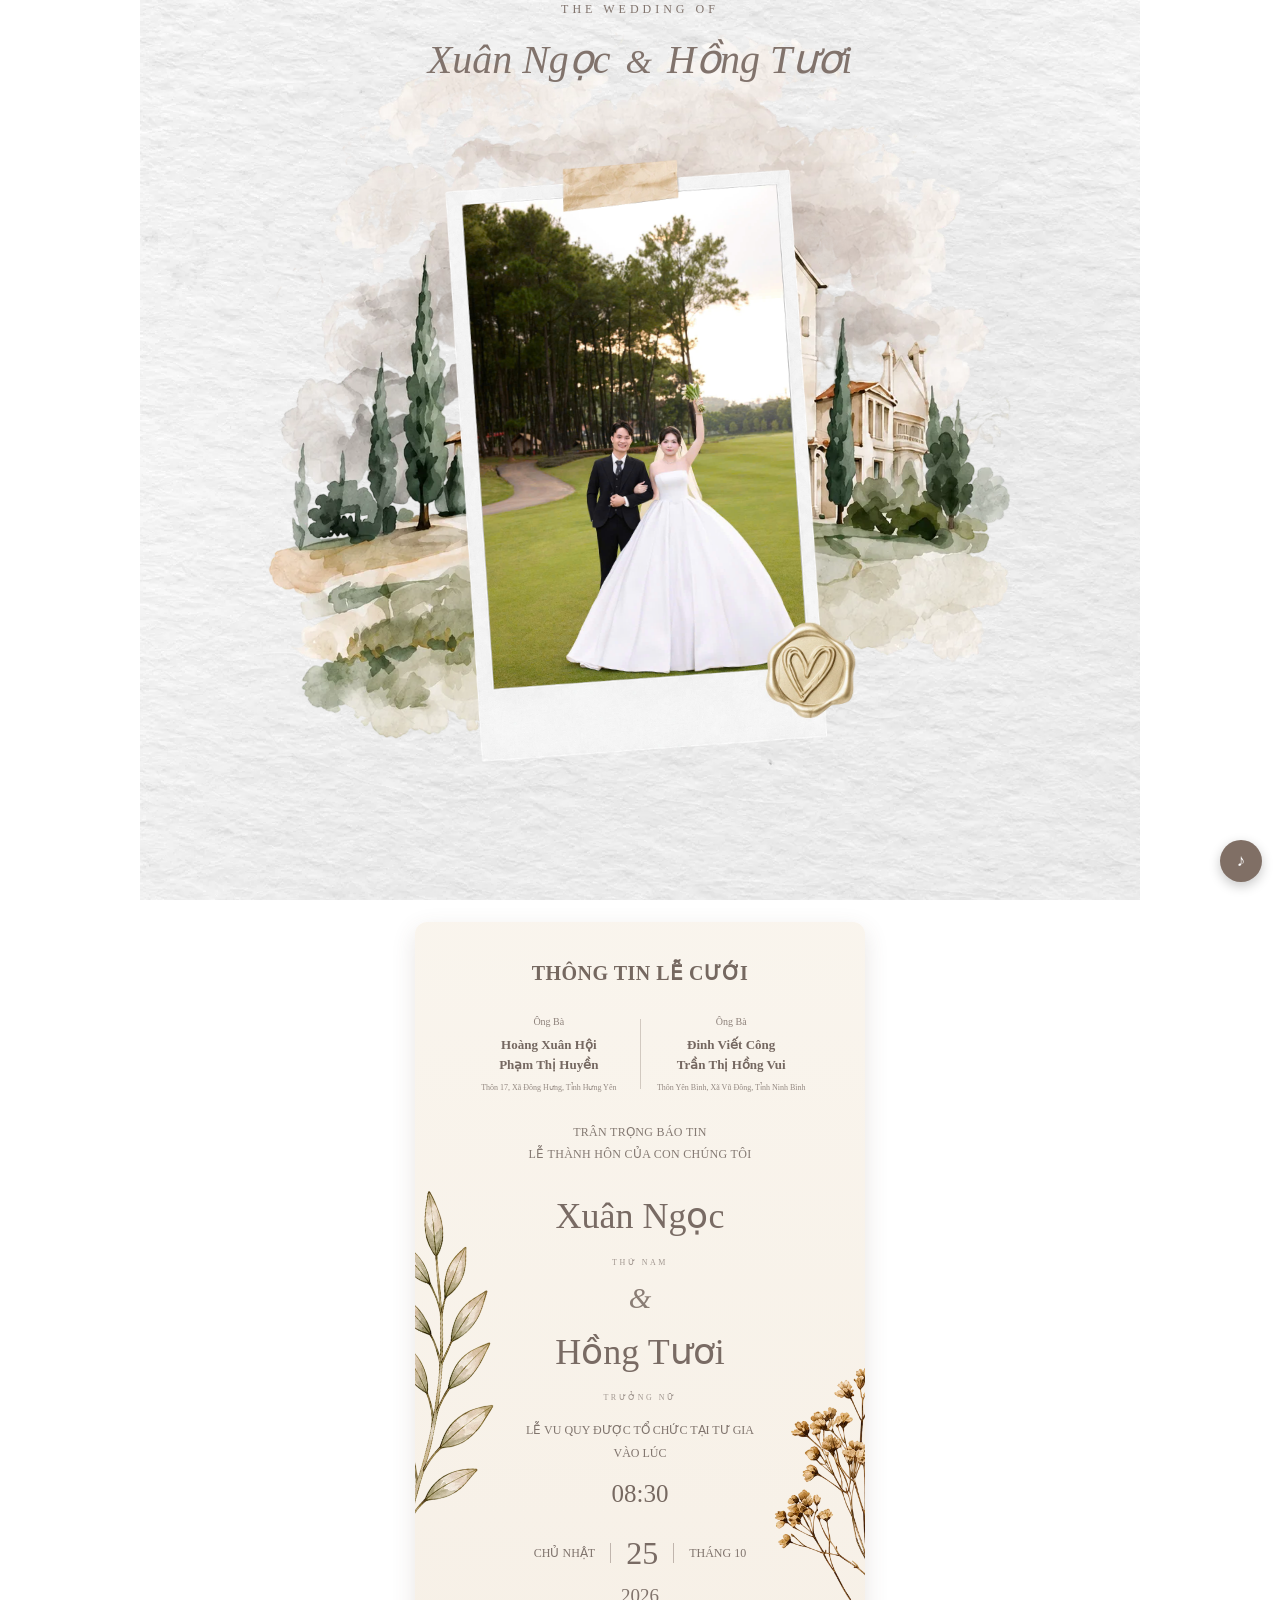
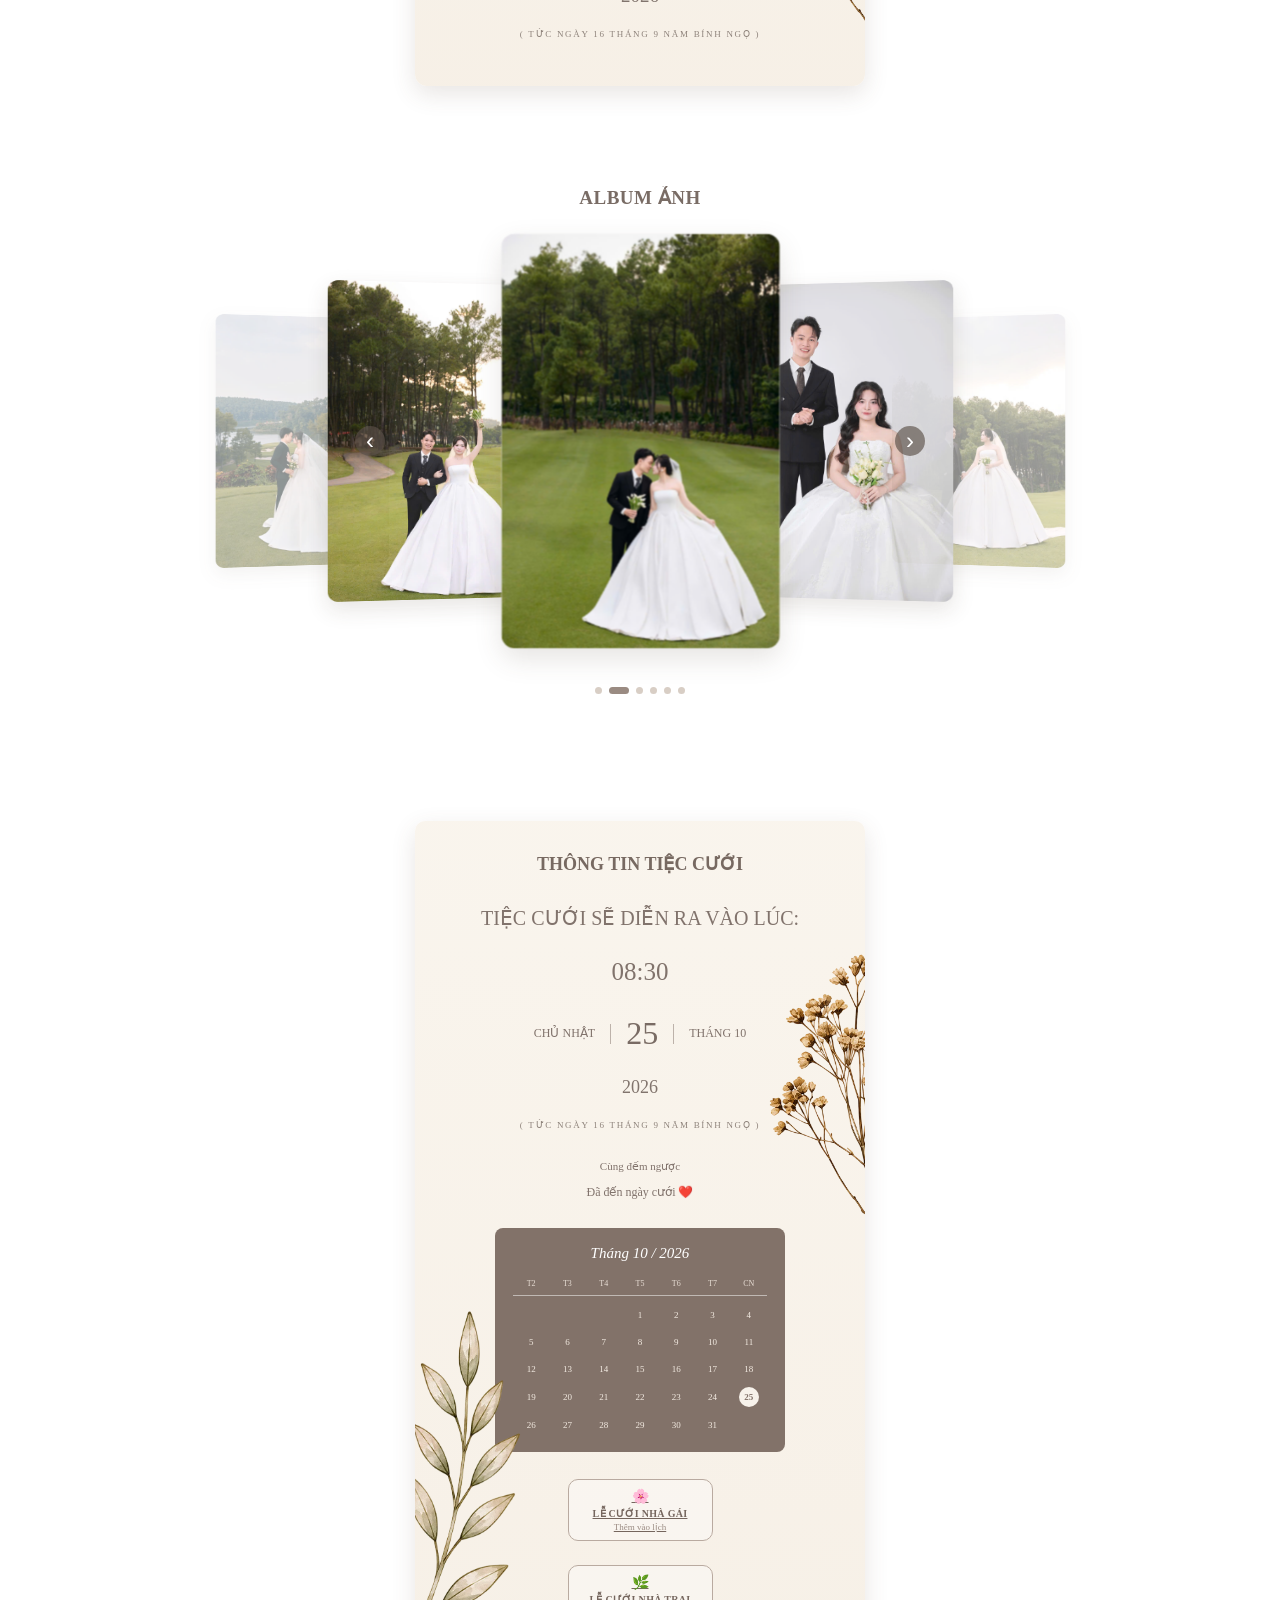
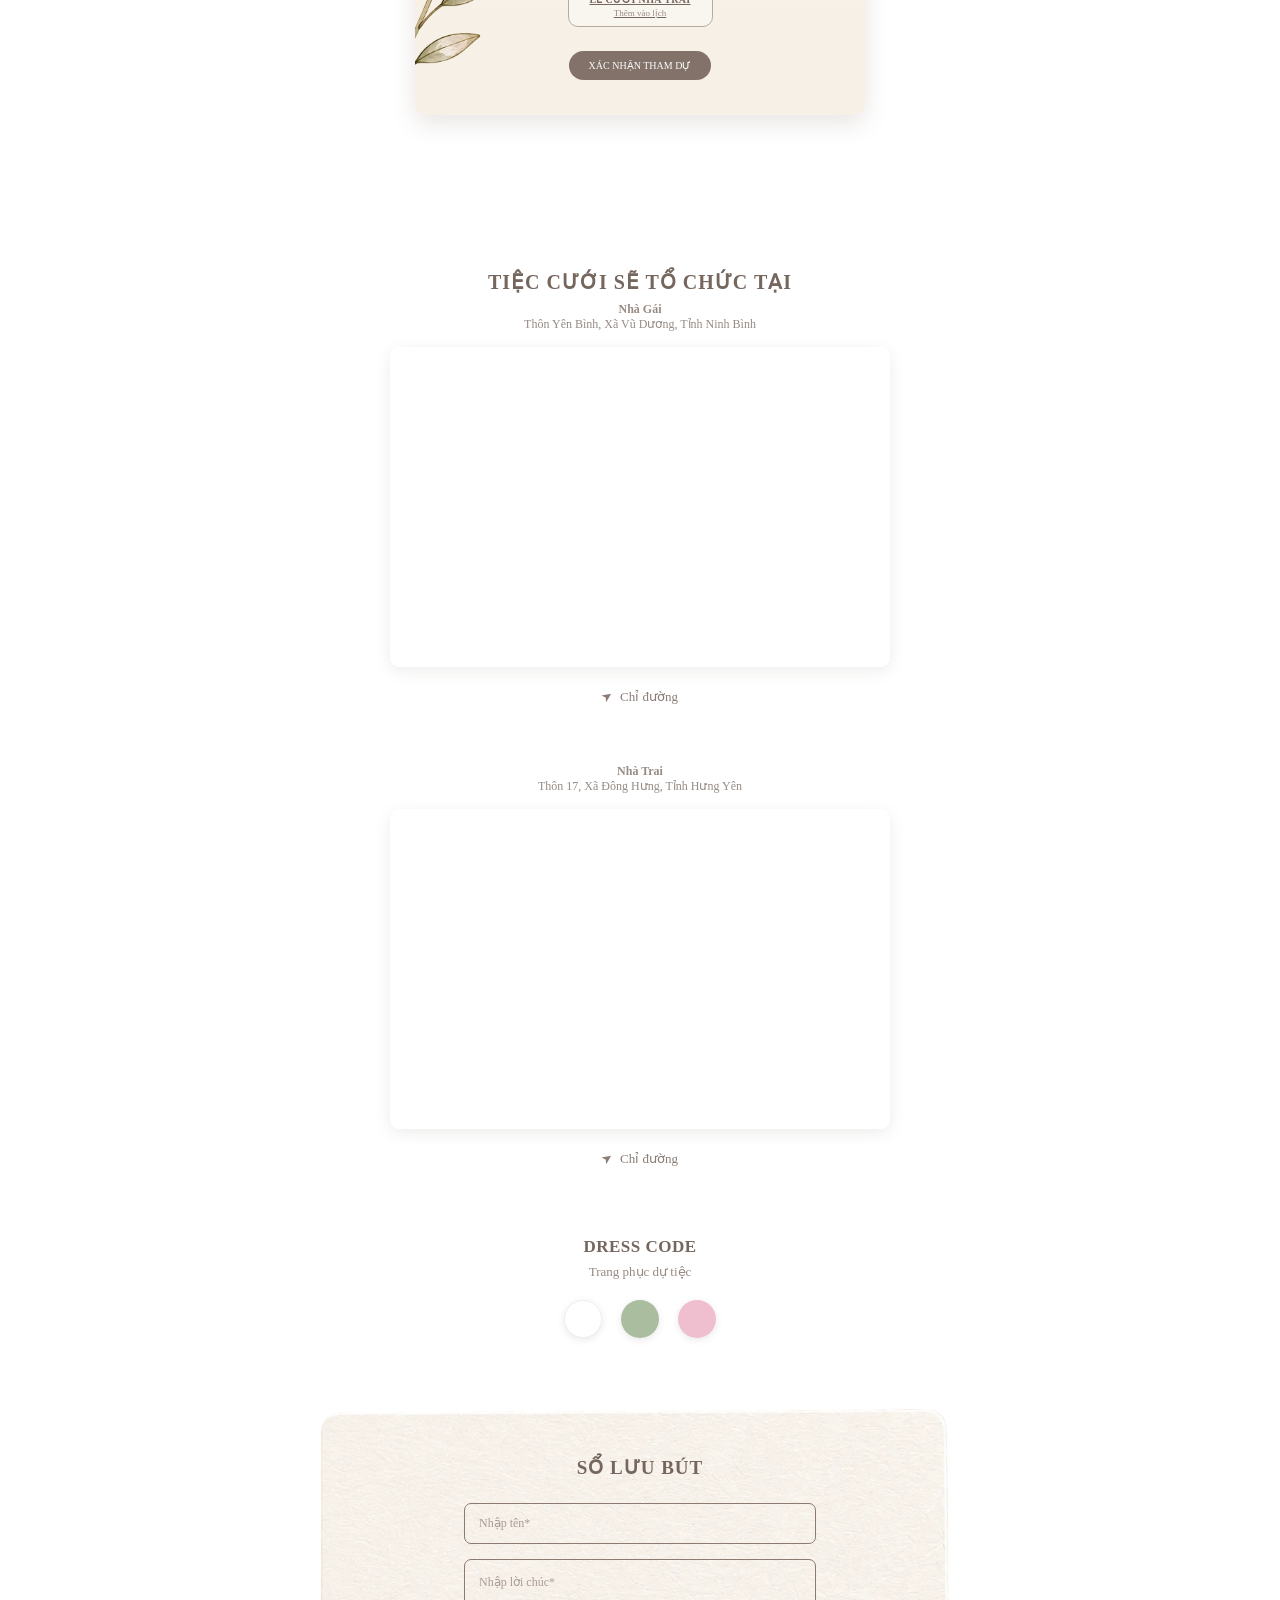
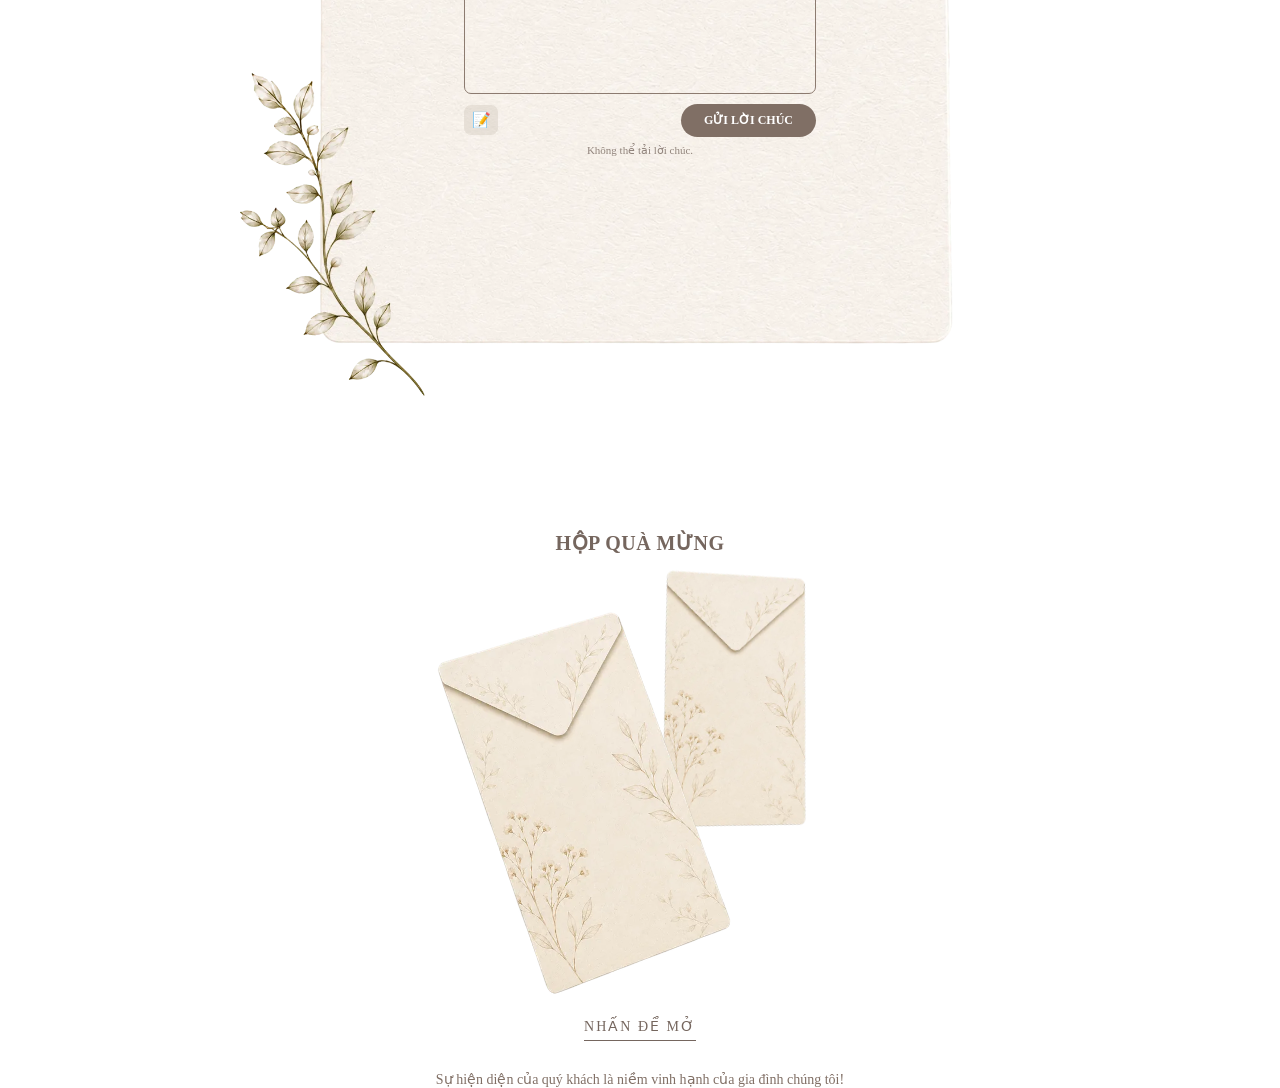
==== commit f02e56d7: "Cap nhat code" ====
--- a/index.html
+++ b/index.html
@@ -858,33 +858,6 @@
             Thôn 17, Xã Đông Hưng, Tỉnh Hưng Yên
         </p>
     </div>
-
-
-    ```html
-<!-- Bản đồ -->
-<div class="map-wrapper">
-    <iframe
-        src="https://maps.google.com/maps?q=Th%C3%B4n%2017%2C%20x%C3%A3%20%C4%90%C3%B4ng%20H%C6%B0ng%2C%20t%E1%BB%89nh%20H%C6%B0ng%20Y%C3%AAn%2C%20Vi%E1%BB%87t%20Nam&z=16&output=embed"
-        width="100%"
-        height="350"
-        style="border:0;"
-        loading="lazy"
-        allowfullscreen
-        referrerpolicy="no-referrer-when-downgrade"
-        title="Địa điểm tổ chức tiệc cưới">
-    </iframe>
-</div>
-
-<!-- Chỉ đường -->
-<a
-    class="direction"
-    href="https://www.google.com/maps/dir/?api=1&destination=Th%C3%B4n%2017%2C%20x%C3%A3%20%C4%90%C3%B4ng%20H%C6%B0ng%2C%20t%E1%BB%89nh%20H%C6%B0ng%20Y%C3%AAn%2C%20Vi%E1%BB%87t%20Nam"
-    target="_blank"
-    rel="noopener noreferrer">
-
-    <span class="direction-icon">➤</span>
-    <span>Chỉ đường</span>
-</a>
 
 <!-- Bản đồ -->
 <div class="map-wrapper">
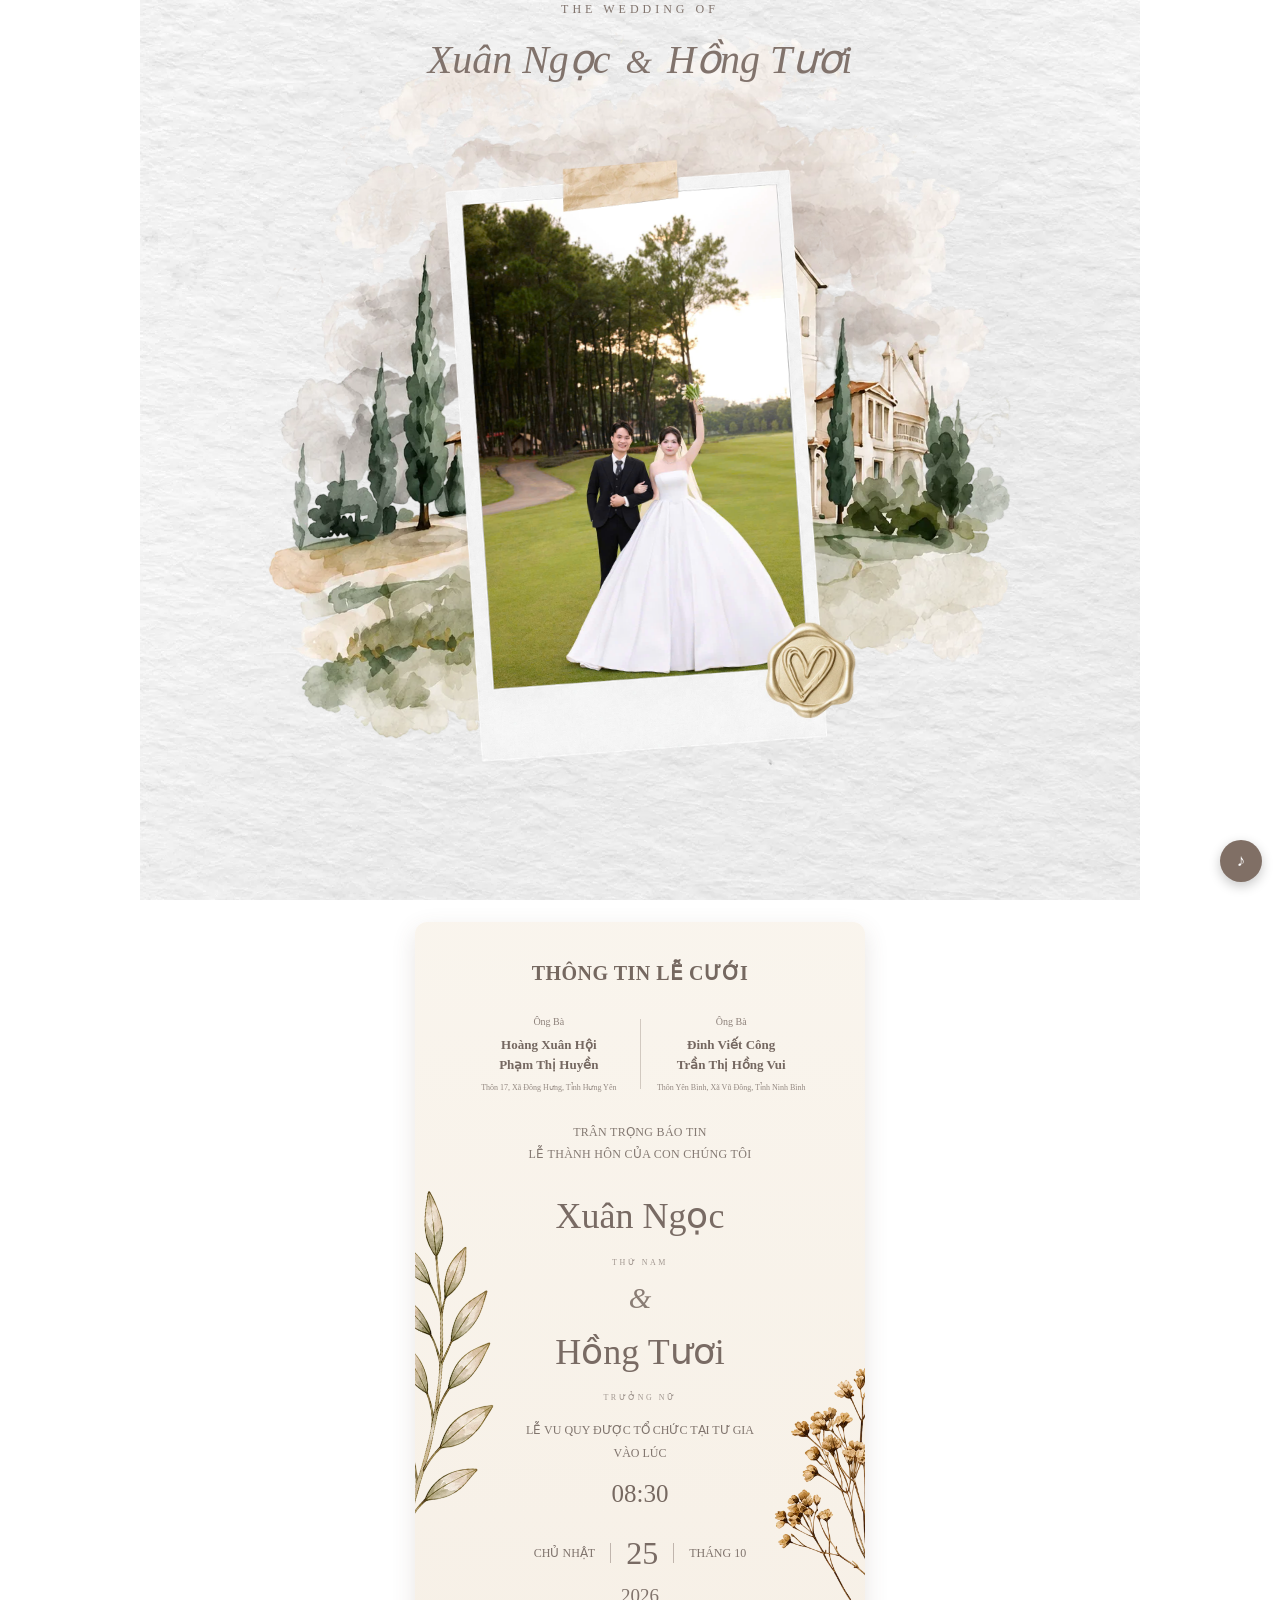
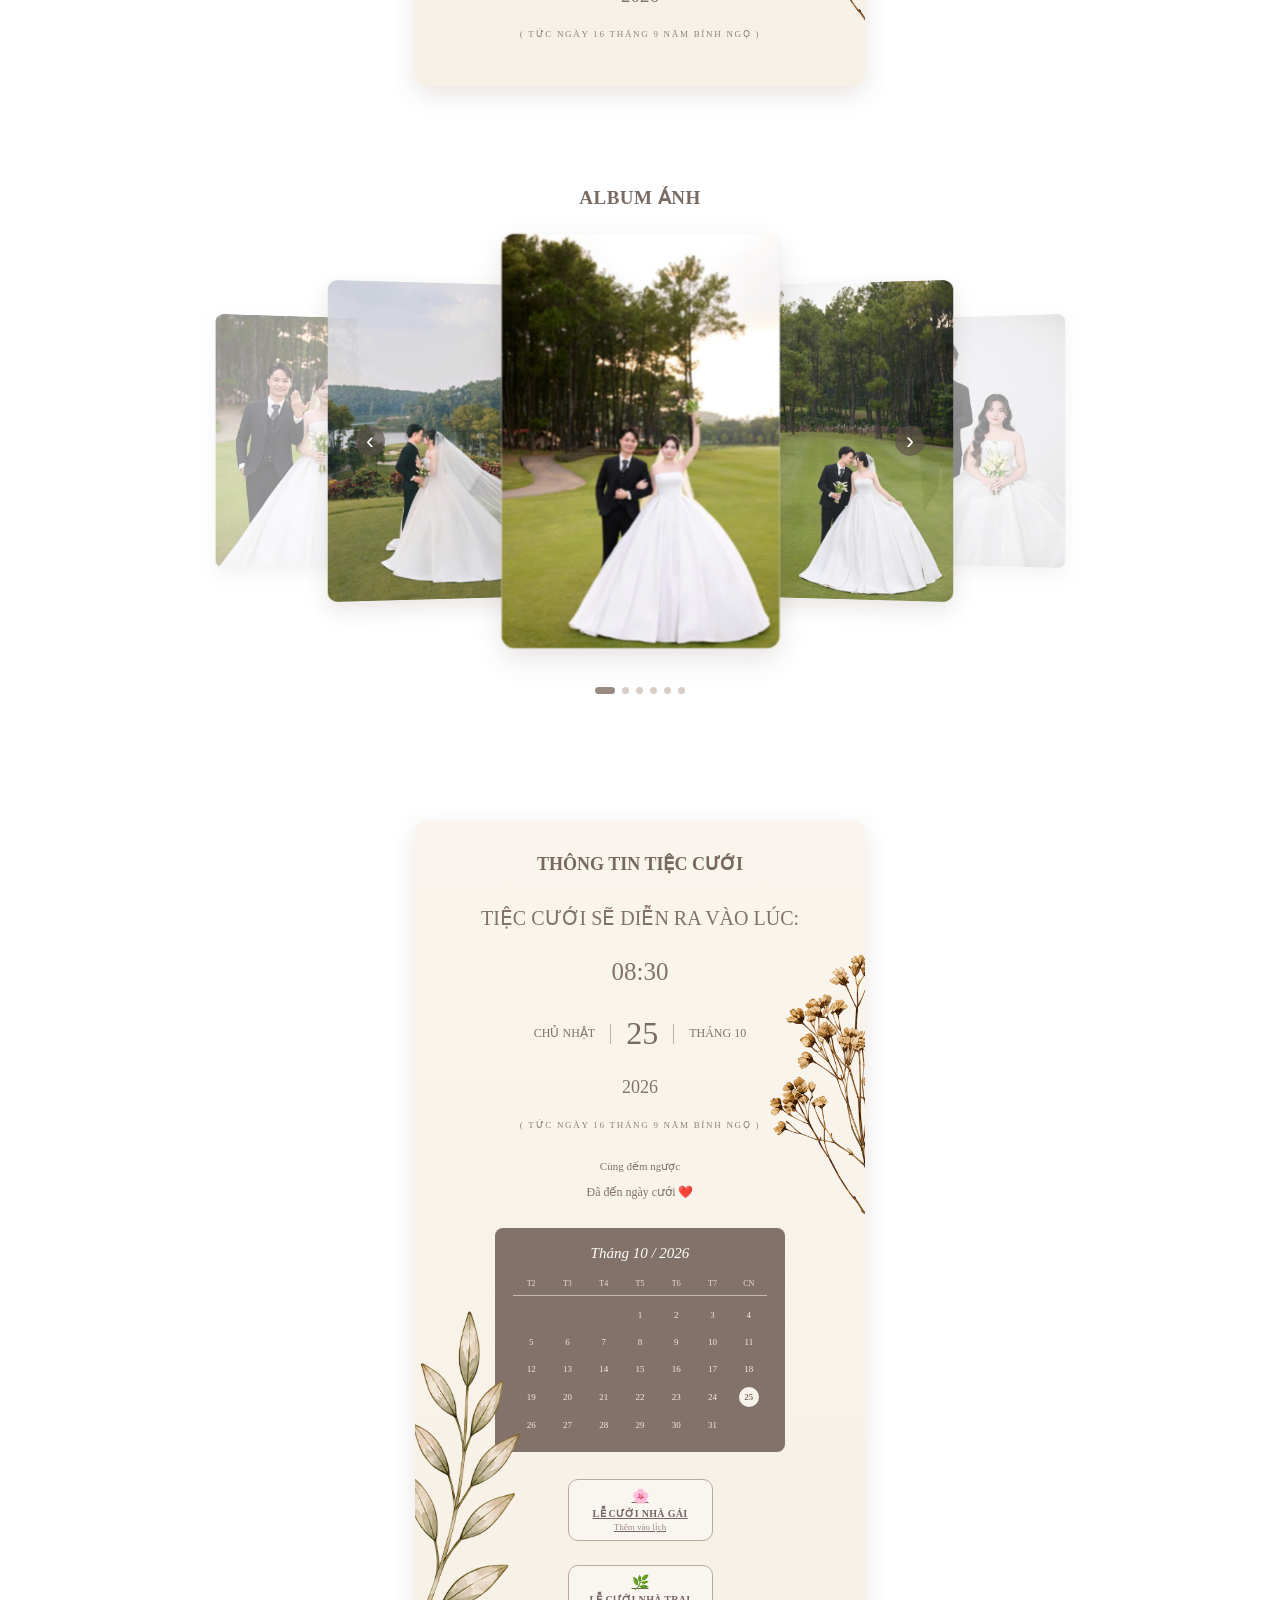
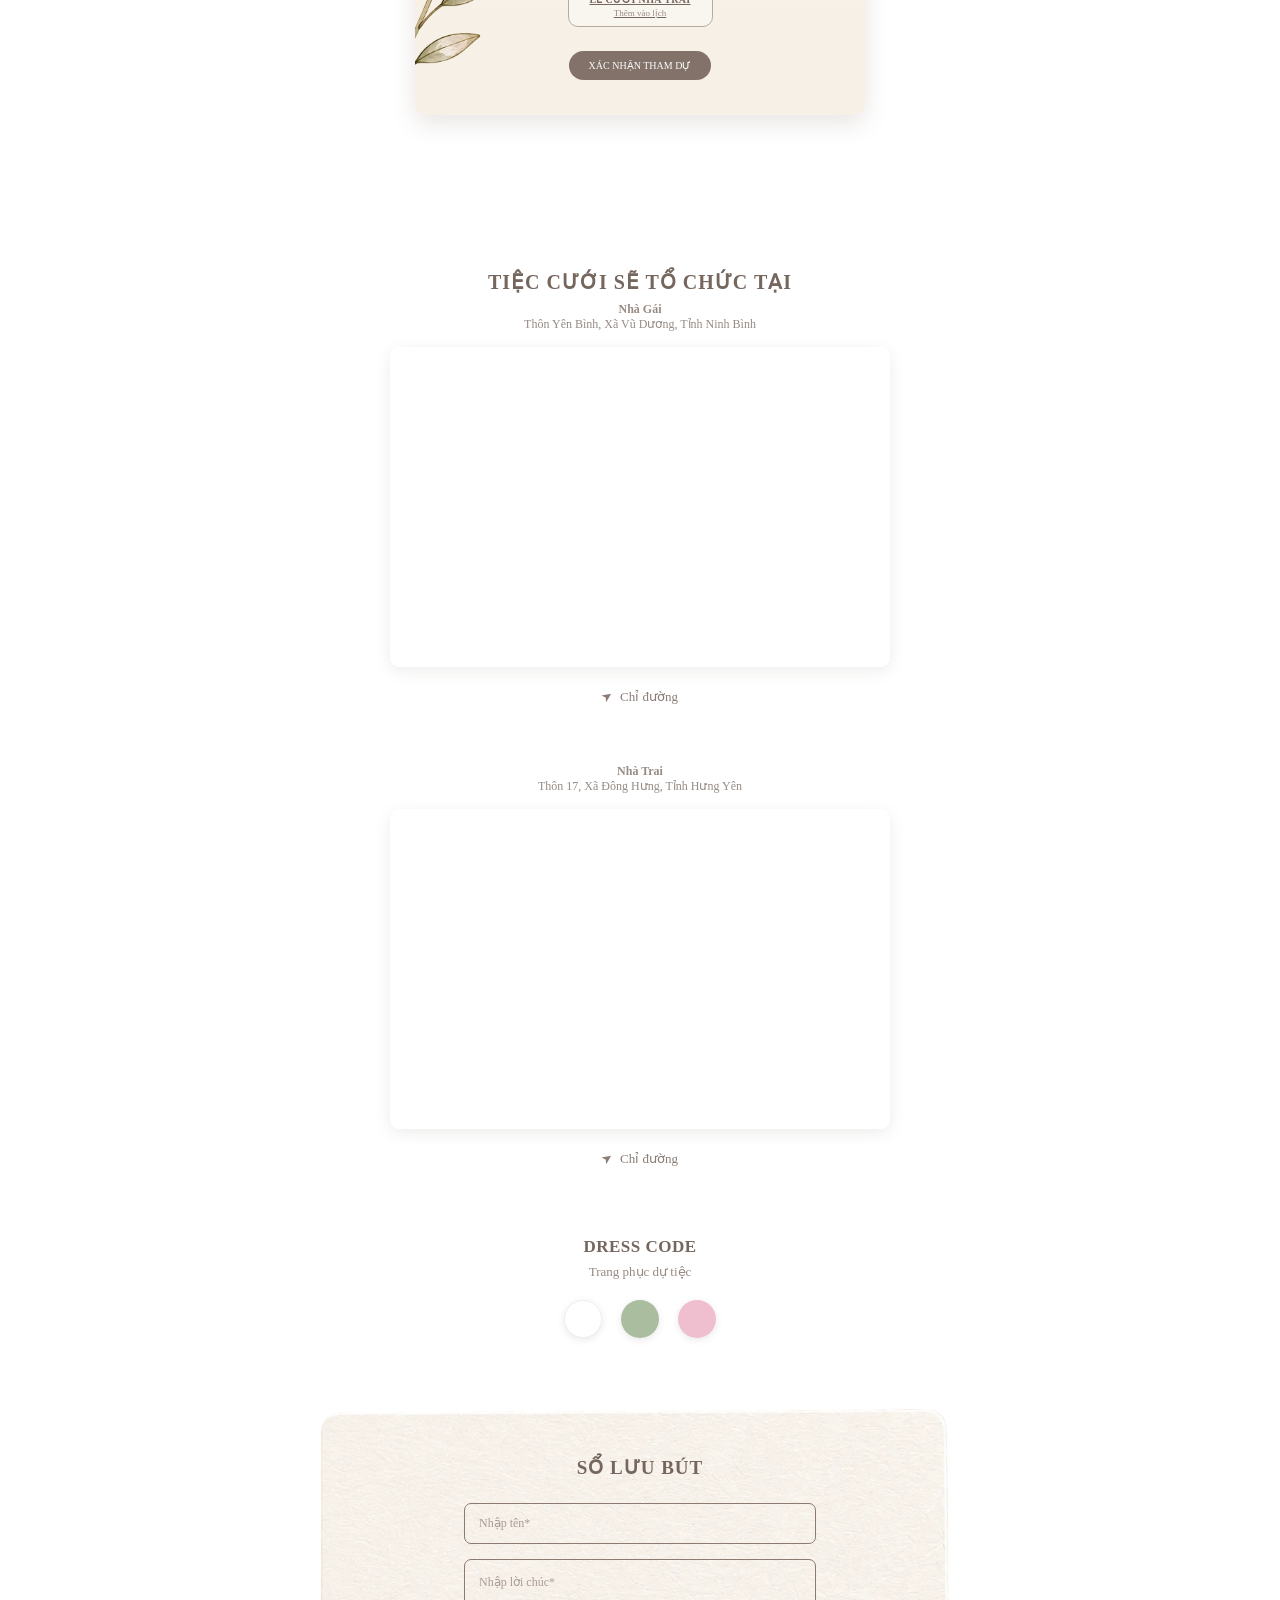
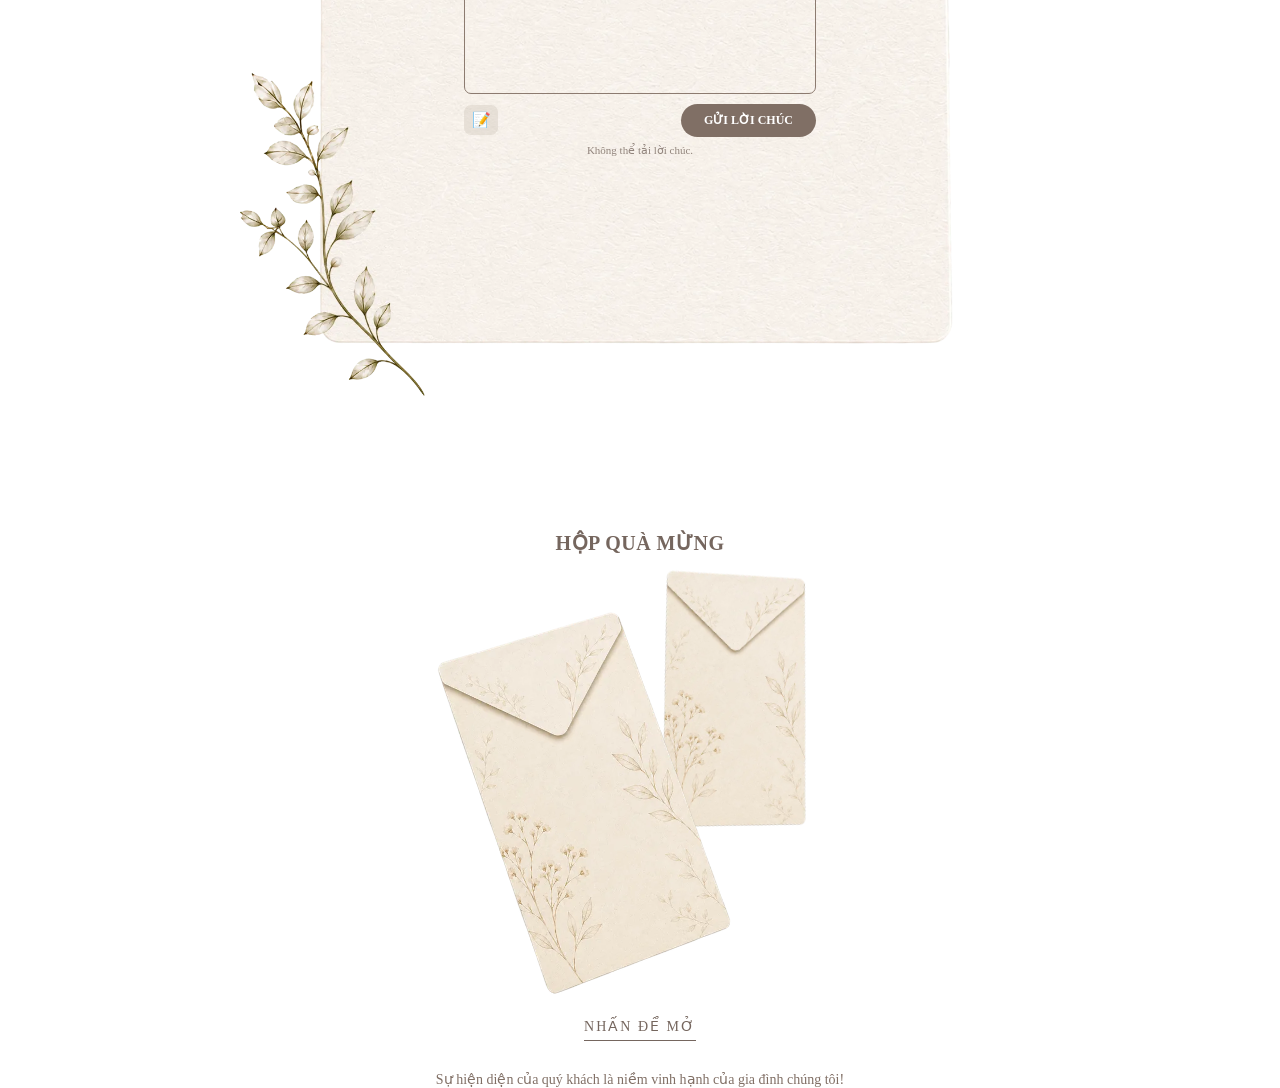
==== commit 903e2deb: "Cap nhat code" ====
--- a/index.html
+++ b/index.html
@@ -863,7 +863,7 @@
 <div class="map-wrapper">
 
     <iframe
-        src="https://maps.google.com/maps?q=Th%C3%B4n%2017%2C%20x%C3%A3%20%C4%90%C3%B4ng%20H%C6%B0ng%2C%20t%E1%BB%89nh%20H%C6%B0ng%20Y%C3%AAn%2C%20Vi%E1%BB%87t%20Nam&z=16&output=embed"
+        src="https://www.google.com/maps/place/NVH+TH%C3%94N+17/@20.574137,106.3535792,17z/data=!3m1!4b1!4m6!3m5!1s0x3135f1e460fbf00f:0x6999bef6249f38b0!8m2!3d20.574137!4d106.3535792!16s%2Fg%2F11b7gp29wh!18m1!1e1?entry=ttu&g_ep=EgoyMDI2MTAwNy4wIKXMDSoASAFQAw%3D%3D"
         loading="lazy"
         allowfullscreen
         referrerpolicy="no-referrer-when-downgrade"
@@ -876,7 +876,7 @@
 <!-- Chỉ đường -->
 <a
     class="direction"
-    href="https://www.google.com/maps/dir/?api=1&destination=Th%C3%B4n%2017%2C%20x%C3%A3%20%C4%90%C3%B4ng%20H%C6%B0ng%2C%20t%E1%BB%89nh%20H%C6%B0ng%20Y%C3%AAn%2C%20Vi%E1%BB%87t%20Nam"
+    href="https://www.google.com/maps/place/NVH+TH%C3%94N+17/@20.574137,106.3535792,17z/data=!3m1!4b1!4m6!3m5!1s0x3135f1e460fbf00f:0x6999bef6249f38b0!8m2!3d20.574137!4d106.3535792!16s%2Fg%2F11b7gp29wh!18m1!1e1?entry=ttu&g_ep=EgoyMDI2MTAwNy4wIKXMDSoASAFQAw%3D%3D"
     target="_blank"
     rel="noopener noreferrer"
 >
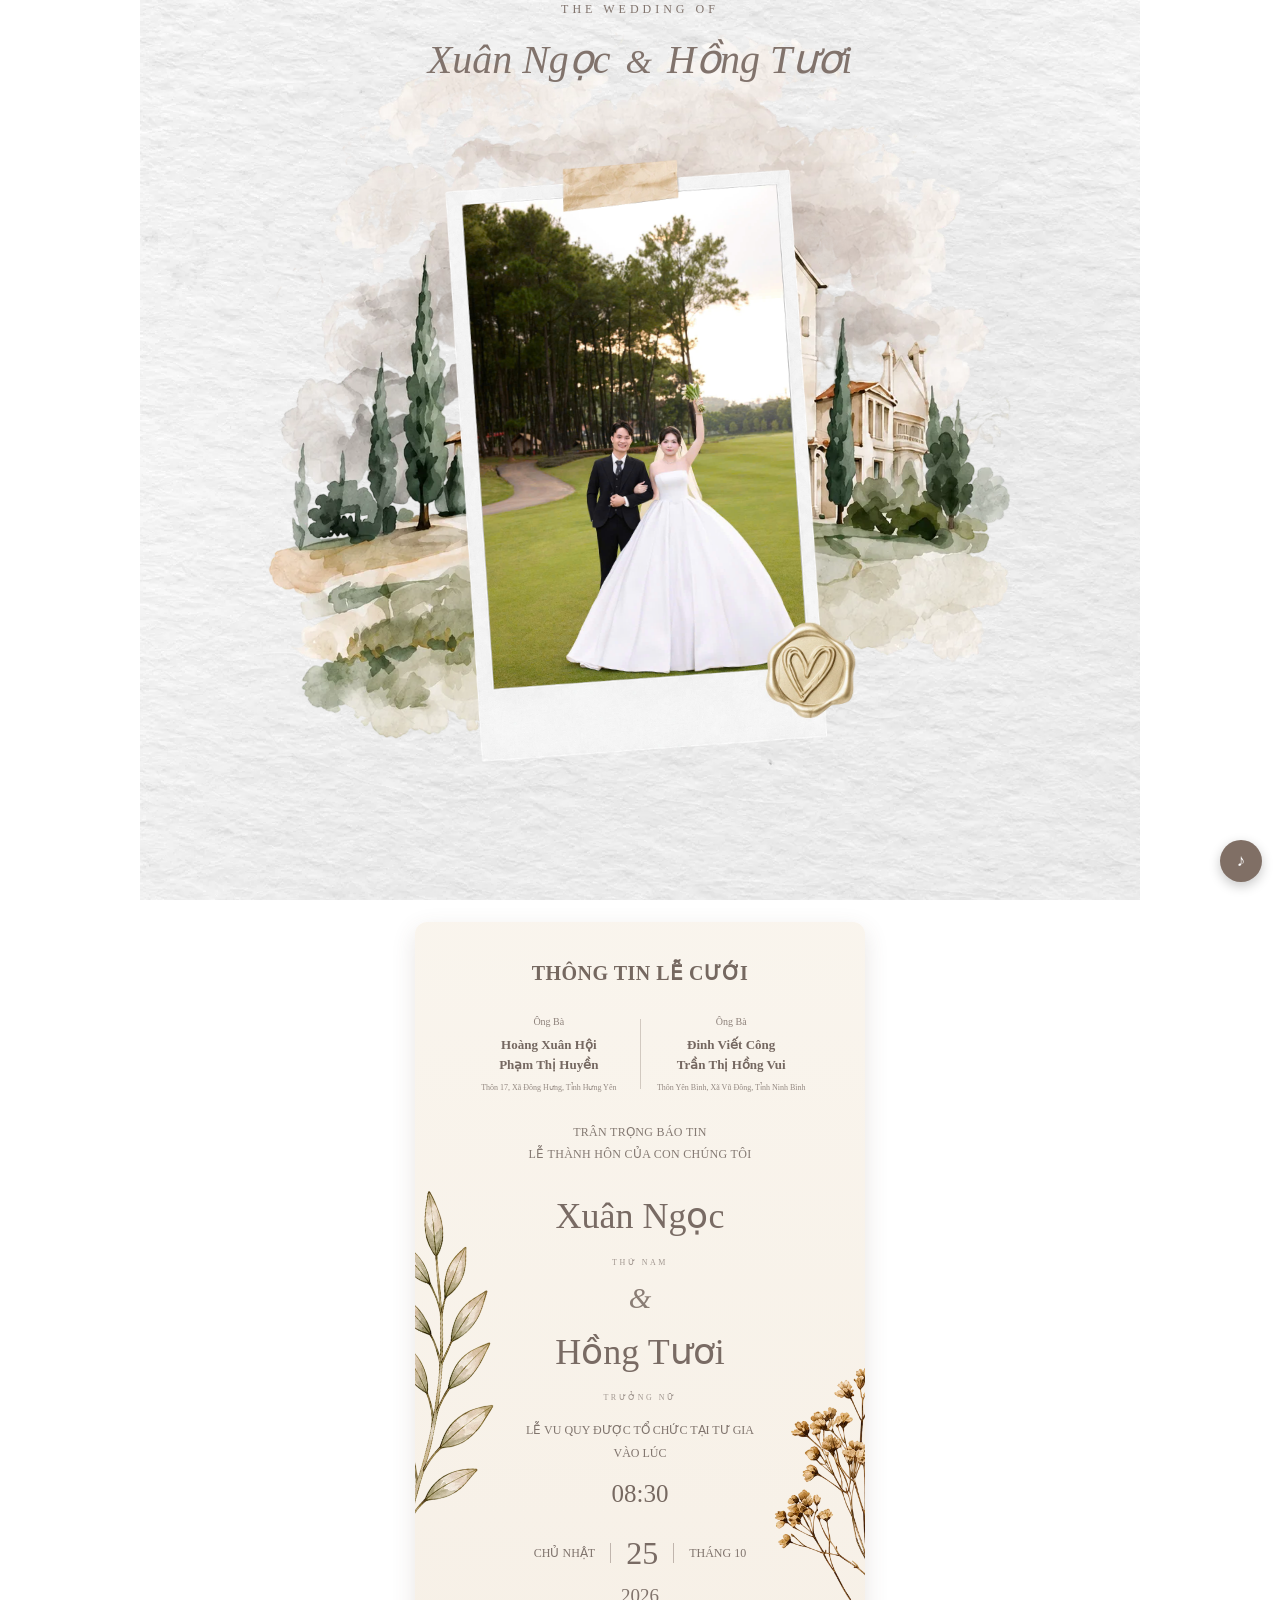
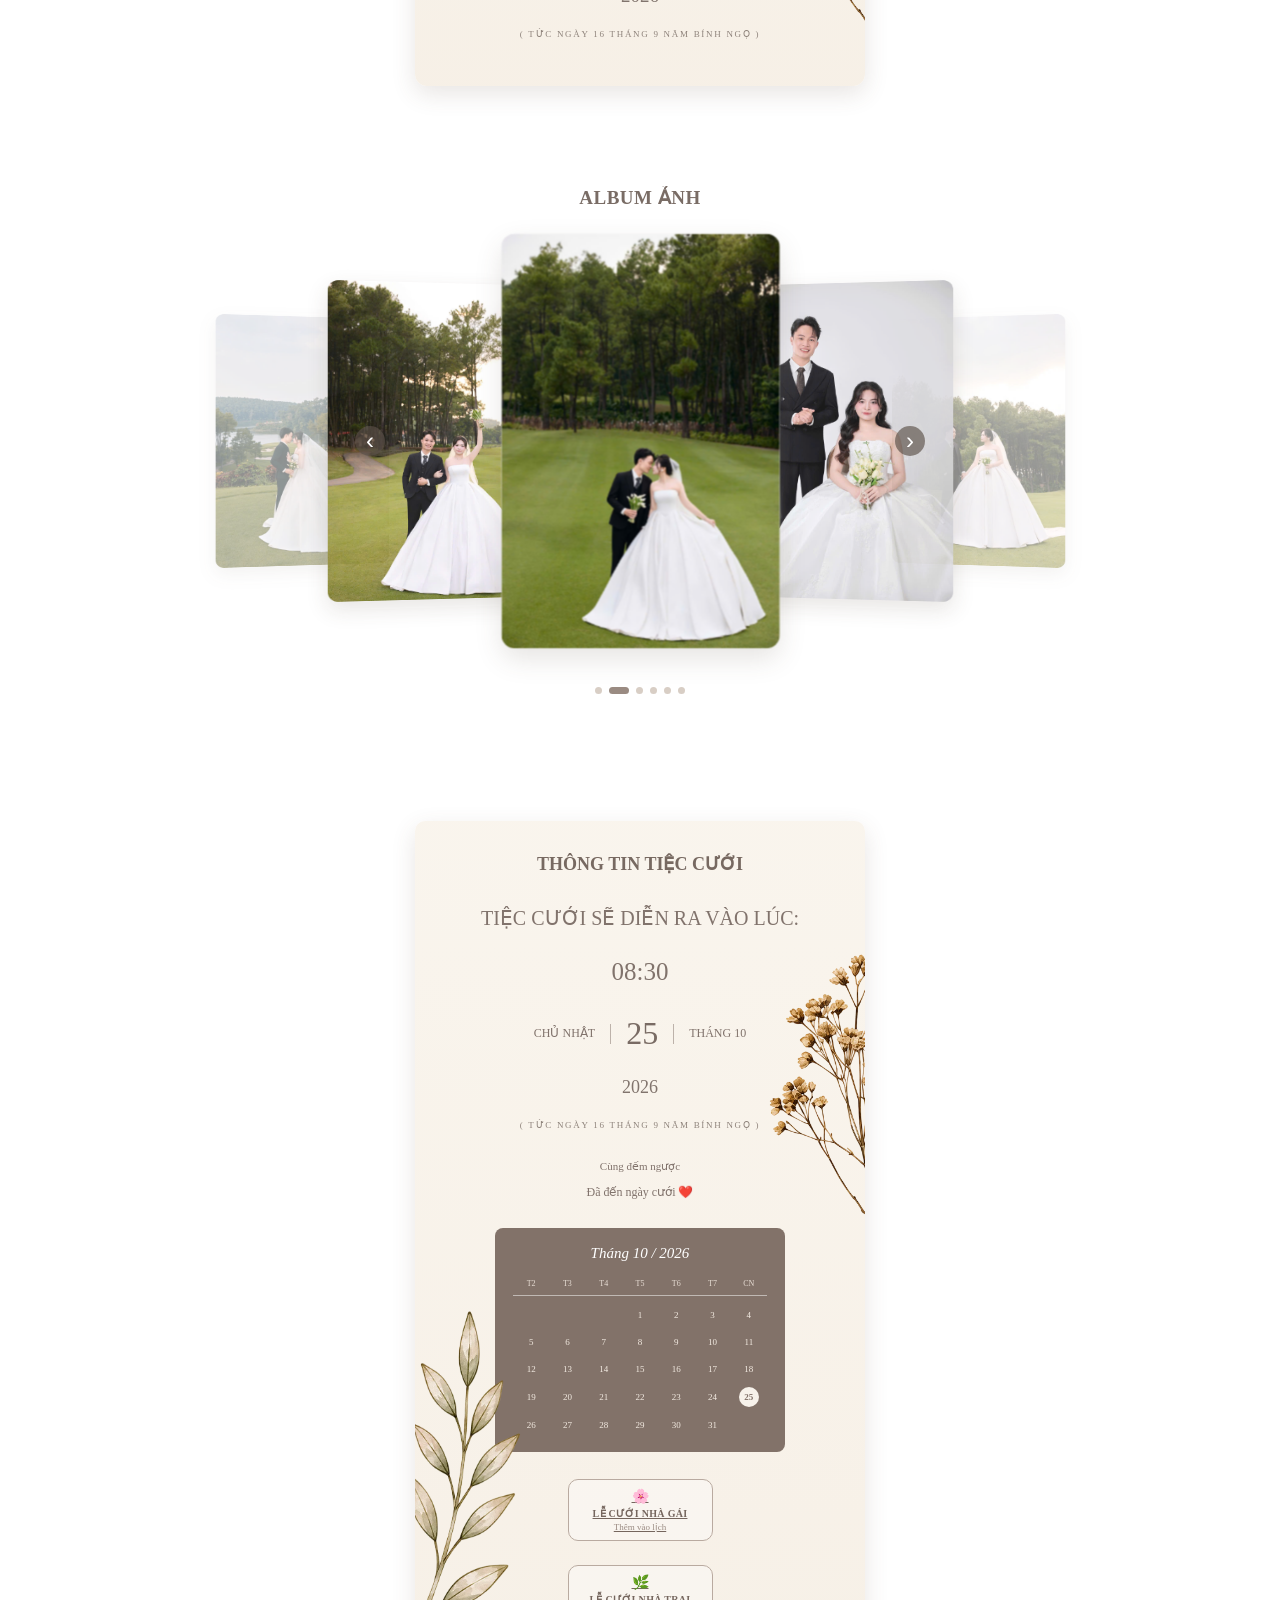
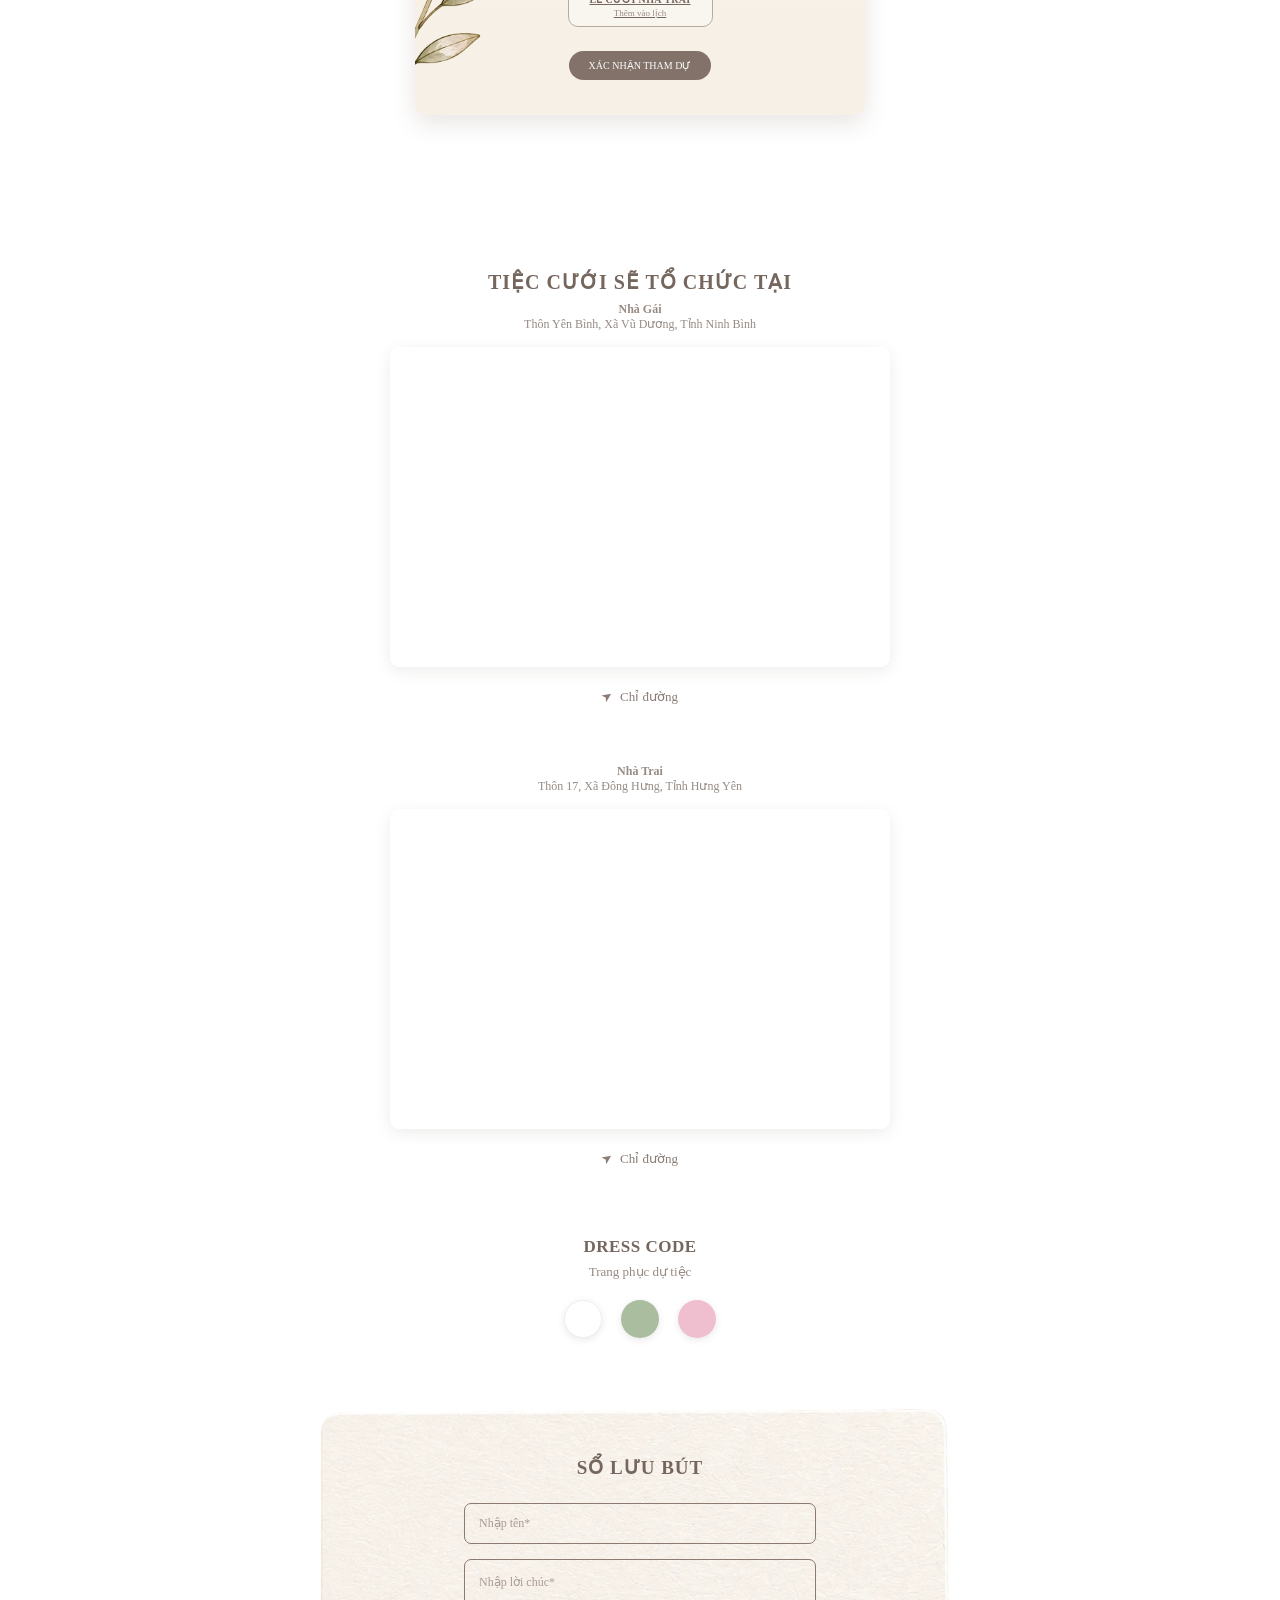
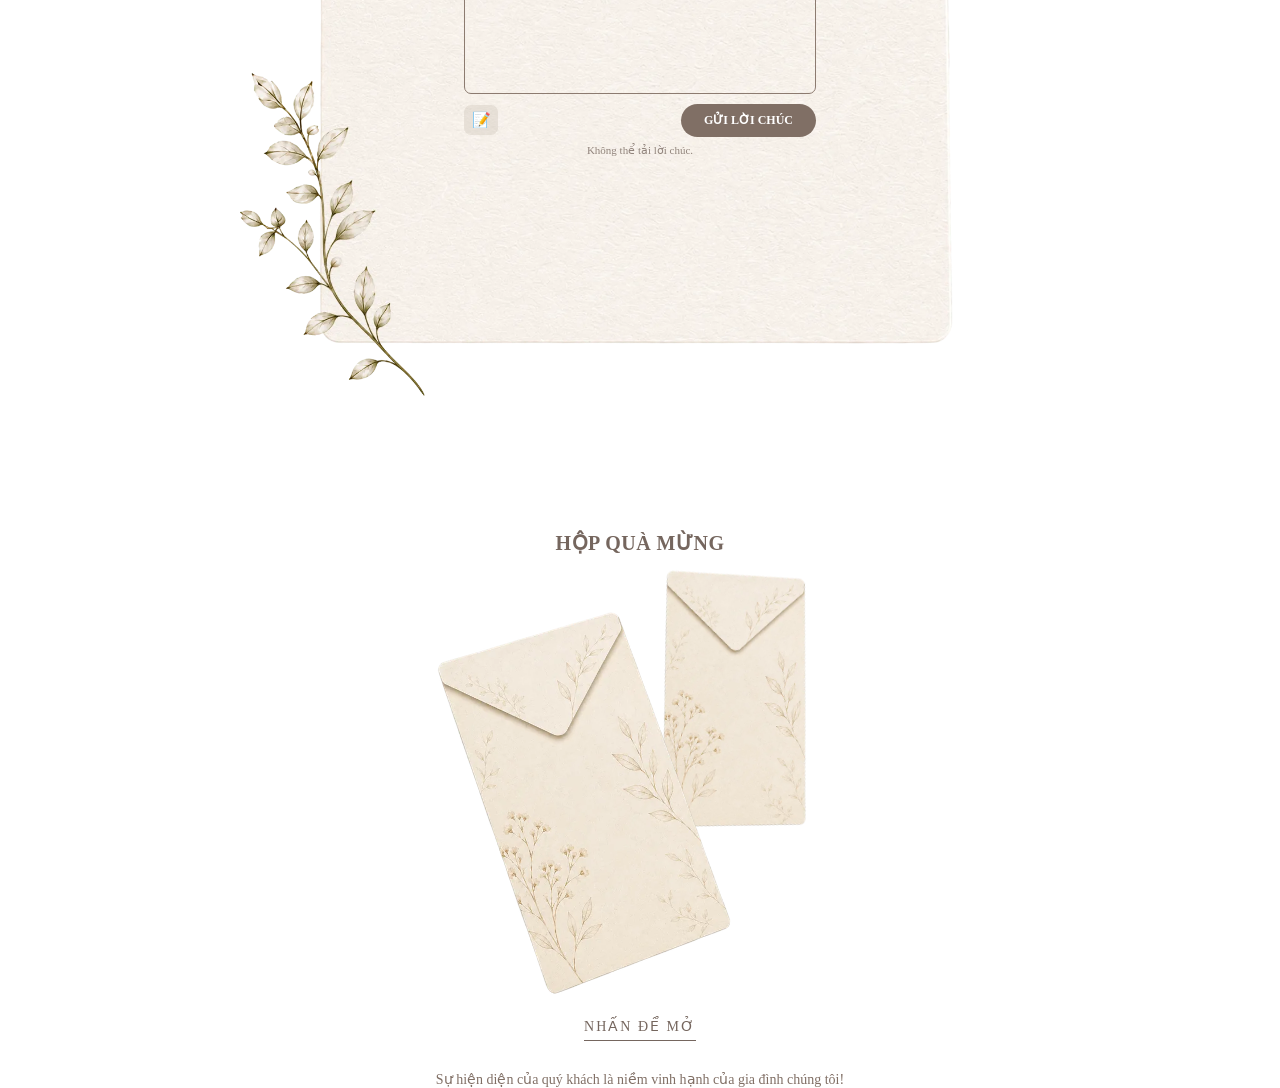
==== commit a1c5c281: "Cap nhat ban do Google Maps" ====
--- a/index.html
+++ b/index.html
@@ -863,7 +863,7 @@
 <div class="map-wrapper">
 
     <iframe
-        src="https://www.google.com/maps/place/NVH+TH%C3%94N+17/@20.574137,106.3535792,17z/data=!3m1!4b1!4m6!3m5!1s0x3135f1e460fbf00f:0x6999bef6249f38b0!8m2!3d20.574137!4d106.3535792!16s%2Fg%2F11b7gp29wh!18m1!1e1?entry=ttu&g_ep=EgoyMDI2MTAwNy4wIKXMDSoASAFQAw%3D%3D"
+        src="https://maps.google.com/maps?q=20.574137,106.3535792&z=17&output=embed"
         loading="lazy"
         allowfullscreen
         referrerpolicy="no-referrer-when-downgrade"
